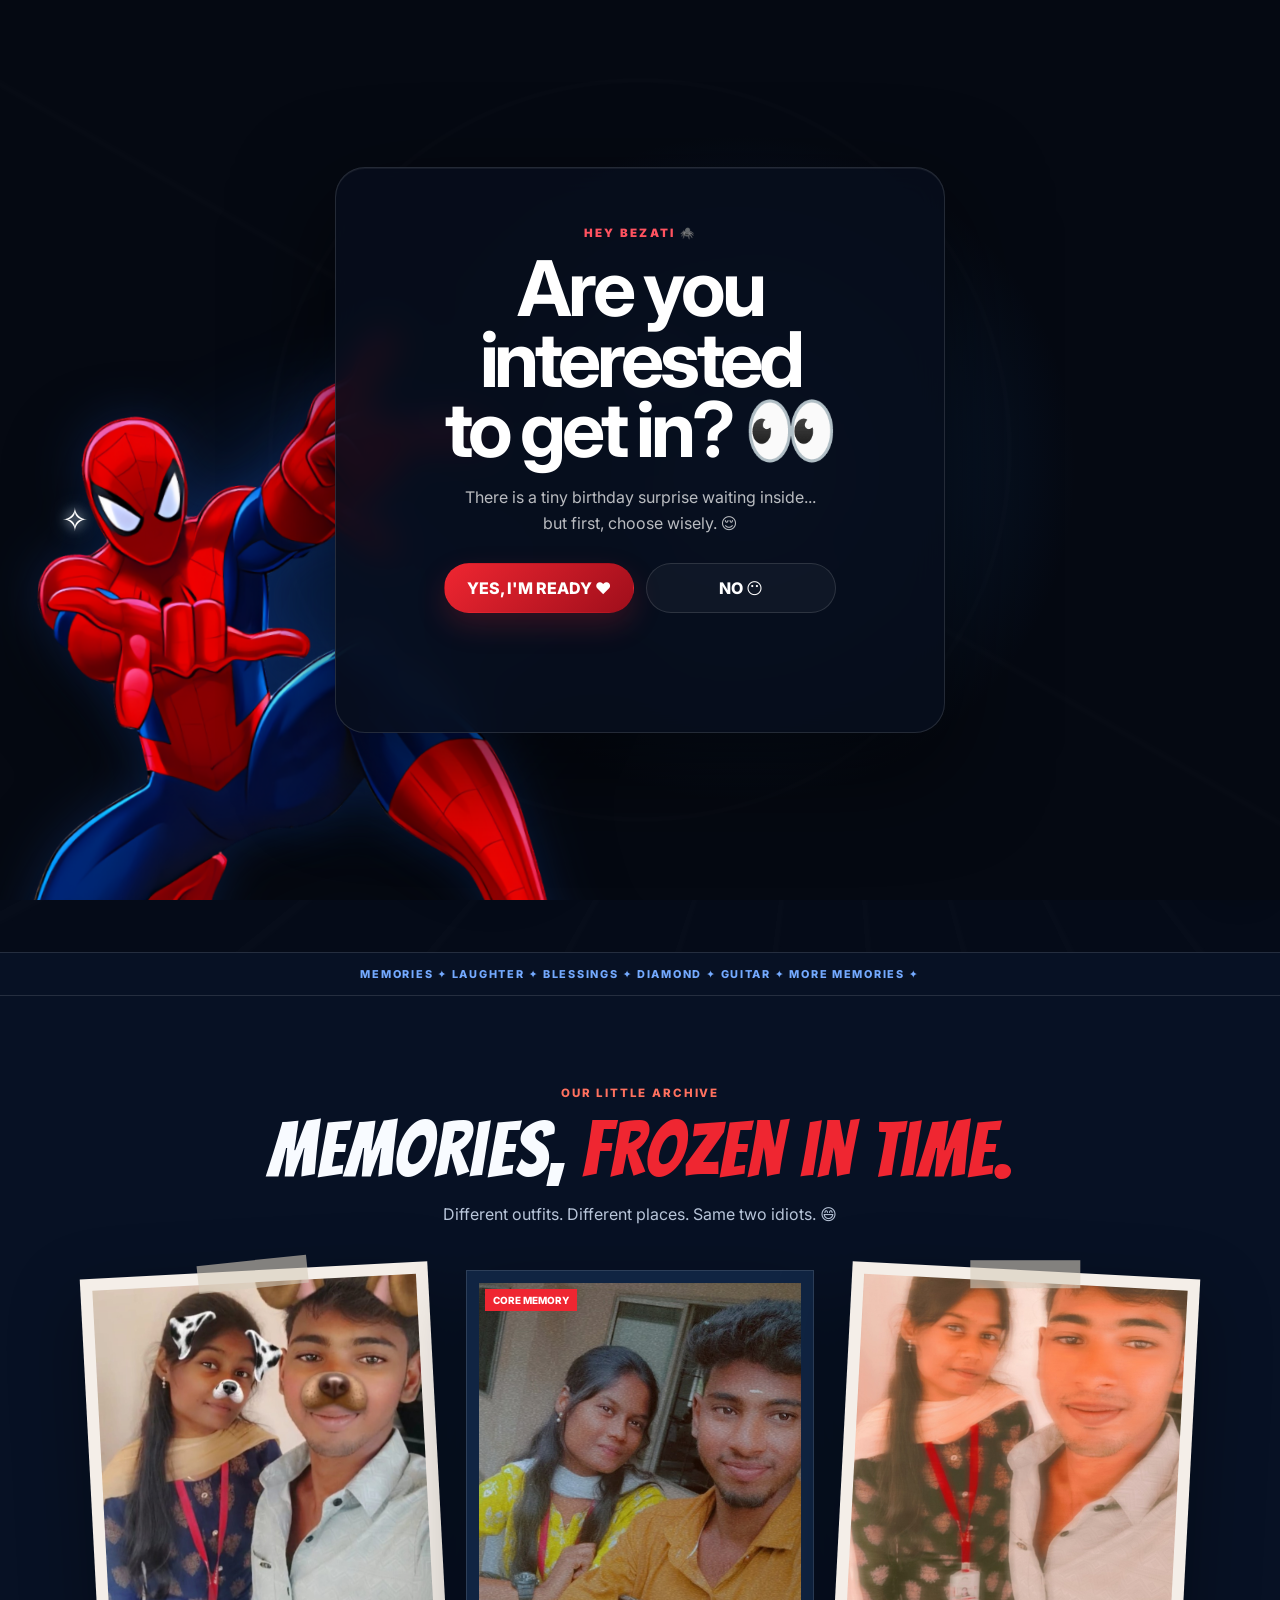
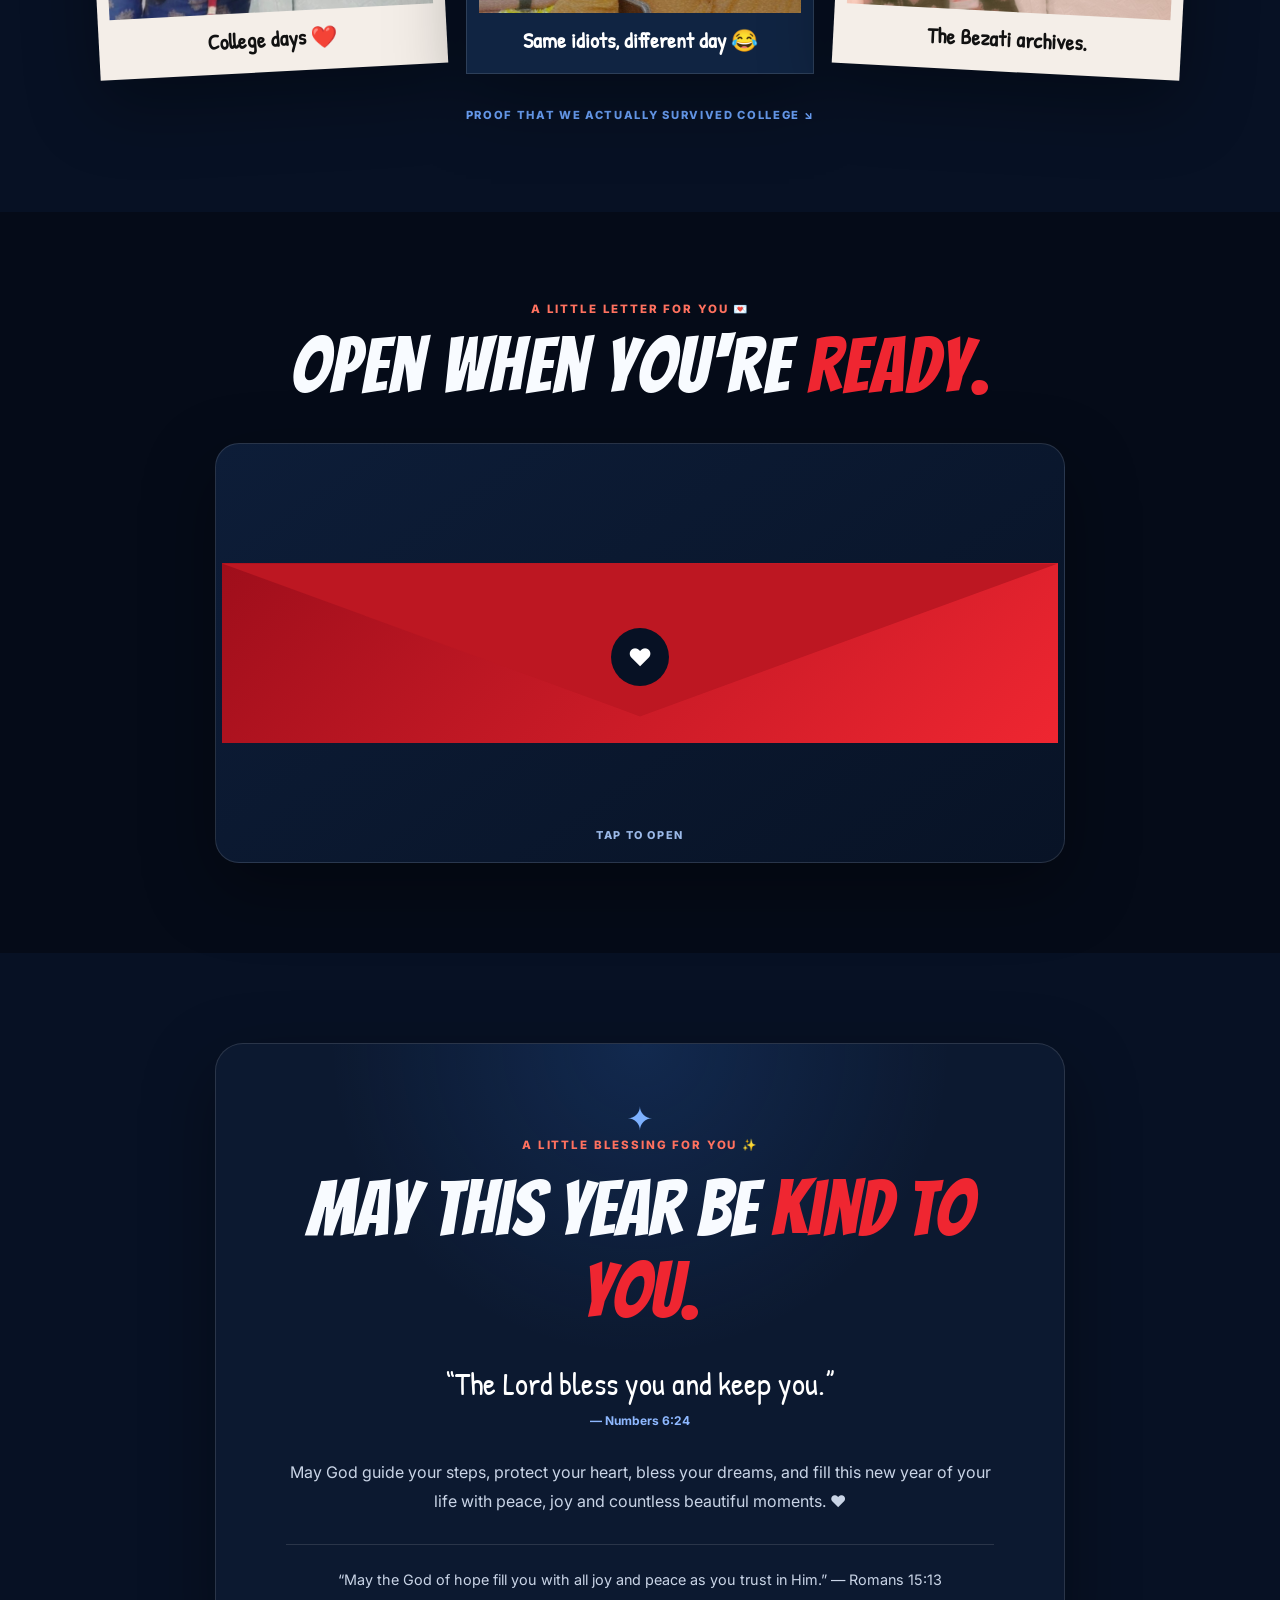
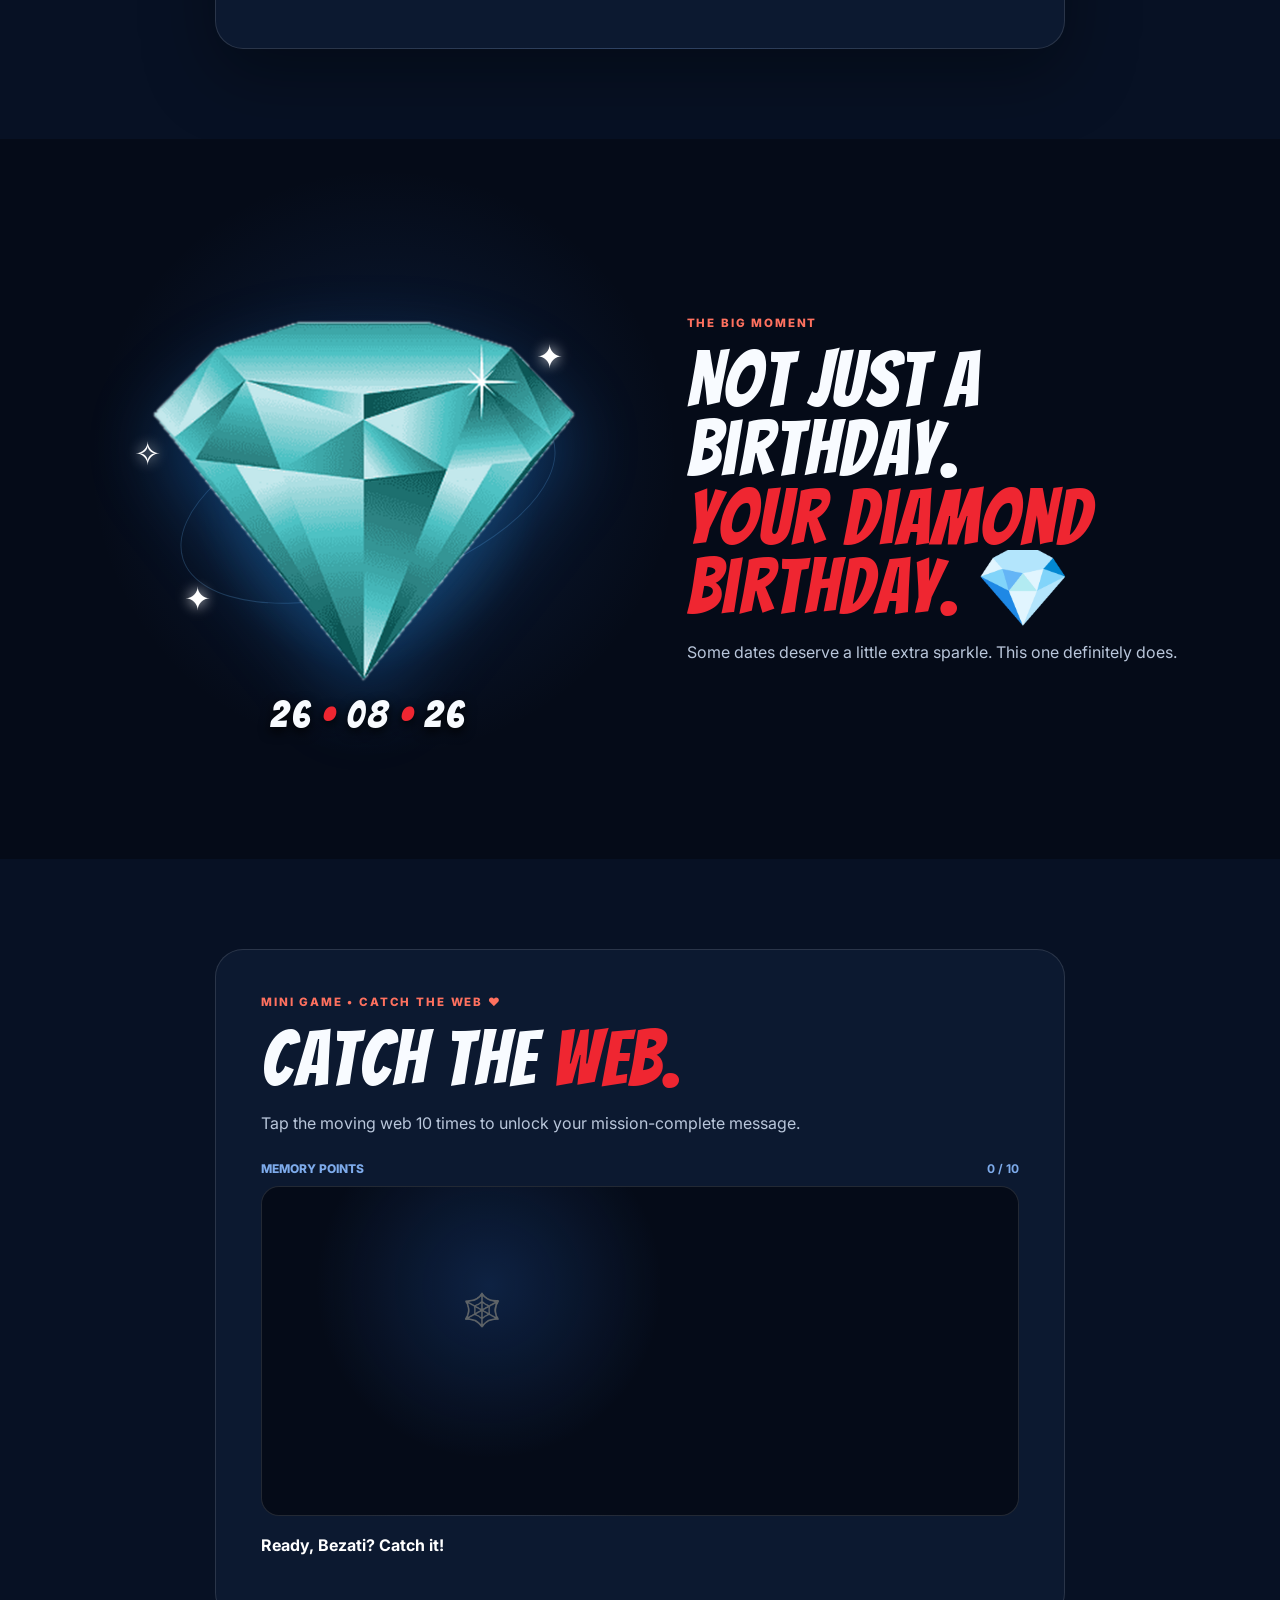
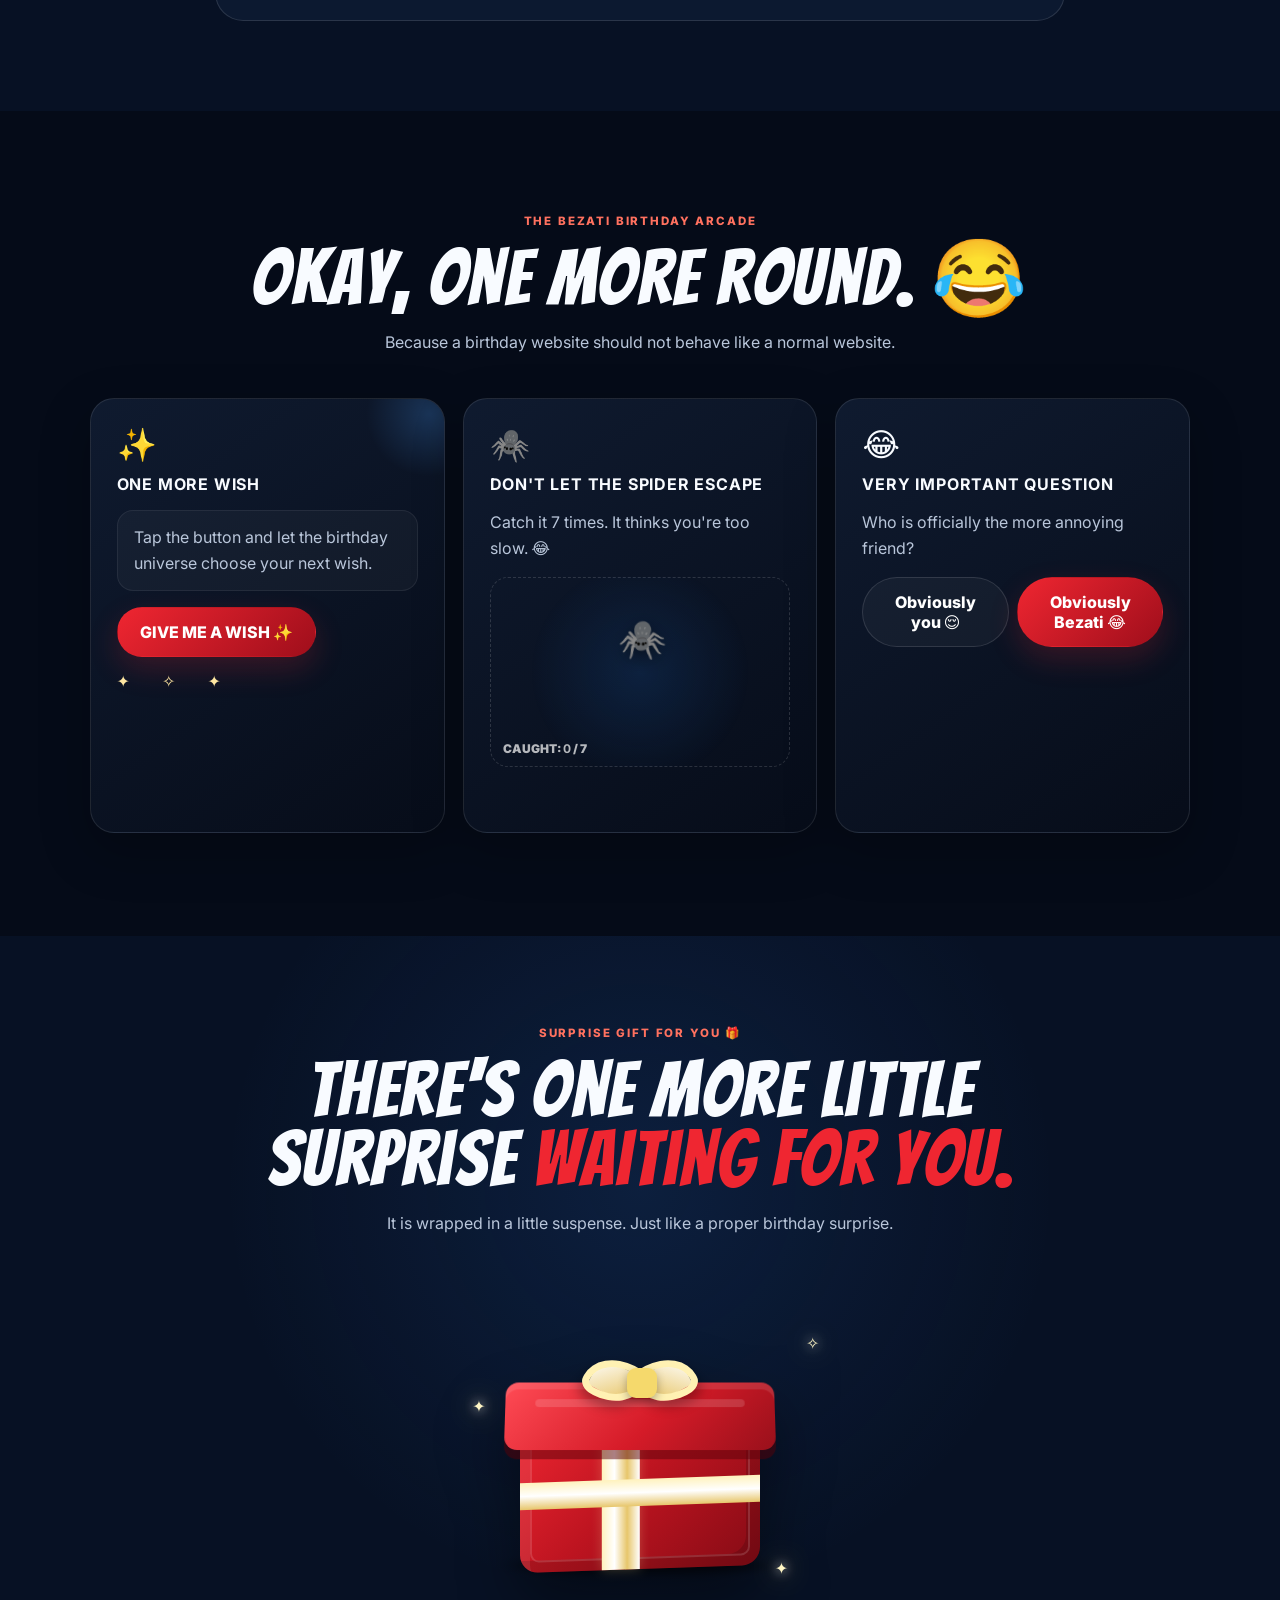
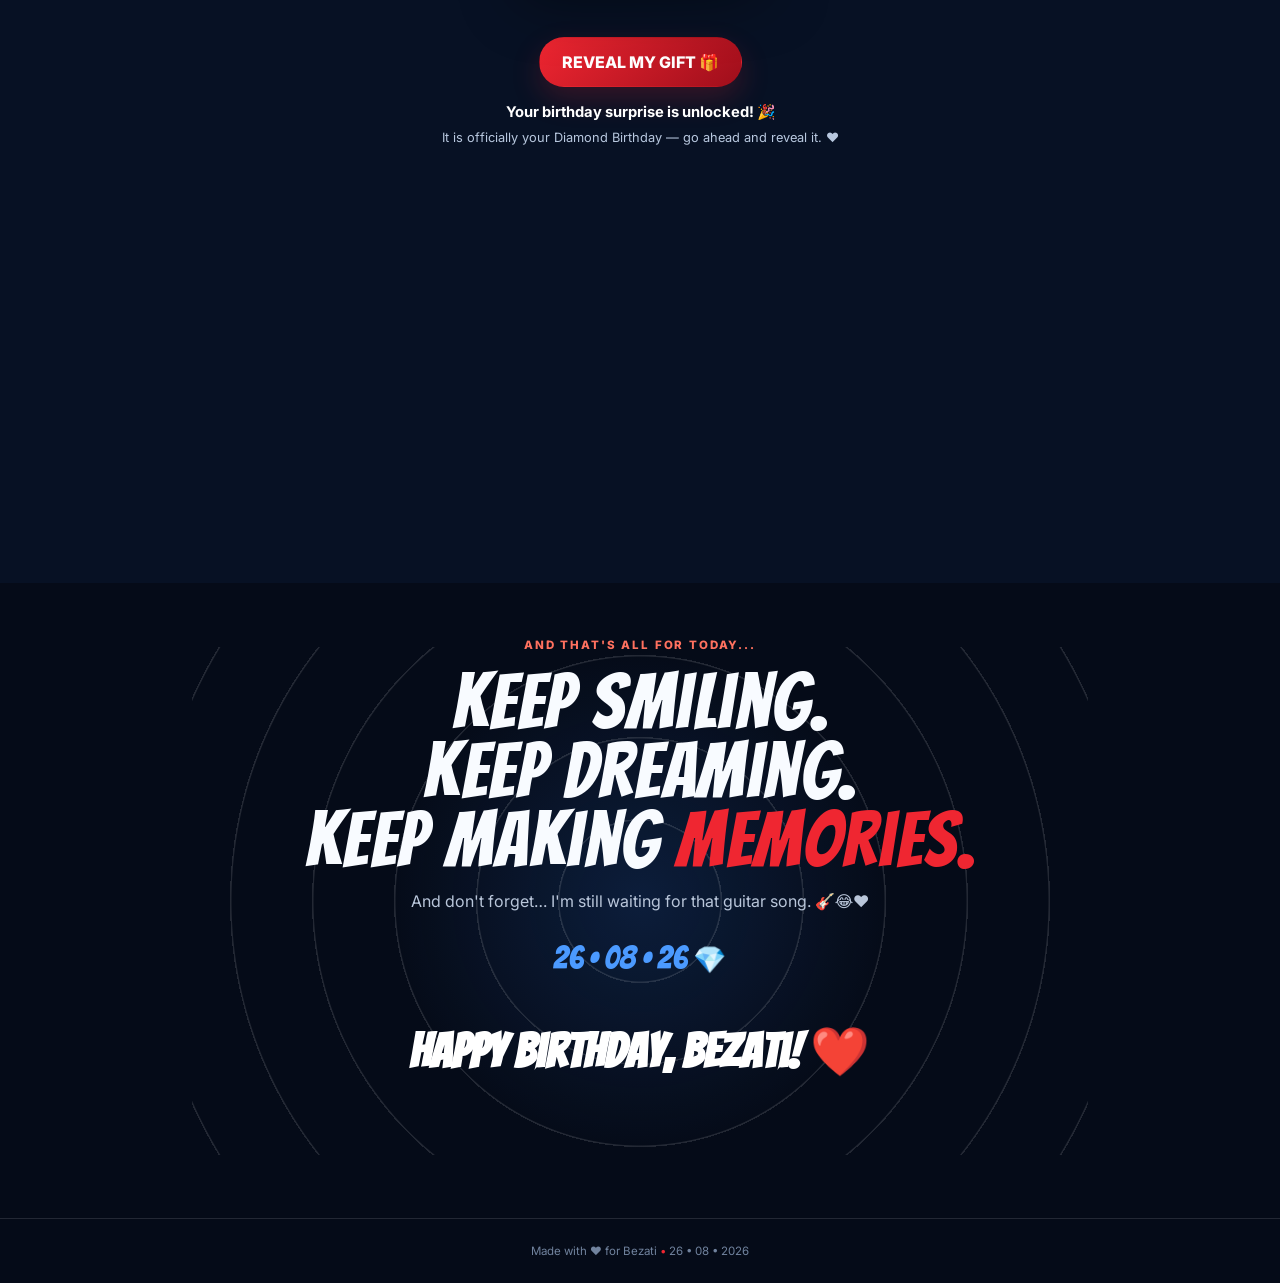
==== index.html @ 78f3775c "Add files via upload" ====
<!doctype html>
<html lang="en">
<head>
<meta charset="utf-8"><meta name="viewport" content="width=device-width,initial-scale=1,viewport-fit=cover">
<meta name="theme-color" content="#050b18"><meta name="description" content="A private Diamond Birthday surprise for Bezati — 26.08.26.">
<title>HBD Bezati❤️</title>
<link rel="preconnect" href="https://fonts.googleapis.com"><link rel="preconnect" href="https://fonts.gstatic.com" crossorigin>
<link href="https://fonts.googleapis.com/css2?family=Bangers&family=Inter:wght@400;500;600;700;800&family=Patrick+Hand&display=swap" rel="stylesheet">
<link rel="stylesheet" href="styles.css">
</head>
<body>
<!-- Global 3D Spider-Verse decoration -->
<div class="spider-verse-art" aria-hidden="true">
  <div class="spider-web-portal"></div>
  <div class="floating-spider-3d"><img src="assets/illustrations/spider-hd.png" alt=""></div>
  <div class="floating-spiderman-3d"><img src="assets/illustrations/spiderman-v6.png" alt=""></div>
</div>
<audio id="bgMusic" src="assets/audio/black_suit_theme.mp3" loop preload="auto"></audio>
<button class="music-toggle" id="musicToggle" type="button" aria-label="Mute birthday soundtrack" aria-pressed="false">♫</button>
<div class="site-web-decoration" aria-hidden="true"><span></span><i></i><b></b></div>

<section class="intro-gate" id="introGate" aria-label="Birthday surprise introduction">
  <div class="intro-webs" aria-hidden="true"></div>
  <div class="intro-spidey" aria-hidden="true">
    <div class="intro-spidey-glow"></div>
    <img src="assets/illustrations/spiderman-v6.png" alt="">
    <span class="intro-spark intro-spark-a">✦</span>
    <span class="intro-spark intro-spark-b">✧</span>
  </div>
  <div class="intro-card">
    <div class="intro-kicker">HEY BEZATI 🕷️</div>
    <h2>Are you interested<br>to get in? 👀</h2>
    <p>There is a tiny birthday surprise waiting inside...<br>but first, choose wisely. 😌</p>
    <div class="intro-actions">
      <button class="btn primary" id="introYes">YES, I'M READY ❤️</button>
      <button class="btn ghost" id="introNo">NO 😶</button>
    </div>
    <div class="intro-reaction" id="introReaction" aria-live="polite"></div>
    <div class="intro-progress" aria-hidden="true"><span></span></div>
  </div>
</section>

<header class="site-header">
  <a class="brand" href="#home"><span class="brand-spider">✦</span> BEZATI <span>•</span> 26.08.26</a>
  <nav class="desktop-nav"><a href="#home">HOME</a><a href="#memories">MEMORIES</a><a href="#letter">LETTER</a><a href="#blessing">BLESSING</a><a href="#diamond">DIAMOND</a><a href="#activities">ACTIVITIES</a><a href="#gift">GIFT</a></nav>
  <button class="menu-btn" id="menuBtn" aria-label="Open menu" aria-expanded="false">☰</button>
</header>
<div class="mobile-menu" id="mobileMenu"><a href="#home">HOME</a><a href="#memories">MEMORIES</a><a href="#letter">LETTER</a><a href="#blessing">BLESSING</a><a href="#diamond">DIAMOND</a><a href="#activities">ACTIVITIES</a><a href="#gift">GIFT</a></div>
<main>
<section class="hero" id="home">
  <div class="hero-web-bg" aria-hidden="true"></div>
  <div class="hero-composition">
    <div class="hero-spidey-3d" aria-hidden="true">
      <div class="spidey-glow"></div>
      <img class="spidey-main" src="assets/illustrations/spiderman-v6.png" alt="">
      <span class="spidey-spark spidey-spark-a">✦</span>
      <span class="spidey-spark spidey-spark-b">✧</span>
    </div>
    <div class="hero-copy hero-copy-right">
      <div class="eyebrow">A TINY INTERNET CORNER, MADE JUST FOR YOU</div>
      <h1>Happy Birthday,<br><span>Bezati.</span> <em>♥</em></h1>
      <div class="date-lockup"><b>26</b><i>•</i><b>08</b><i>•</i><b>26</b></div>
      <div class="diamond-label">YOUR DIAMOND BIRTHDAY <span>✦</span></div>
      <p>Today isn't just another birthday. It's <strong>26 • 08 • 26</strong> — your Diamond Birthday. So this little corner of the internet is dedicated to one very special college friend. ✨</p>
      <div class="hero-actions"><a class="btn primary" href="#memories">START THE SURPRISE <span>→</span></a><button class="btn ghost" id="heroWish">ONE MORE WISH ✨</button></div>
    </div>
  </div>
</section>
<section class="ticker"><span>MEMORIES ✦ LAUGHTER ✦ BLESSINGS ✦ DIAMOND ✦ GUITAR ✦ MORE MEMORIES ✦</span></section>
<section class="section memories" id="memories">
  <div class="section-head"><div class="eyebrow">OUR LITTLE ARCHIVE</div><h2>Memories, <span>frozen in time.</span></h2><p>Different outfits. Different places. Same two idiots. 😄</p></div>
  <div class="memory-grid">
    <button class="memory-card tilt-left" data-index="0"><span class="tape"></span><img src="assets/photos/memory-01.jpg" alt="College memory together"><b>College days ❤️</b></button>
    <button class="memory-card comic" data-index="1"><span class="panel-tag">CORE MEMORY</span><img src="assets/photos/memory-02.jpg" alt="College memory together outdoors"><b>Same idiots, different day 😂</b></button>
    <button class="memory-card tilt-right" data-index="2"><span class="tape"></span><img src="assets/photos/memory-03.jpg" alt="College memory together"><b>The Bezati archives.</b></button>
  </div>
  <div class="archive-note">PROOF THAT WE ACTUALLY SURVIVED COLLEGE ↘</div>
</section>
<section class="section letter-section" id="letter">
  <div class="section-head"><div class="eyebrow">A LITTLE LETTER FOR YOU 💌</div><h2>Open when you're <span>ready.</span></h2></div>
  <button class="letter-card sealed" id="letterCard" aria-expanded="false">
    <div class="envelope"><div class="flap"></div><div class="seal">♥</div></div>
    <div class="letter-paper"><div class="paper-title">Dear Bezati,</div><p>Happy Birthdayyyyyyyyy! ❤️</p><p>From random college moments to all the stupid conversations and memories we've collected, I'm really glad life gave me a friend like you.</p><p>You deserve a year filled with happiness, peace, good people, good memories and lots of reasons to smile.</p><p>Stay the same crazy Bezati we know. 😂❤️</p><p class="signature">Happy Diamond Birthday! ✨</p></div>
    <span class="open-label">TAP TO OPEN</span>
  </button>
</section>
<section class="section blessing" id="blessing">
  <div class="blessing-card"><div class="faith-mark">✦</div><div class="eyebrow">A LITTLE BLESSING FOR YOU ✨</div><h2>May this year be <span>kind to you.</span></h2><blockquote>“The Lord bless you and keep you.”<cite>— Numbers 6:24</cite></blockquote><p>May God guide your steps, protect your heart, bless your dreams, and fill this new year of your life with peace, joy and countless beautiful moments. ❤️</p><div class="verse-small">“May the God of hope fill you with all joy and peace as you trust in Him.” — Romans 15:13</div></div>
</section>
<section class="section diamond-section" id="diamond">
  <div class="diamond-visual">
    <div class="diamond-aura"></div><div class="diamond-orbit"></div>
    <div class="diamond-sparkle s1">✦</div><div class="diamond-sparkle s2">✦</div><div class="diamond-sparkle s3">✧</div>
    <img class="diamond-image" src="assets/illustrations/diamond-transparent.png" alt="Blue faceted diamond">
    <div class="diamond-glint"></div>
    <div class="diamond-date">26 <b>•</b> 08 <b>•</b> 26</div>
  </div>
  <div class="diamond-copy"><div class="eyebrow">THE BIG MOMENT</div><h2>Not just a birthday.<br><span>Your Diamond Birthday.</span> 💎</h2><p>Some dates deserve a little extra sparkle. This one definitely does.</p></div>
</section>
<section class="section game-section" id="game">
  <div class="game-card"><div class="eyebrow">MINI GAME • CATCH THE WEB ❤️</div><h2>Catch the <span>web.</span></h2><p>Tap the moving web 10 times to unlock your mission-complete message.</p><div class="score-row"><span>MEMORY POINTS</span><strong id="score">0 / 10</strong></div><div class="game-arena" id="gameArena"><button class="game-target" id="gameTarget">🕸️</button></div><p class="game-message" id="gameMessage">Ready, Bezati? Catch it!</p></div>
</section>

<section class="section activity-section" id="activities">
  <div class="section-head">
    <div class="eyebrow">THE BEZATI BIRTHDAY ARCADE</div>
    <h2>Okay, one more round. 😂</h2>
    <p>Because a birthday website should not behave like a normal website.</p>
  </div>
  <div class="activity-grid">
    <article class="activity-card wish-card">
      <div class="activity-icon">✨</div>
      <h3>ONE MORE WISH</h3>
      <p class="activity-copy" id="wishCardText">Tap the button and let the birthday universe choose your next wish.</p>
      <button class="btn primary" id="wishCardBtn">GIVE ME A WISH ✨</button>
      <div class="wish-stars" aria-hidden="true"></div>
    </article>
    <article class="activity-card tap-card">
      <div class="activity-icon">🕷️</div>
      <h3>DON'T LET THE SPIDER ESCAPE</h3>
      <p>Catch it 7 times. It thinks you're too slow. 😂</p>
      <div class="spider-game" id="spiderGame">
        <button class="game-spider" id="gameSpider" aria-label="Catch the spider">🕷️</button>
        <div class="game-score">CAUGHT: <strong id="gameScore">0</strong> / 7</div>
      </div>
      <div class="game-result" id="gameResult" aria-live="polite"></div>
    </article>
    <article class="activity-card choice-card">
      <div class="activity-icon">😂</div>
      <h3>VERY IMPORTANT QUESTION</h3>
      <p>Who is officially the more annoying friend?</p>
      <div class="choice-buttons">
        <button class="btn ghost" data-choice="me">Obviously you 😌</button>
        <button class="btn primary" data-choice="bezati">Obviously Bezati 😂</button>
      </div>
      <div class="choice-result" id="choiceResult" aria-live="polite"></div>
    </article>
  </div>
</section>

<section class="section gift-section" id="gift">
  <div class="gift-copy"><div class="eyebrow">SURPRISE GIFT FOR YOU 🎁</div><h2>There's one more little surprise <span>waiting for you.</span></h2><p>It is wrapped in a little suspense. Just like a proper birthday surprise.</p></div>
  <div class="gift-stage" id="giftStage">
    <div class="gift-box-art" id="giftBox" aria-hidden="true">
      <div class="gift-shadow"></div>
      <div class="gift-lid-art"><span></span></div>
      <div class="gift-body-art"><span class="ribbon-v"></span><span class="ribbon-h"></span></div>
      <div class="gift-bow"><i></i><i></i><b></b></div>
      <div class="gift-sparkles"><i>✦</i><i>✧</i><i>✦</i></div>
    </div>
    <div class="gift-gallery">
      <figure><img src="assets/gift/guitar-01.jpg" alt="Black acoustic guitar, first view"></figure>
      <figure><img src="assets/gift/guitar-02.jpg" alt="Black acoustic guitar, second view"></figure>
    </div>
    <div class="music-notes">♪　♫　♩</div>
  </div>
  <button class="btn primary gift-button" id="giftReveal" disabled aria-disabled="true">🔒 LOCKED • OPENS AT 12:00 AM</button>
  <div class="gift-lock-status" id="giftLockStatus" role="status" aria-live="polite">
    <strong>Your birthday surprise is locked.</strong>
    <span>It unlocks on <b>26 August 2026 at 12:00 AM (IST)</b>.</span>
    <small id="giftCountdown">Counting down to your birthday…</small>
  </div>
  <div class="gift-message" id="giftMessage"><h3>For my Bezatiiiiiiiii ❤️😚</h3><p>This is the small gift for u my Bezatiiiiiiiii ❤️😚<br>I believe you’ll practice this and make a song for me. 🎸<br>I’m waiting to hear this from youuuuu! ❤️<br>So practice well, okay? 😂<br>This little guitar comes with one request —<br>one day, you have to play a song for me. 🎶❤️</p><div class="sound-wave"><i></i><i></i><i></i><i></i><i></i><i></i></div></div>
</section>
<section class="final-section"><div class="final-web"></div><div class="final-copy"><div class="eyebrow">AND THAT'S ALL FOR TODAY...</div><h2>Keep smiling.<br>Keep dreaming.<br>Keep making <span>memories.</span></h2><p>And don't forget… I'm still waiting for that guitar song. 🎸😂❤️</p><div class="final-date">26 • 08 • 26 <small>💎</small></div><h3>Happy Birthday, Bezati! ❤️</h3></div></section>
</main>
<footer>Made with ❤️ for Bezati <span>•</span> 26 • 08 • 2026</footer>
<div class="toast" id="toast"></div>
<div class="lightbox" id="lightbox"><button id="lbClose" class="lb-close">×</button><button id="lbPrev" class="lb-prev">‹</button><figure><img id="lbImage" alt=""><figcaption id="lbCaption"></figcaption></figure><button id="lbNext" class="lb-next">›</button></div>
<script src="script.js"></script>
</body></html>
---- styles.css ----
:root{--red:#ef2631;--deep-red:#9f0e1b;--blue:#2d72d9;--navy:#050b18;--panel:#0c1930;--panel2:#102442;--white:#f8fbff;--muted:#b9c6da;--line:rgba(255,255,255,.12);--shadow:0 25px 70px rgba(0,0,0,.35)}
*{box-sizing:border-box}html{scroll-behavior:smooth}body{margin:0;background:var(--navy);color:var(--white);font-family:Inter,system-ui,sans-serif;overflow-x:hidden}body:before{content:"";position:fixed;inset:0;pointer-events:none;opacity:.06;background-image:radial-gradient(#fff 1px,transparent 1px);background-size:24px 24px;z-index:-1}a{text-decoration:none;color:inherit}button{font:inherit}.site-header{height:74px;position:sticky;top:0;z-index:50;display:flex;align-items:center;justify-content:space-between;padding:0 clamp(18px,4vw,70px);background:rgba(5,11,24,.86);backdrop-filter:blur(16px);border-bottom:1px solid var(--line)}.brand{font-weight:800;letter-spacing:.05em;font-size:.9rem}.brand-spider{color:var(--red);margin-right:7px}.desktop-nav{display:flex;gap:clamp(14px,2.3vw,34px);font-size:.72rem;font-weight:800;letter-spacing:.08em}.desktop-nav a:hover{color:#72aaff}.menu-btn{display:none;border:0;background:none;color:white;font-size:1.5rem}.mobile-menu{display:none}
.hero{min-height:calc(100vh - 74px);position:relative;display:grid;place-items:center;padding:80px clamp(22px,7vw,110px);background:radial-gradient(circle at 12% 45%,rgba(45,114,217,.2),transparent 25%),radial-gradient(circle at 80% 30%,rgba(239,38,49,.16),transparent 30%)}.hero-copy{width:min(720px,100%);margin-left:auto;position:relative;z-index:3}.eyebrow{font-size:.72rem;letter-spacing:.16em;font-weight:800;color:#ff715f;margin-bottom:16px}.hero h1{font-family:Bangers,cursive;font-size:clamp(4.5rem,9vw,9rem);line-height:.82;margin:0 0 22px;letter-spacing:.01em;text-shadow:0 5px 20px rgba(0,0,0,.45)}.hero h1 span{color:#ff4b3f}.hero h1 em{font-family:Inter;font-style:normal;font-size:.38em;color:#fff}.date-lockup{display:flex;gap:10px;align-items:center;font-family:Bangers;font-size:clamp(1.8rem,3.5vw,3rem);color:#49a0ff}.date-lockup i{font-style:normal;color:var(--red)}.diamond-label{font-size:.74rem;font-weight:800;letter-spacing:.18em;color:#ff6b61;margin:8px 0 18px}.hero-copy>p{max-width:650px;color:var(--muted);line-height:1.8}.hero-copy>p strong{color:#fff}.hero-actions{display:flex;gap:12px;flex-wrap:wrap;margin-top:28px}.btn{border-radius:999px;padding:14px 22px;font-weight:800;border:1px solid transparent;cursor:pointer;transition:.25s}.primary{background:linear-gradient(135deg,var(--red),var(--deep-red));color:#fff;box-shadow:0 12px 30px rgba(239,38,49,.2)}.ghost{background:rgba(255,255,255,.04);border-color:var(--line);color:#fff}.btn:hover{transform:translateY(-2px)}
.hero-web-bg{position:absolute;inset:0;opacity:.18;background:radial-gradient(circle at 65% 45%,transparent 0 120px,rgba(255,255,255,.18) 121px 122px,transparent 123px),repeating-conic-gradient(from 0deg at 65% 45%,transparent 0 10deg,rgba(255,255,255,.07) 10.5deg 11deg)}.hero-spider{position:absolute;left:clamp(30px,11vw,180px);top:clamp(90px,20vh,180px);width:190px;height:250px;z-index:4;animation:swing 4.8s ease-in-out infinite;transform-origin:50% 0}.web-rope{position:absolute;left:50%;top:-40px;height:135px;width:3px;background:repeating-linear-gradient(#dbeaff 0 7px,transparent 7px 12px);transform:translateX(-50%);opacity:.85}.spider-body{position:absolute;left:50%;top:90px;transform:translateX(-50%);width:82px;height:106px;border-radius:48% 48% 42% 42%;background:linear-gradient(145deg,#ff4a40 0 54%,#9f0e1b 55%);border:4px solid #02050c;box-shadow:0 18px 35px #0008}.spider-body:after{content:"✦";position:absolute;left:50%;top:42px;transform:translateX(-50%);color:#0b1e43;font-size:25px}.eye{position:absolute;top:16px;width:21px;height:32px;background:#fff;border:3px solid #111;transform:skew(-10deg);z-index:2}.eye-l{left:15px}.eye-r{right:15px}.leg{position:absolute;width:78px;height:13px;background:#e52a34;border:4px solid #080b12;border-radius:20px}.leg.a{left:3px;top:105px;transform:rotate(22deg)}.leg.b{left:0;top:135px;transform:rotate(5deg)}.leg.c{left:5px;top:164px;transform:rotate(-24deg)}.leg.d{left:20px;top:188px;transform:rotate(-43deg)}.leg.e{right:3px;top:105px;transform:rotate(-22deg);transform-origin:0 50%}.leg.f{right:0;top:135px;transform:rotate(-5deg);transform-origin:0 50%}.leg.g{right:5px;top:164px;transform:rotate(24deg);transform-origin:0 50%}.leg.h{right:20px;top:188px;transform:rotate(43deg);transform-origin:0 50%}@keyframes swing{0%,100%{transform:rotate(7deg)}50%{transform:rotate(-7deg) translateY(9px)}}
.ticker{height:44px;display:grid;place-items:center;overflow:hidden;border-block:1px solid var(--line);background:#071124;color:#74aaff;font-size:.68rem;font-weight:800;letter-spacing:.16em}.ticker span{white-space:nowrap;animation:marquee 22s linear infinite}@keyframes marquee{to{transform:translateX(-35%)}}
.section{padding:90px clamp(22px,7vw,110px)}.section-head{text-align:center;max-width:800px;margin:0 auto 42px}.section-head h2,.diamond-copy h2,.gift-copy h2,.game-card h2,.final-copy h2{font-family:Bangers;font-weight:400;letter-spacing:.02em;font-size:clamp(3rem,6vw,6rem);line-height:.9;margin:0}.section-head h2 span,.diamond-copy h2 span,.gift-copy h2 span,.game-card h2 span,.final-copy h2 span{color:var(--red)}.section-head p,.gift-copy p,.game-card>p,.diamond-copy p{color:var(--muted);line-height:1.7}.memories{background:#071124}.memory-grid{width:min(1100px,100%);margin:auto;display:grid;grid-template-columns:repeat(3,1fr);gap:28px;align-items:start}.memory-card{position:relative;border:0;background:#f4eee8;color:#111;padding:12px 12px 18px;cursor:pointer;box-shadow:var(--shadow);transition:.3s}.memory-card:hover{transform:translateY(-8px) rotate(0)}.memory-card img{display:block;width:100%;height:330px;object-fit:cover}.memory-card b{display:block;font-family:"Patrick Hand",cursive;font-size:1.35rem;margin-top:12px}.tilt-left{transform:rotate(-3deg)}.tilt-right{transform:rotate(3deg)}.comic{background:#102442;color:#fff;border:1px solid var(--line)}.panel-tag{position:absolute;top:18px;left:18px;background:var(--red);color:#fff;padding:5px 8px;font-size:.62rem;font-weight:800;z-index:2}.tape{position:absolute;top:-10px;left:34%;width:110px;height:28px;background:#d7cdbd99;transform:rotate(-3deg);z-index:3}.archive-note{text-align:center;margin-top:34px;color:#6ea6ff;font-size:.7rem;font-weight:800;letter-spacing:.15em}
.letter-section{background:#050b18}.letter-card{display:block;width:min(850px,100%);min-height:420px;margin:auto;position:relative;border:1px solid var(--line);border-radius:24px;background:linear-gradient(145deg,#0d1d38,#081326);cursor:pointer;overflow:hidden;box-shadow:var(--shadow)}.envelope{height:180px;background:linear-gradient(135deg,#9f0e1b,#ef2631);position:relative;transition:.8s}.flap{position:absolute;inset:0;background:#bd1722;clip-path:polygon(0 0,100% 0,50% 85%)}.seal{position:absolute;left:50%;top:52%;transform:translate(-50%,-50%);width:58px;height:58px;border-radius:50%;background:#071124;color:#fff;display:grid;place-items:center;font-size:1.5rem;z-index:3}.letter-paper{position:absolute;left:7%;right:7%;top:40px;bottom:20px;padding:38px 45px;background:#fffaf1;color:#172033;text-align:left;border-radius:8px;transform:translateY(300px);transition:.9s cubic-bezier(.2,.8,.2,1);box-shadow:0 20px 50px #0008;opacity:0}.letter-paper p{line-height:1.65;font-size:1rem;margin:9px 0;color:#172033}.paper-title{font-family:"Patrick Hand";font-size:2rem;color:#9f0e1b}.signature{font-family:"Patrick Hand";font-size:1.5rem!important;color:#9f0e1b!important}.open-label{position:absolute;bottom:20px;left:50%;transform:translateX(-50%);font-size:.68rem;font-weight:800;letter-spacing:.15em;color:#9bb9e8}.letter-card.open .envelope{transform:translateY(-110px);opacity:.15}.letter-card.open .letter-paper{transform:translateY(0);opacity:1}.letter-card.open .open-label{opacity:0}
.blessing{background:#071124}.blessing-card{width:min(850px,100%);margin:auto;padding:55px clamp(24px,6vw,70px);text-align:center;border:1px solid var(--line);border-radius:28px;background:radial-gradient(circle at 50% 0,rgba(45,114,217,.18),transparent 42%),#0c1930;box-shadow:var(--shadow)}.faith-mark{font-size:2rem;color:#7db1ff}.blessing-card h2{font-family:Bangers;font-size:clamp(3rem,6vw,5rem);font-weight:400;margin:8px 0}.blessing-card h2 span{color:var(--red)}blockquote{margin:30px auto;font-family:"Patrick Hand";font-size:2rem;color:#fff}cite{display:block;font:700 .75rem Inter;color:#8eb8ff;margin-top:8px}.blessing-card>p,.verse-small{color:#c9d4e6;line-height:1.8}.verse-small{border-top:1px solid var(--line);margin-top:28px;padding-top:22px;font-size:.9rem}
.diamond-section{display:grid;grid-template-columns:1.05fr .95fr;align-items:center;gap:40px;background:radial-gradient(circle at 30% 45%,rgba(45,114,217,.18),transparent 30%),#050b18}.diamond-visual{position:relative;min-height:540px;display:grid;place-items:center}.diamond-aura{position:absolute;width:390px;height:390px;border-radius:50%;background:radial-gradient(circle,rgba(67,186,255,.28),transparent 62%);filter:blur(12px);animation:pulse 3.5s ease-in-out infinite}.diamond-orbit{position:absolute;width:390px;height:180px;border:1px solid rgba(115,190,255,.22);border-radius:50%;transform:rotate(-18deg);animation:orbit 8s linear infinite}.diamond-image{position:relative;width:min(500px,92%);z-index:2;filter:drop-shadow(0 30px 35px rgba(25,120,210,.35));animation:diamondFloat 4s ease-in-out infinite}.diamond-glint{position:absolute;z-index:4;width:110%;height:45%;background:linear-gradient(110deg,transparent 35%,rgba(255,255,255,.85) 49%,transparent 57%);transform:rotate(-8deg) translateX(-120%);mix-blend-mode:screen;animation:glint 4s ease-in-out infinite;pointer-events:none}.diamond-sparkle{position:absolute;color:#fff;z-index:5;text-shadow:0 0 14px #fff;font-size:2rem;animation:sparkle 2.4s ease-in-out infinite}.s1{top:20%;right:15%}.s2{bottom:28%;left:17%;animation-delay:.7s}.s3{top:38%;left:8%;animation-delay:1.3s}.diamond-date{position:absolute;bottom:34px;z-index:6;font-family:Bangers;font-size:2.4rem;letter-spacing:.08em;text-shadow:0 4px 12px #000}.diamond-date b{color:var(--red)}@keyframes diamondFloat{50%{transform:translateY(-12px) rotateY(5deg) scale(1.02)}}@keyframes glint{0%,35%{transform:rotate(-8deg) translateX(-130%)}75%,100%{transform:rotate(-8deg) translateX(130%)}}@keyframes pulse{50%{transform:scale(1.08);opacity:.75}}@keyframes orbit{to{transform:rotate(342deg)}}@keyframes sparkle{50%{transform:scale(1.35) rotate(18deg);opacity:.65}}
.game-section{background:#071124}.game-card{width:min(850px,100%);margin:auto;padding:45px;border-radius:28px;border:1px solid var(--line);background:#0c1930}.score-row{display:flex;justify-content:space-between;color:#7eabeb;font-size:.75rem;font-weight:800;margin:24px 0 10px}.game-arena{height:330px;border-radius:18px;background:radial-gradient(circle at 30% 30%,rgba(45,114,217,.22),transparent 30%),#050b18;border:1px solid var(--line);position:relative;overflow:hidden}.game-target{position:absolute;border:0;background:none;font-size:2rem;cursor:pointer;transition:.15s}.game-message{color:#fff!important;font-weight:700}.gift-section{background:radial-gradient(circle at 50% 20%,rgba(45,114,217,.14),transparent 35%),#071124;text-align:center}.gift-copy{max-width:850px;margin:0 auto 35px}.gift-stage{width:min(1100px,100%);min-height:420px;margin:auto;position:relative;display:grid;place-items:center}.gift-box{width:190px;height:150px;position:relative;transition:.8s}.box-body{position:absolute;left:0;right:0;bottom:0;height:120px;background:linear-gradient(135deg,#9f0e1b,#ef2631);border-radius:0 0 14px 14px}.lid{position:absolute;left:-10px;right:-10px;top:8px;height:45px;background:#ef2631;border-radius:10px;z-index:2}.ribbon-v{position:absolute;z-index:3;top:0;bottom:0;left:50%;width:26px;transform:translateX(-50%);background:#f5d9b0}.ribbon-h{position:absolute;z-index:4;left:0;right:0;top:60px;height:22px;background:#f5d9b0}.gift-gallery{position:absolute;inset:0;display:grid;grid-template-columns:1fr 1fr;gap:28px;align-items:center;opacity:0;transform:scale(.78);transition:1s cubic-bezier(.2,.8,.2,1);pointer-events:none}.gift-gallery figure{margin:0;background:#fff;border-radius:18px;padding:16px;box-shadow:var(--shadow);overflow:hidden}.gift-gallery img{display:block;width:100%;height:auto;aspect-ratio:auto;object-fit:contain;max-height:430px}.gift-stage.revealed .gift-box{transform:scale(.5) translateY(40px);opacity:0}.gift-stage.revealed .gift-gallery{opacity:1;transform:scale(1);pointer-events:auto}.music-notes{position:absolute;top:50%;left:50%;transform:translate(-50%,-50%);opacity:0;font-size:2rem;color:#ff5c51}.gift-stage.revealed .music-notes{opacity:1;animation:notes 2s ease-out forwards}@keyframes notes{to{transform:translate(170px,-170px) rotate(12deg);opacity:0}}.gift-button{margin-top:5px}.gift-button:disabled{opacity:.65}.gift-message{width:min(900px,100%);margin:32px auto 0;padding:32px;border:1px solid var(--line);border-radius:24px;background:#0c1930;opacity:0;transform:translateY(20px);transition:.7s}.gift-message.show{opacity:1;transform:none}.gift-message h3{font-family:"Patrick Hand";font-size:2rem;color:#ff5c51;margin:0 0 10px}.gift-message p{line-height:1.8;color:#d8e0ee}.sound-wave{height:28px;display:flex;gap:5px;justify-content:center;align-items:center}.sound-wave i{display:block;width:4px;height:8px;background:#4b99ff;border-radius:4px;animation:wave .8s ease-in-out infinite}.sound-wave i:nth-child(2){animation-delay:.1s}.sound-wave i:nth-child(3){animation-delay:.2s}.sound-wave i:nth-child(4){animation-delay:.3s}.sound-wave i:nth-child(5){animation-delay:.2s}.sound-wave i:nth-child(6){animation-delay:.1s}@keyframes wave{50%{height:25px}}
.final-section{min-height:650px;display:grid;place-items:center;text-align:center;position:relative;padding:90px 22px;background:radial-gradient(circle,rgba(45,114,217,.18),transparent 35%),#050b18}.final-copy{position:relative;z-index:2}.final-copy h3{font-family:Bangers;font-size:3rem;color:#fff}.final-copy p{color:var(--muted)}.final-date{font-family:Bangers;font-size:2rem;color:#4b9aff;margin-top:30px}.final-date small{color:#fff}.final-web{position:absolute;inset:10% 15%;opacity:.12;background:repeating-radial-gradient(circle at 50% 50%,transparent 0 80px,#fff 81px 82px)}footer{text-align:center;padding:25px;color:#71839e;font-size:.72rem;border-top:1px solid var(--line)}footer span{color:var(--red)}.toast{position:fixed;left:50%;bottom:28px;transform:translate(-50%,20px);background:#fff;color:#071124;padding:12px 18px;border-radius:999px;font-weight:800;font-size:.8rem;opacity:0;pointer-events:none;transition:.3s;z-index:100}.toast.show{opacity:1;transform:translate(-50%,0)}.lightbox{position:fixed;inset:0;background:rgba(0,0,0,.92);z-index:100;display:none;align-items:center;justify-content:center;padding:30px}.lightbox.open{display:flex}.lightbox figure{max-width:min(1000px,90vw);max-height:90vh;margin:0;text-align:center}.lightbox img{max-width:100%;max-height:78vh;object-fit:contain}.lightbox figcaption{color:#fff;margin-top:12px}.lb-close,.lb-prev,.lb-next{position:absolute;border:0;background:none;color:#fff;font-size:3rem;cursor:pointer}.lb-close{right:25px;top:15px}.lb-prev{left:20px}.lb-next{right:20px}
@media(max-width:900px){.desktop-nav{display:none}.menu-btn{display:block}.mobile-menu{position:fixed;top:74px;left:0;right:0;z-index:49;background:#071124;border-bottom:1px solid var(--line);padding:18px;display:none;grid-template-columns:repeat(2,1fr);gap:10px}.mobile-menu.open{display:grid}.mobile-menu a{padding:12px;border:1px solid var(--line);border-radius:12px;font-size:.72rem;font-weight:800}.hero{padding-top:150px;min-height:auto}.hero-spider{left:18px;top:82px;transform:scale(.9);transform-origin:top left}.hero-copy{margin:0}.diamond-section{grid-template-columns:1fr}.memory-grid{grid-template-columns:1fr;max-width:520px}.memory-card img{height:auto;max-height:560px}.diamond-visual{min-height:480px}.gift-gallery{position:relative;inset:auto;width:100%;grid-template-columns:1fr 1fr}.gift-stage{min-height:420px}.gift-stage:not(.revealed) .gift-gallery{display:none}.gift-stage.revealed .gift-gallery{transform:scale(1)}.gift-box{position:absolute}.game-card{padding:30px 20px}}
@media(max-width:560px){.hero{padding:145px 20px 65px}.hero-spider{left:5px;top:70px;transform:scale(.7)}.hero h1{font-size:4.25rem}.section{padding:70px 18px}.section-head{margin-bottom:30px}.section-head h2,.diamond-copy h2,.gift-copy h2,.game-card h2,.final-copy h2{font-size:3.4rem}.letter-paper{left:4%;right:4%;padding:28px 22px;overflow:auto}.letter-paper p{font-size:.9rem}.gift-gallery{gap:10px}.gift-gallery figure{padding:8px;border-radius:12px}.gift-gallery img{max-height:300px}.gift-stage{min-height:330px}.diamond-visual{min-height:390px}.diamond-aura,.diamond-orbit{width:280px;height:280px}.diamond-date{font-size:1.8rem;bottom:15px}}
@media(prefers-reduced-motion:reduce){*,*:before,*:after{animation-duration:.01ms!important;animation-iteration-count:1!important;scroll-behavior:auto!important;transition:none!important}}

/* ===== NEW AESTHETIC 3D HERO ANIMATION ===== */

.hero-orb-glow{position:absolute;inset:10%;border-radius:50%;background:radial-gradient(circle,rgba(47,129,255,.5),rgba(239,38,49,.12) 46%,transparent 70%);filter:blur(15px);animation:orbGlow 3.6s ease-in-out infinite}
.hero-orb-ring{position:absolute;inset:8%;border:1px solid rgba(157,207,255,.48);border-radius:50%;box-shadow:0 0 22px rgba(71,151,255,.22),inset 0 0 18px rgba(255,255,255,.08);transform-style:preserve-3d}
.ring-one{transform:rotateX(68deg) rotateZ(12deg);animation:ringSpin 7s linear infinite}.ring-two{inset:17%;transform:rotateY(68deg) rotateZ(-18deg);animation:ringSpinReverse 8s linear infinite}.ring-three{inset:26%;border-color:rgba(239,67,72,.5);transform:rotateX(58deg) rotateY(28deg);animation:ringSpin 6s linear infinite reverse}
.hero-spider-mark{position:absolute;left:50%;top:50%;width:30%;height:38%;transform:translate(-50%,-50%) translateZ(35px);border-radius:48% 48% 42% 42%;background:linear-gradient(145deg,#ff5148 0 45%,#a70e1c 55% 100%);border:2px solid rgba(255,255,255,.3);box-shadow:0 12px 28px rgba(0,0,0,.45),0 0 24px rgba(239,38,49,.35);animation:markTilt 4s ease-in-out infinite}
.hero-spider-mark:before,.hero-spider-mark:after{content:"";position:absolute;left:50%;top:50%;height:2px;width:125%;background:#08152f;transform-origin:center;box-shadow:0 -9px 0 #08152f,0 9px 0 #08152f}
.hero-spider-mark:before{transform:translate(-50%,-50%) rotate(28deg)}.hero-spider-mark:after{transform:translate(-50%,-50%) rotate(-28deg)}
.hero-spider-mark i,.hero-spider-mark b{position:absolute;top:16%;width:23%;height:29%;background:#fff;border:1px solid #101827;transform:skew(-10deg);z-index:2}.hero-spider-mark i{left:20%}.hero-spider-mark b{right:20%;transform:skew(10deg)}
.hero-orb-spark{position:absolute;color:#fff;text-shadow:0 0 12px #fff,0 0 25px #6db4ff;font-size:clamp(1.2rem,2vw,2rem);z-index:6;animation:sparkFloat 2.8s ease-in-out infinite}.spark-a{right:8%;top:20%}.spark-b{left:8%;bottom:19%;animation-delay:1s}
@keyframes orbFloat{0%,100%{transform:translate3d(0,0,0) rotateY(-8deg) rotateX(4deg)}50%{transform:translate3d(0,-12px,0) rotateY(10deg) rotateX(-4deg)}}@keyframes orbGlow{50%{transform:scale(1.14);opacity:.72}}@keyframes ringSpin{to{transform:rotateX(68deg) rotateZ(372deg)}}@keyframes ringSpinReverse{to{transform:rotateY(68deg) rotateZ(-378deg)}}@keyframes markTilt{50%{transform:translate(-50%,-50%) translateZ(45px) rotateY(14deg) rotateX(-8deg) scale(1.05)}}@keyframes sparkFloat{50%{transform:translateY(-8px) scale(1.18);opacity:.65}}
/* ===== GIFT TIME LOCK ===== */
.gift-button:disabled{cursor:not-allowed;filter:saturate(.7);opacity:.72}.gift-lock-status{width:min(720px,100%);margin:14px auto 0;display:flex;flex-direction:column;gap:5px;align-items:center;color:#b8c8df;font-size:.8rem;line-height:1.5}.gift-lock-status strong{color:#fff;font-size:.92rem}.gift-lock-status b{color:#74aaff}.gift-lock-status small{font-variant-numeric:tabular-nums;letter-spacing:.08em;color:#ff6969;font-weight:800}
@media(max-width:900px){.hero-3d-spider{left:clamp(20px,7vw,70px);top:82px;width:170px}.hero{padding-top:170px}}
@media(max-width:560px){.hero-3d-spider{left:50%;top:46px;width:112px;transform:translateX(-50%);animation:orbFloatMobile 5.5s ease-in-out infinite}.hero{padding:150px 18px 58px;min-height:auto}.hero-copy{text-align:center}.hero h1{font-size:clamp(3.25rem,16vw,4.25rem);line-height:.86}.hero-actions{justify-content:center;flex-wrap:wrap}.gift-lock-status{font-size:.72rem;padding-inline:8px}.gift-lock-status small{font-size:.65rem}}
@keyframes orbFloatMobile{0%,100%{transform:translateX(-50%) translateY(0) rotateY(-7deg)}50%{transform:translateX(-50%) translateY(-7px) rotateY(7deg)}}
@media(min-width:901px){.hero-copy{max-width:720px;margin-left:auto;margin-right:7vw}}







/* ===== FINAL RESPONSIVE HERO ===== */
.hero{min-height:calc(100vh - 74px);position:relative;overflow:hidden;display:grid;place-items:center;padding:clamp(40px,6vh,80px) clamp(20px,5vw,70px)}
.hero-composition{width:min(1500px,100%);min-height:min(780px,calc(100vh - 130px));display:grid;grid-template-columns:minmax(0,1.02fr) minmax(430px,.88fr);align-items:center;gap:clamp(10px,2vw,50px);position:relative}
.hero-spidey-3d{position:relative;width:100%;height:clamp(470px,48vw,720px);min-height:470px;z-index:3;pointer-events:none;perspective:1500px;transform-style:preserve-3d;display:flex;align-items:center;justify-content:center;animation:spideyHeroFloat 6.5s ease-in-out infinite}
.spidey-main{width:112%;height:112%;object-fit:contain;object-position:center;transform:scaleX(-1) rotateY(-2deg) rotateX(1deg) translateZ(20px);filter:drop-shadow(0 30px 28px rgba(0,0,0,.62)) drop-shadow(0 0 28px rgba(25,105,235,.22));animation:spideyHeroTilt 7s ease-in-out infinite;image-rendering:auto}
.spidey-glow{position:absolute;left:18%;top:20%;width:68%;height:62%;border-radius:50%;background:radial-gradient(circle,rgba(35,112,255,.26),rgba(239,38,49,.08) 48%,transparent 72%);filter:blur(30px);z-index:-1;animation:spideyGlow 4.5s ease-in-out infinite}
.spidey-spark{position:absolute;color:#fff;font-size:clamp(1.1rem,2vw,2.2rem);text-shadow:0 0 12px #fff,0 0 30px #4a9fff;animation:spideySpark 2.8s ease-in-out infinite}
.spidey-spark-a{right:7%;top:18%}.spidey-spark-b{left:10%;bottom:18%;animation-delay:1.2s}
.hero-copy{width:100%;max-width:690px;position:relative;z-index:6;justify-self:end}
.hero-copy h1{font-size:clamp(4rem,6.2vw,7.4rem);line-height:.82;letter-spacing:-.045em;margin:0 0 24px}
.hero-copy h1 em{font-size:.3em;font-style:normal;vertical-align:top;color:#fff}.hero-copy h1 span{color:var(--red)}
.hero-copy>p{max-width:650px;color:var(--muted);font-size:clamp(.9rem,1.05vw,1.05rem);line-height:1.7}
@keyframes spideyHeroFloat{0%,100%{transform:translateY(0) rotateZ(-.6deg)}50%{transform:translateY(-14px) rotateZ(.6deg)}}
@keyframes spideyHeroTilt{0%,100%{transform:scaleX(-1) rotateY(-2deg) rotateX(1deg) translateZ(20px) scale(1)}50%{transform:scaleX(-1) rotateY(5deg) rotateX(-2deg) translateZ(38px) scale(1.025)}}
@keyframes spideyGlow{50%{opacity:.72;transform:scale(1.12)}}@keyframes spideySpark{50%{opacity:.35;transform:translateY(-8px) scale(1.18)}}

@media(max-width:1200px){
  .hero-composition{grid-template-columns:minmax(0,1fr) minmax(400px,.9fr)}
  .hero-spidey-3d{height:clamp(430px,48vw,620px);min-height:430px}.spidey-main{width:108%;height:108%}
  .hero-copy h1{font-size:clamp(3.7rem,6.3vw,6rem)}
}
@media(max-width:900px){
  .hero{min-height:auto;padding:28px 18px 62px;display:block}
  .hero-composition{width:min(720px,100%);min-height:0;display:flex;flex-direction:column;align-items:center;gap:0}
  .hero-spidey-3d{width:min(680px,100%);height:min(500px,68vw);min-height:330px;margin:-4px auto -18px;order:1}
  .spidey-main{width:105%;height:105%;transform:scaleX(-1) translateZ(20px)}
  .hero-copy{order:2;width:min(680px,100%);margin:0 auto;text-align:center}
  .hero-copy h1{font-size:clamp(3.8rem,10.5vw,5.8rem);line-height:.84;margin-bottom:18px}
  .hero-copy>p{margin-left:auto;margin-right:auto;max-width:620px}.date-lockup,.hero-actions{justify-content:center}.diamond-label{text-align:center}
}
@media(max-width:600px){
  .hero{padding:18px 14px 52px}.hero-composition{width:100%}
  .hero-spidey-3d{width:100%;height:clamp(265px,78vw,350px);min-height:265px;margin:-2px auto -4px}
  .spidey-main{width:111%;height:111%;filter:drop-shadow(0 22px 22px rgba(0,0,0,.58)) drop-shadow(0 0 20px rgba(25,105,235,.18))}
  .hero-copy h1{font-size:clamp(3.15rem,15.5vw,4.5rem);line-height:.86;letter-spacing:-.04em;margin-bottom:15px}
  .hero-copy .eyebrow{font-size:.58rem;letter-spacing:.13em;margin-bottom:10px}.hero-copy>p{font-size:.82rem;line-height:1.55}
  .diamond-label{font-size:.61rem;margin-bottom:12px}.hero-actions{gap:9px}.hero-actions .btn{width:100%;max-width:300px}
}
@media(prefers-reduced-motion:reduce){.hero-spidey-3d,.spidey-main,.spidey-glow,.spidey-spark{animation:none!important}}

/* ===== PREMIUM GIFT BOX ===== */
.gift-stage{position:relative;width:min(900px,100%);min-height:390px;display:grid;place-items:center;margin:30px auto 0}
.gift-box-art{position:relative;width:clamp(190px,25vw,300px);height:clamp(180px,23vw,270px);transform-style:preserve-3d;filter:drop-shadow(0 28px 30px rgba(0,0,0,.42));animation:giftFloat 3.8s ease-in-out infinite}
.gift-shadow{position:absolute;left:8%;right:8%;bottom:0;height:16%;border-radius:50%;background:rgba(0,0,0,.55);filter:blur(12px);transform:translateZ(-30px) rotateX(68deg)}
.gift-body-art{position:absolute;left:10%;right:10%;bottom:7%;height:58%;border-radius:12px 12px 18px 18px;background:linear-gradient(135deg,#ef2631,#bd1420 48%,#850b15);box-shadow:inset 10px 10px 0 rgba(255,255,255,.08),inset -14px -12px 0 rgba(0,0,0,.15);transform:skewY(-2deg)}
.gift-body-art:after{content:"";position:absolute;inset:10px;border:2px solid rgba(255,255,255,.14);border-radius:9px}
.gift-lid-art{position:absolute;left:5%;right:5%;top:24%;height:25%;border-radius:13px;background:linear-gradient(135deg,#ff4b55,#d51b28 55%,#99101b);box-shadow:0 9px 0 rgba(89,0,9,.5),inset 0 7px 0 rgba(255,255,255,.1);transform:perspective(500px) rotateX(7deg);z-index:3}
.gift-lid-art span{position:absolute;left:11%;right:11%;top:25%;height:8px;border-radius:9px;background:rgba(255,255,255,.14)}
.ribbon-v{position:absolute;top:0;bottom:0;left:42%;width:16%;background:linear-gradient(90deg,#fff2bd,#fff,#e7c66b,#fff);box-shadow:0 0 12px rgba(255,240,170,.24)}
.ribbon-h{position:absolute;left:0;right:0;top:43%;height:17%;background:linear-gradient(#fff2bd,#fff,#e7c66b)}
.gift-bow{position:absolute;top:10%;left:50%;width:110px;height:70px;transform:translateX(-50%);z-index:8}
.gift-bow i{position:absolute;top:14px;width:58px;height:45px;border:7px solid #fff1b3;background:linear-gradient(135deg,#fff,#e6c25e);border-radius:70% 25% 70% 25%;box-shadow:0 7px 12px rgba(0,0,0,.3)}
.gift-bow i:first-child{left:0;transform:rotate(28deg)}.gift-bow i:nth-child(2){right:0;transform:scaleX(-1) rotate(28deg)}
.gift-bow b{position:absolute;left:42px;top:24px;width:30px;height:30px;border-radius:9px;background:#f5d96c;box-shadow:0 4px 10px rgba(0,0,0,.3)}
.gift-sparkles{position:absolute;inset:-15%;pointer-events:none}.gift-sparkles i{position:absolute;color:#fff6c5;font-style:normal;text-shadow:0 0 12px #fff,0 0 25px #ffd76a;animation:giftSpark 2.2s ease-in-out infinite}
.gift-sparkles i:nth-child(1){left:7%;top:34%}.gift-sparkles i:nth-child(2){right:4%;top:16%;animation-delay:.7s}.gift-sparkles i:nth-child(3){right:12%;bottom:14%;animation-delay:1.2s}
.gift-box-art.shaking{animation:giftShake .55s ease-in-out}.gift-box-art.opened .gift-lid-art{animation:giftLidOpen .7s cubic-bezier(.2,.8,.2,1) forwards}.gift-box-art.opened .gift-bow{animation:giftBowAway .7s ease forwards}
@keyframes giftFloat{50%{transform:translateY(-10px) rotateZ(.6deg)}}@keyframes giftShake{0%,100%{transform:translateX(0)}25%{transform:translateX(-8px) rotateZ(-2deg)}50%{transform:translateX(8px) rotateZ(2deg)}75%{transform:translateX(-5px) rotateZ(-1deg)}}@keyframes giftLidOpen{to{transform:translateY(-70px) rotateZ(-8deg) rotateX(18deg);opacity:.1}}@keyframes giftBowAway{to{transform:translateX(-50%) translateY(-58px) rotate(18deg);opacity:0}}@keyframes giftSpark{50%{transform:translateY(-8px) scale(1.25);opacity:.5}}
.gift-gallery{position:absolute;inset:0;display:grid;grid-template-columns:1fr 1fr;gap:28px;align-items:center;opacity:0;visibility:hidden;transform:translateY(20px) scale(.96);transition:opacity .65s ease,transform .65s ease,visibility 0s linear .65s}
.gift-gallery figure{margin:0;background:#f5f0ea;border-radius:20px;padding:18px;box-shadow:0 24px 55px rgba(0,0,0,.4);min-height:300px;display:grid;place-items:center}
.gift-gallery img{width:100%;height:100%;max-height:420px;object-fit:contain;border-radius:10px;display:block}
.gift-stage.revealed .gift-box-art{opacity:0;visibility:hidden;transform:scale(.82) translateY(-25px);transition:opacity .45s ease,transform .55s ease,visibility 0s linear .55s}
.gift-stage.revealed .gift-gallery{opacity:1;visibility:visible;transform:none;transition-delay:.45s}.gift-stage.revealed .music-notes{opacity:1}
.music-notes{position:absolute;right:2%;top:9%;font-size:2rem;color:#ff6970;opacity:0;transition:opacity .5s .7s;animation:notesFloat 2s ease-in-out infinite}
@keyframes notesFloat{50%{transform:translateY(-10px) rotate(5deg)}}
@media(max-width:700px){
  .gift-stage{min-height:620px}.gift-gallery{position:relative;inset:auto;grid-template-columns:1fr;gap:16px;width:100%;opacity:0;visibility:hidden}
  .gift-gallery figure{min-height:240px;padding:14px}.gift-gallery img{max-height:300px}
  .gift-stage.revealed .gift-gallery{opacity:1;visibility:visible}.gift-stage.revealed .gift-box-art{display:none}
}


/* ===== FINAL POLISH: LIGHTER TEXT STROKES ===== */
.hero-copy h1,
.section-heading h2,
.big-title,
.display-title {
  -webkit-text-stroke: 0 !important;
  text-shadow: none !important;
}
.hero-copy h1 {
  font-weight: 900;
  letter-spacing: -0.055em;
}
.hero-copy h1 span {
  text-shadow: 0 3px 18px rgba(239,38,49,.16) !important;
}

/* ===== INTRODUCTION GATE ===== */
.intro-gate{
  position:fixed;
  inset:0;
  z-index:99999;
  display:grid;
  place-items:center;
  overflow:hidden;
  background:
    radial-gradient(circle at 50% 55%,rgba(19,64,133,.46),transparent 42%),
    radial-gradient(circle at 12% 80%,rgba(222,28,42,.18),transparent 30%),
    #050912;
  transition:opacity .7s ease,visibility .7s ease,transform .7s ease;
}
.intro-gate.hidden{opacity:0;visibility:hidden;pointer-events:none;transform:scale(1.03)}
.intro-webs{position:absolute;inset:0;opacity:.24;background-image:radial-gradient(circle at 50% 50%,transparent 0 16%,rgba(255,255,255,.07) 16.2% 16.5%,transparent 16.7% 27%,rgba(255,255,255,.05) 27.2% 27.5%,transparent 27.7% 40%),linear-gradient(115deg,transparent 48%,rgba(255,255,255,.07) 49%,transparent 50%);background-size:100% 100%;animation:introWebPulse 8s linear infinite}
.intro-card{
  position:relative;z-index:4;width:min(620px,calc(100% - 34px));padding:clamp(32px,5vw,62px) clamp(22px,5vw,58px);
  border:1px solid rgba(255,255,255,.12);border-radius:30px;
  background:linear-gradient(145deg,rgba(15,24,43,.92),rgba(5,10,20,.96));
  box-shadow:0 35px 100px rgba(0,0,0,.6),inset 0 1px 0 rgba(255,255,255,.06);
  text-align:center;backdrop-filter:blur(14px)
}
.intro-kicker{font-size:.72rem;font-weight:900;letter-spacing:.2em;color:#ff4e58;margin-bottom:14px}
.intro-card h2{font-size:clamp(2.6rem,6vw,5.2rem);line-height:.9;letter-spacing:-.055em;margin:0 0 20px;color:#fff}
.intro-card p{color:rgba(255,255,255,.72);line-height:1.7;margin:0 auto 28px;max-width:490px}
.intro-actions{display:flex;gap:12px;justify-content:center;flex-wrap:wrap}
.intro-actions .btn{min-width:190px}
.intro-reaction{min-height:34px;margin-top:20px;font-size:1rem;font-weight:800;color:#ff6a71}
.intro-progress{height:3px;background:rgba(255,255,255,.08);border-radius:99px;overflow:hidden;margin-top:14px;opacity:0;transition:opacity .25s}
.intro-progress.show{opacity:1}.intro-progress span{display:block;width:0;height:100%;background:linear-gradient(90deg,#ef2631,#27a9ff);transition:width 1.4s ease}
.intro-spidey{
  position:absolute;z-index:3;left:-3vw;bottom:-3vh;width:min(62vw,820px);height:min(72vh,780px);
  display:grid;place-items:center;pointer-events:none;filter:drop-shadow(0 30px 35px rgba(0,0,0,.55));
  animation:introSpideyFloat 6s ease-in-out infinite
}
.intro-spidey img{width:100%;height:100%;object-fit:contain;transform:scaleX(-1) rotate(-3deg);filter:drop-shadow(0 0 22px rgba(32,115,255,.2))}
.intro-spidey-glow{position:absolute;width:70%;height:65%;border-radius:50%;background:radial-gradient(circle,rgba(28,112,255,.32),transparent 70%);filter:blur(35px);z-index:-1}
.intro-spark{position:absolute;color:#fff;text-shadow:0 0 14px #fff,0 0 28px #4aa5ff;font-size:2rem;animation:introSpark 2.5s ease-in-out infinite}
.intro-spark-a{right:9%;top:13%}.intro-spark-b{left:15%;top:36%;animation-delay:.9s}
@keyframes introSpideyFloat{50%{transform:translateY(-18px) rotate(1deg)}}@keyframes introSpark{50%{opacity:.35;transform:scale(1.25) translateY(-8px)}}@keyframes introWebPulse{50%{transform:scale(1.05);opacity:.34}}
@media(max-width:900px){
  .intro-spidey{left:50%;bottom:12%;transform:translateX(-50%);width:min(86vw,600px);height:min(52vh,470px);opacity:.38;filter:drop-shadow(0 20px 28px rgba(0,0,0,.6))}
  .intro-card{margin-top:-8vh}
}
@media(max-width:600px){
  .intro-card{width:calc(100% - 24px);padding:30px 18px;border-radius:24px}
  .intro-card h2{font-size:clamp(2.35rem,12vw,3.7rem)}
  .intro-card p{font-size:.85rem;line-height:1.55}
  .intro-actions{flex-direction:column}.intro-actions .btn{width:100%;min-width:0}
  .intro-spidey{bottom:3%;width:100vw;height:38vh;opacity:.25}
}

/* ===== EXTRA ACTIVITIES ===== */
.activity-section{padding-top:clamp(60px,8vw,110px);padding-bottom:clamp(60px,8vw,110px)}
.activity-grid{width:min(1180px,100%);margin:30px auto 0;display:grid;grid-template-columns:repeat(3,1fr);gap:20px}
.activity-card{
  position:relative;overflow:hidden;padding:28px;border-radius:24px;
  border:1px solid rgba(255,255,255,.1);
  background:linear-gradient(145deg,rgba(16,28,49,.9),rgba(7,13,25,.94));
  box-shadow:0 18px 50px rgba(0,0,0,.25)
}
.activity-icon{font-size:2rem;margin-bottom:12px}.activity-card h3{margin:0 0 10px;font-size:1rem;letter-spacing:.05em}.activity-card p{color:var(--muted);line-height:1.6}
.activity-copy{min-height:78px}
.wish-card{background:radial-gradient(circle at 80% 20%,rgba(239,38,49,.16),transparent 38%),linear-gradient(145deg,rgba(16,28,49,.9),rgba(7,13,25,.94))}
.wish-stars{height:28px;margin-top:15px;position:relative}.wish-stars:after{content:"✦  ✧  ✦";color:#ffe7a2;letter-spacing:15px;animation:wishSparkle 1.8s ease-in-out infinite}
@keyframes wishSparkle{50%{opacity:.35;transform:translateY(-5px)}}
.spider-game{height:190px;margin-top:15px;border-radius:18px;border:1px dashed rgba(255,255,255,.14);position:relative;overflow:hidden;background:radial-gradient(circle at 50% 50%,rgba(26,94,176,.18),transparent 60%)}
.game-spider{position:absolute;border:0;background:transparent;font-size:2.4rem;cursor:pointer;left:50%;top:50%;transform:translate(-50%,-50%);transition:left .2s ease,top .2s ease,transform .2s ease;filter:drop-shadow(0 5px 8px rgba(0,0,0,.45))}
.game-score{position:absolute;left:12px;bottom:10px;font-size:.75rem;font-weight:900;color:rgba(255,255,255,.7)}
.game-result,.choice-result{min-height:30px;margin-top:10px;font-weight:800;color:#ff6970}
.choice-buttons{display:flex;gap:8px;flex-wrap:wrap;margin-top:18px}.choice-buttons .btn{flex:1;min-width:140px}
@media(max-width:950px){.activity-grid{grid-template-columns:1fr 1fr}.activity-card:last-child{grid-column:1/-1}}
@media(max-width:650px){
  .activity-grid{grid-template-columns:1fr;gap:14px}.activity-card:last-child{grid-column:auto}.activity-card{padding:22px}
  .activity-copy{min-height:auto}.choice-buttons{flex-direction:column}.choice-buttons .btn{width:100%}
}

/* ===== MOBILE GLOBAL SPACING ===== */
@media(max-width:600px){
  .section{padding-left:14px!important;padding-right:14px!important}
  .section-heading{max-width:100%}
  .section-heading h2{font-size:clamp(2.2rem,10vw,3.4rem);line-height:.95}
  .card,.panel,.memory-card{max-width:100%}
  img{max-width:100%}
}

/* ===== BEZATI V4 POLISH ===== */
.hero-spidey-3d{display:none!important}
.hero-composition{grid-template-columns:1fr!important}
.hero-copy-centered{max-width:850px!important;margin-inline:auto!important;text-align:center!important}
.hero-copy-centered .hero-actions{justify-content:center!important}
.hero-copy h1{-webkit-text-stroke:0!important;text-shadow:none!important;paint-order:normal!important}
.hero-copy h1 span{-webkit-text-stroke:0!important;text-shadow:0 4px 20px rgba(239,38,49,.18)!important}

/* INTRO PAGE */
.intro-gate{position:fixed;inset:0;z-index:999999;display:grid;place-items:center;overflow:hidden;
background:radial-gradient(circle at 58% 52%,rgba(24,91,170,.35),transparent 38%),#050912;
transition:opacity .65s ease,visibility .65s ease,transform .65s ease}
.intro-gate.hidden{opacity:0;visibility:hidden;pointer-events:none;transform:scale(1.025)}
.intro-webs{position:absolute;inset:-10%;opacity:.2;
background-image:radial-gradient(circle at 50% 50%,transparent 0 14%,rgba(255,255,255,.09) 14.2% 14.5%,transparent 14.7% 25%,rgba(255,255,255,.07) 25.2% 25.5%,transparent 25.7% 39%,rgba(255,255,255,.05) 39.2% 39.5%,transparent 39.7%),
linear-gradient(30deg,transparent 49.5%,rgba(255,255,255,.06) 49.8%,transparent 50.2%);
animation:introWebMove 10s linear infinite}
.intro-card{position:relative;z-index:5;width:min(610px,calc(100% - 28px));padding:clamp(30px,5vw,58px);
border-radius:30px;border:1px solid rgba(255,255,255,.12);background:rgba(7,14,28,.9);
box-shadow:0 35px 100px rgba(0,0,0,.62),inset 0 1px 0 rgba(255,255,255,.06);text-align:center;backdrop-filter:blur(16px)}
.intro-kicker{font-size:.72rem;font-weight:900;letter-spacing:.2em;color:#ff5360;margin-bottom:14px}
.intro-card h2{margin:0 0 18px;font-size:clamp(2.5rem,6vw,5rem);line-height:.92;letter-spacing:-.055em;color:#fff}
.intro-card p{color:rgba(255,255,255,.72);line-height:1.65;margin:0 auto 26px}
.intro-actions{display:flex;gap:12px;justify-content:center;flex-wrap:wrap}
.intro-actions .btn{min-width:190px}
.intro-reaction{min-height:30px;margin-top:18px;font-weight:900;color:#ff6870}
.intro-progress{height:3px;margin-top:10px;border-radius:99px;background:rgba(255,255,255,.08);overflow:hidden;opacity:0}
.intro-progress.show{opacity:1}.intro-progress span{display:block;height:100%;width:0;background:linear-gradient(90deg,#ef2631,#2196ff);transition:width 1s ease}
.intro-spidey{position:absolute;z-index:3;left:-3vw;bottom:-5vh;width:min(60vw,820px);height:min(76vh,800px);
display:grid;place-items:center;pointer-events:none;animation:introFloat 5.5s ease-in-out infinite;filter:drop-shadow(0 30px 35px rgba(0,0,0,.55))}
.intro-spidey img{width:100%;height:100%;object-fit:contain;transform:scaleX(-1) rotate(-3deg);filter:drop-shadow(0 0 24px rgba(32,110,255,.2))}
.intro-spidey-glow{position:absolute;width:72%;height:65%;border-radius:50%;background:radial-gradient(circle,rgba(20,107,255,.34),transparent 70%);filter:blur(35px);z-index:-1}
.intro-spark{position:absolute;color:#fff;font-size:2rem;text-shadow:0 0 12px #fff,0 0 24px #46a6ff;animation:introSpark 2.4s ease-in-out infinite}
.intro-spark-a{right:8%;top:12%}.intro-spark-b{left:13%;top:35%;animation-delay:.8s}
@keyframes introFloat{50%{transform:translateY(-16px) rotate(1deg)}}@keyframes introSpark{50%{opacity:.3;transform:scale(1.2) translateY(-7px)}}@keyframes introWebMove{50%{transform:scale(1.04) rotate(1deg)}}
@media(max-width:900px){
 .intro-spidey{left:50%;bottom:2%;transform:translateX(-50%);width:min(90vw,620px);height:min(50vh,480px);opacity:.36}
 .intro-card{margin-top:-7vh}
}
@media(max-width:600px){
 .intro-card{width:calc(100% - 22px);padding:28px 16px;border-radius:24px}
 .intro-card h2{font-size:clamp(2.3rem,11vw,3.6rem)}
 .intro-card p{font-size:.86rem}
 .intro-actions{flex-direction:column}.intro-actions .btn{width:100%;min-width:0}
 .intro-spidey{bottom:0;width:100vw;height:36vh;opacity:.25}
 .hero-copy-centered{padding-inline:8px!important}
 .hero-copy-centered h1{font-size:clamp(3rem,14vw,5rem)!important;line-height:.9!important}
 .hero-copy-centered p{font-size:.9rem;line-height:1.55}
}

/* ACTIVITIES */
.activity-section{padding-top:clamp(55px,8vw,105px);padding-bottom:clamp(55px,8vw,105px)}
.activity-grid{width:min(1180px,100%);margin:30px auto 0;display:grid;grid-template-columns:repeat(3,1fr);gap:18px}
.activity-card{padding:26px;border-radius:24px;border:1px solid rgba(255,255,255,.1);
background:linear-gradient(145deg,rgba(16,28,49,.94),rgba(7,13,25,.96));box-shadow:0 18px 50px rgba(0,0,0,.25);overflow:hidden}
.activity-icon{font-size:2rem;margin-bottom:10px}.activity-card h3{margin:0 0 8px;font-size:1rem;letter-spacing:.05em}.activity-card p{color:var(--muted);line-height:1.6}
.activity-copy{min-height:76px}.wish-stars{height:24px;margin-top:14px}.wish-stars:after{content:"✦  ✧  ✦";color:#ffe7a2;letter-spacing:14px;animation:wishPulse 1.7s ease-in-out infinite}
.wish-pop{animation:wishPop .45s ease}.spider-game{height:190px;margin-top:14px;border-radius:18px;border:1px dashed rgba(255,255,255,.14);position:relative;overflow:hidden;background:radial-gradient(circle,rgba(24,94,176,.2),transparent 62%)}
.game-spider{position:absolute;left:50%;top:50%;transform:translate(-50%,-50%);border:0;background:transparent;font-size:2.4rem;cursor:pointer;transition:left .18s ease,top .18s ease,transform .18s ease}
.game-score{position:absolute;left:12px;bottom:10px;font-size:.75rem;font-weight:900;color:rgba(255,255,255,.7)}
.game-result,.choice-result{min-height:30px;margin-top:9px;font-weight:800;color:#ff6970}.choice-buttons{display:flex;gap:8px;flex-wrap:wrap;margin-top:16px}.choice-buttons .btn{flex:1;min-width:140px}
@keyframes wishPop{0%{opacity:.25;transform:translateY(10px) scale(.98)}100%{opacity:1;transform:none}}@keyframes wishPulse{50%{opacity:.35;transform:translateY(-4px)}}
@media(max-width:950px){.activity-grid{grid-template-columns:1fr 1fr}.activity-card:last-child{grid-column:1/-1}}
@media(max-width:650px){.activity-grid{grid-template-columns:1fr;gap:14px}.activity-card:last-child{grid-column:auto}.activity-card{padding:21px}.choice-buttons{flex-direction:column}.choice-buttons .btn{width:100%}}


/* =========================================================
   V5 FINAL VISUAL CORRECTIONS
   ========================================================= */

/* Whole-site Spider-Web decoration */
.site-web-decoration{
  position:fixed;
  inset:0;
  z-index:1;
  pointer-events:none;
  overflow:hidden;
  opacity:.14;
}
.site-web-decoration span,
.site-web-decoration i,
.site-web-decoration b{
  position:absolute;
  display:block;
  border:1px solid rgba(115,185,255,.45);
  border-radius:50%;
  width:clamp(240px,34vw,620px);
  height:clamp(240px,34vw,620px);
  left:-12vw;
  top:10vh;
  transform:rotate(12deg);
}
.site-web-decoration span:before,
.site-web-decoration span:after,
.site-web-decoration i:before,
.site-web-decoration i:after{
  content:"";
  position:absolute;
  inset:10%;
  border:1px solid rgba(255,255,255,.22);
  border-radius:50%;
}
.site-web-decoration span:after{
  inset:-10%;
  border-color:rgba(239,38,49,.18);
}
.site-web-decoration i{
  left:auto;
  top:auto;
  right:-14vw;
  bottom:2vh;
  width:clamp(300px,42vw,760px);
  height:clamp(300px,42vw,760px);
  transform:rotate(-16deg);
}
.site-web-decoration b{
  left:auto;
  top:12vh;
  right:-8vw;
  width:clamp(180px,25vw,420px);
  height:clamp(180px,25vw,420px);
  opacity:.65;
}
.site-web-decoration i:before,
.site-web-decoration i:after{
  inset:12%;
}
.site-web-decoration i:after{
  inset:24%;
}
.site-web-decoration span,
.site-web-decoration i,
.site-web-decoration b{
  animation:webDrift 12s ease-in-out infinite alternate;
}
.site-web-decoration i{animation-delay:-4s}
.site-web-decoration b{animation-delay:-8s}
@keyframes webDrift{
  from{transform:rotate(12deg) scale(.98)}
  to{transform:rotate(18deg) scale(1.04)}
}
main,.site-header,footer{position:relative;z-index:2}

/* Home: Spider-Man left, birthday text right */
.hero{
  overflow:hidden;
}
.hero-composition{
  grid-template-columns:minmax(390px,.92fr) minmax(480px,1.08fr)!important;
  align-items:center!important;
  gap:clamp(18px,4vw,70px)!important;
}
.hero-spidey-3d{
  display:grid!important;
  position:relative!important;
  width:min(100%,720px)!important;
  height:min(70vh,690px)!important;
  min-height:430px;
  justify-self:start;
  align-self:center;
  z-index:4;
  place-items:center;
  animation:homeSpiderFloat 5.8s ease-in-out infinite;
  filter:drop-shadow(0 30px 35px rgba(0,0,0,.48));
}
.hero-spidey-3d .spidey-main{
  width:100%;
  height:100%;
  object-fit:contain;
  transform:scaleX(-1) rotate(-3deg);
  transform-origin:center;
  filter:drop-shadow(0 0 24px rgba(35,125,255,.18));
  animation:homeSpider3D 7s ease-in-out infinite;
}
.hero-spidey-3d .spidey-glow{
  position:absolute;
  width:75%;
  height:70%;
  border-radius:50%;
  background:radial-gradient(circle,rgba(25,106,245,.32),transparent 68%);
  filter:blur(30px);
  z-index:-1;
}
.hero-spidey-3d .spidey-spark{
  position:absolute;
  color:#fff;
  text-shadow:0 0 12px #fff,0 0 25px #37a3ff;
  animation:heroSpark 2.6s ease-in-out infinite;
}
.hero-spidey-3d .spidey-spark-a{right:13%;top:17%}
.hero-spidey-3d .spidey-spark-b{left:14%;bottom:25%;animation-delay:.9s}
.hero-copy-right{
  justify-self:end!important;
  margin-left:0!important;
  margin-right:0!important;
  text-align:left!important;
  width:min(720px,100%)!important;
}
.hero-copy-right h1{
  -webkit-text-stroke:0!important;
  text-shadow:0 4px 16px rgba(0,0,0,.32)!important;
  font-weight:800!important;
  letter-spacing:-.045em!important;
}
.hero-copy-right h1 span{
  -webkit-text-stroke:0!important;
  text-shadow:0 3px 16px rgba(239,38,49,.15)!important;
}
@keyframes homeSpiderFloat{
  0%,100%{transform:translate3d(0,0,0) rotate(-1deg)}
  50%{transform:translate3d(0,-16px,0) rotate(1deg)}
}
@keyframes homeSpider3D{
  0%,100%{transform:scaleX(-1) rotateY(0deg) rotateZ(-2deg)}
  50%{transform:scaleX(-1) rotateY(8deg) rotateZ(1deg) scale(1.025)}
}
@keyframes heroSpark{
  50%{opacity:.35;transform:scale(1.25) translateY(-7px)}
}

/* One More Wish: make the message feel like a real popup */
.wish-card{
  position:relative;
  isolation:isolate;
}
.wish-card:after{
  content:"";
  position:absolute;
  width:130px;
  height:130px;
  right:-50px;
  top:-50px;
  border-radius:50%;
  background:radial-gradient(circle,rgba(74,160,255,.22),transparent 68%);
  pointer-events:none;
}
.wish-card.wish-popping{
  animation:wishCardPop .62s cubic-bezier(.16,1,.3,1);
}
.wish-card.wish-popping:before{
  content:"✦  ✧  ✦";
  position:absolute;
  left:50%;
  top:48%;
  transform:translate(-50%,-50%) scale(.5);
  color:#fff4bd;
  font-size:1.3rem;
  letter-spacing:18px;
  white-space:nowrap;
  pointer-events:none;
  z-index:3;
  animation:wishBurst .75s ease-out forwards;
}
.wish-card .activity-copy{
  position:relative;
  z-index:4;
  padding:14px 16px;
  border-radius:16px;
  background:rgba(255,255,255,.035);
  border:1px solid rgba(255,255,255,.07);
}
.wish-card .activity-copy.wish-pop{
  animation:wishMessagePopup .65s cubic-bezier(.16,1,.3,1);
}
@keyframes wishCardPop{
  0%{transform:scale(1)}
  35%{transform:scale(1.035) rotate(-.5deg)}
  65%{transform:scale(.992) rotate(.25deg)}
  100%{transform:scale(1)}
}
@keyframes wishMessagePopup{
  0%{opacity:0;transform:translateY(18px) scale(.88);filter:blur(4px)}
  55%{opacity:1;transform:translateY(-4px) scale(1.035);filter:blur(0)}
  100%{opacity:1;transform:none}
}
@keyframes wishBurst{
  0%{opacity:0;transform:translate(-50%,-50%) scale(.4)}
  25%{opacity:1}
  100%{opacity:0;transform:translate(-50%,-50%) scale(1.9)}
}

/* Remove the large dead space around/below the gift */
.gift-section{
  padding-bottom:clamp(38px,5vw,62px)!important;
}
.gift-stage{
  min-height:360px!important;
  margin-top:20px!important;
  margin-bottom:0!important;
}
.gift-message{
  margin-bottom:0!important;
}
.final-section{
  min-height:560px!important;
  padding-top:55px!important;
  margin-top:0!important;
}

/* Mobile: keep Spider-Man and birthday text together and aligned */
@media(max-width:900px){
  .hero{
    padding-top:105px!important;
    padding-bottom:48px!important;
  }
  .hero-composition{
    grid-template-columns:1fr!important;
    gap:0!important;
    min-height:0!important;
  }
  .hero-spidey-3d{
    order:1;
    width:min(88vw,560px)!important;
    height:min(48vh,430px)!important;
    min-height:270px;
    margin:0 auto -5px!important;
    justify-self:center!important;
  }
  .hero-copy-right{
    order:2;
    width:min(720px,100%)!important;
    margin:0 auto!important;
    text-align:center!important;
    justify-self:center!important;
  }
  .hero-copy-right .hero-actions{
    justify-content:center!important;
  }
  .hero-copy-right>p{
    margin-left:auto;
    margin-right:auto;
  }
  .gift-stage{
    min-height:315px!important;
  }
  .site-web-decoration{opacity:.10}
}
@media(max-width:560px){
  .hero{
    padding:90px 14px 42px!important;
  }
  .hero-spidey-3d{
    width:100vw!important;
    height:39vh!important;
    min-height:245px;
    max-height:350px;
    margin-bottom:-8px!important;
  }
  .hero-spidey-3d .spidey-main{
    transform:scaleX(-1) rotate(-2deg) scale(1.03);
  }
  .hero-copy-right h1{
    font-size:clamp(3.15rem,15vw,4.45rem)!important;
    line-height:.86!important;
    margin-bottom:16px!important;
  }
  .hero-copy-right .eyebrow{
    font-size:.56rem!important;
    letter-spacing:.11em!important;
  }
  .hero-copy-right>p{
    font-size:.82rem!important;
    line-height:1.55!important;
  }
  .hero-actions{
    margin-top:20px!important;
  }
  .gift-section{
    padding-top:55px!important;
    padding-bottom:28px!important;
  }
  .gift-stage{
    min-height:285px!important;
    margin-top:8px!important;
  }
  .final-section{
    min-height:470px!important;
    padding:42px 16px!important;
  }
  .site-web-decoration{opacity:.075}
}
@media(prefers-reduced-motion:reduce){
  .hero-spidey-3d,
  .hero-spidey-3d .spidey-main,
  .site-web-decoration span,
  .site-web-decoration i,
  .site-web-decoration b,
  .wish-card.wish-popping,
  .wish-card.wish-popping:before,
  .wish-card .activity-copy.wish-pop{
    animation:none!important;
  }
}

/* =========================================================
   V6 — NEW HD SPIDER + SPIDER-MAN / MUSIC / 3D MOTION
   ========================================================= */
:root{--spider-red:#ef2631;--spider-blue:#1269c9;--spider-navy:#050b18}
body{overflow-x:hidden}
/* Make the new high-resolution Spider-Man the main hero artwork. */
.hero-spidey-3d{perspective:1800px;transform-style:preserve-3d;isolation:isolate}
.hero-spidey-3d .spidey-main{content:url('assets/illustrations/spiderman-v6.png');width:112%;height:112%;object-fit:contain;object-position:center;filter:drop-shadow(0 32px 35px rgba(0,0,0,.48)) drop-shadow(0 0 20px rgba(18,105,201,.18));transform-style:preserve-3d;animation:spidermanV6Float 6.5s ease-in-out infinite,spidermanV6Tilt 8s ease-in-out infinite alternate}
.hero-spidey-3d .spidey-glow{background:radial-gradient(circle,rgba(18,105,201,.35),transparent 65%);filter:blur(10px);transform:translateZ(-80px) scale(1.1)}
@keyframes spidermanV6Float{0%,100%{transform:translate3d(0,8px,0) rotateY(-3deg) rotateX(1deg) scale(1.01)}50%{transform:translate3d(0,-14px,20px) rotateY(3deg) rotateX(-1deg) scale(1.035)}}
@keyframes spidermanV6Tilt{0%{filter:drop-shadow(0 32px 35px rgba(0,0,0,.48)) drop-shadow(0 0 14px rgba(18,105,201,.14))}100%{filter:drop-shadow(0 42px 42px rgba(0,0,0,.52)) drop-shadow(0 0 26px rgba(239,38,49,.18))}}

/* Permanent, subtle Spider-Verse layer across the website. */
.spider-verse-art{position:fixed;inset:0;z-index:2;pointer-events:none;overflow:hidden;perspective:1600px}
.spider-web-portal{position:absolute;width:72vw;height:72vw;max-width:980px;max-height:980px;left:-38vw;top:18vh;border-radius:50%;opacity:.075;background:repeating-radial-gradient(circle at center,transparent 0 36px,rgba(112,171,255,.8) 37px 39px,transparent 40px 74px),repeating-conic-gradient(from 8deg,transparent 0 10deg,rgba(112,171,255,.55) 11deg 12deg,transparent 13deg 20deg);filter:drop-shadow(0 0 22px rgba(18,105,201,.3));transform:rotate(-9deg);animation:webPortalSpin 34s linear infinite}
@keyframes webPortalSpin{to{transform:rotate(351deg)}}
.floating-spider-3d{position:absolute;right:-5vw;top:19vh;width:clamp(90px,12vw,190px);transform-style:preserve-3d;opacity:.24;filter:drop-shadow(0 18px 25px rgba(0,0,0,.55));animation:floatingSpiderV6 7s ease-in-out infinite}
.floating-spider-3d img{width:100%;height:auto;display:block;transform:rotateZ(-4deg) rotateY(-12deg);filter:drop-shadow(0 0 12px rgba(18,105,201,.22))}
@keyframes floatingSpiderV6{0%,100%{transform:translate3d(0,-10px,0) rotateX(2deg) rotateY(-5deg)}50%{transform:translate3d(-12px,16px,70px) rotateX(-4deg) rotateY(10deg)}}
.floating-spiderman-3d{position:absolute;left:-11vw;bottom:-8vh;width:clamp(190px,26vw,430px);transform-style:preserve-3d;opacity:.11;filter:drop-shadow(0 28px 32px rgba(0,0,0,.5));animation:floatingSpideyV6 9s ease-in-out infinite}
.floating-spiderman-3d img{width:100%;height:auto;display:block;transform:rotateY(10deg) rotateZ(-5deg);filter:drop-shadow(0 0 22px rgba(239,38,49,.2))}
@keyframes floatingSpideyV6{0%,100%{transform:translate3d(0,12px,0) rotateX(2deg)}50%{transform:translate3d(18px,-18px,80px) rotateX(-3deg) rotateY(-7deg)}}
.music-toggle{position:fixed;right:18px;bottom:18px;z-index:110;width:46px;height:46px;border-radius:50%;border:1px solid rgba(255,255,255,.18);background:rgba(5,11,24,.82);backdrop-filter:blur(10px);color:#fff;box-shadow:0 12px 30px rgba(0,0,0,.35);font-size:1.2rem;cursor:pointer;transition:.25s}
.music-toggle:hover{transform:translateY(-3px) scale(1.04);border-color:rgba(73,160,255,.6)}
.music-toggle.is-playing{box-shadow:0 0 0 5px rgba(18,105,201,.1),0 12px 30px rgba(0,0,0,.35)}

/* Cleaner mobile composition: character and text remain one visual unit. */
@media(max-width:900px){
  .hero-composition{display:flex;flex-direction:column;gap:0;align-items:center;min-height:auto}
  .hero-spidey-3d{width:min(760px,100%);height:clamp(320px,76vw,560px);min-height:320px;margin:0 auto -12px;order:1}
  .hero-spidey-3d .spidey-main{width:106%;height:106%}
  .hero-copy-right{order:2;width:min(720px,100%);margin:0 auto;text-align:center;justify-self:auto}
  .hero-copy-right .hero-actions{justify-content:center}
}
@media(max-width:560px){
  .hero{padding:118px 14px 48px}
  .hero-spidey-3d{height:clamp(245px,74vw,330px);min-height:245px;margin-top:0;margin-bottom:-4px}
  .hero-spidey-3d .spidey-main{width:112%;height:112%}
  .hero-copy-right h1{font-size:clamp(3rem,15vw,4.15rem);line-height:.86;letter-spacing:-.025em}
  .hero-copy-right .eyebrow{font-size:.56rem}
  .hero-copy-right>p{font-size:.82rem}
  .floating-spider-3d{width:82px;right:-22px;top:27vh;opacity:.14}
  .floating-spiderman-3d{width:180px;left:-92px;bottom:2vh;opacity:.07}
  .spider-web-portal{width:115vw;height:115vw;left:-55vw;top:34vh;opacity:.045}
  .music-toggle{right:12px;bottom:12px;width:42px;height:42px}
}
@media(prefers-reduced-motion:reduce){.hero-spidey-3d .spidey-main,.floating-spider-3d,.floating-spiderman-3d,.spider-web-portal{animation:none!important}}
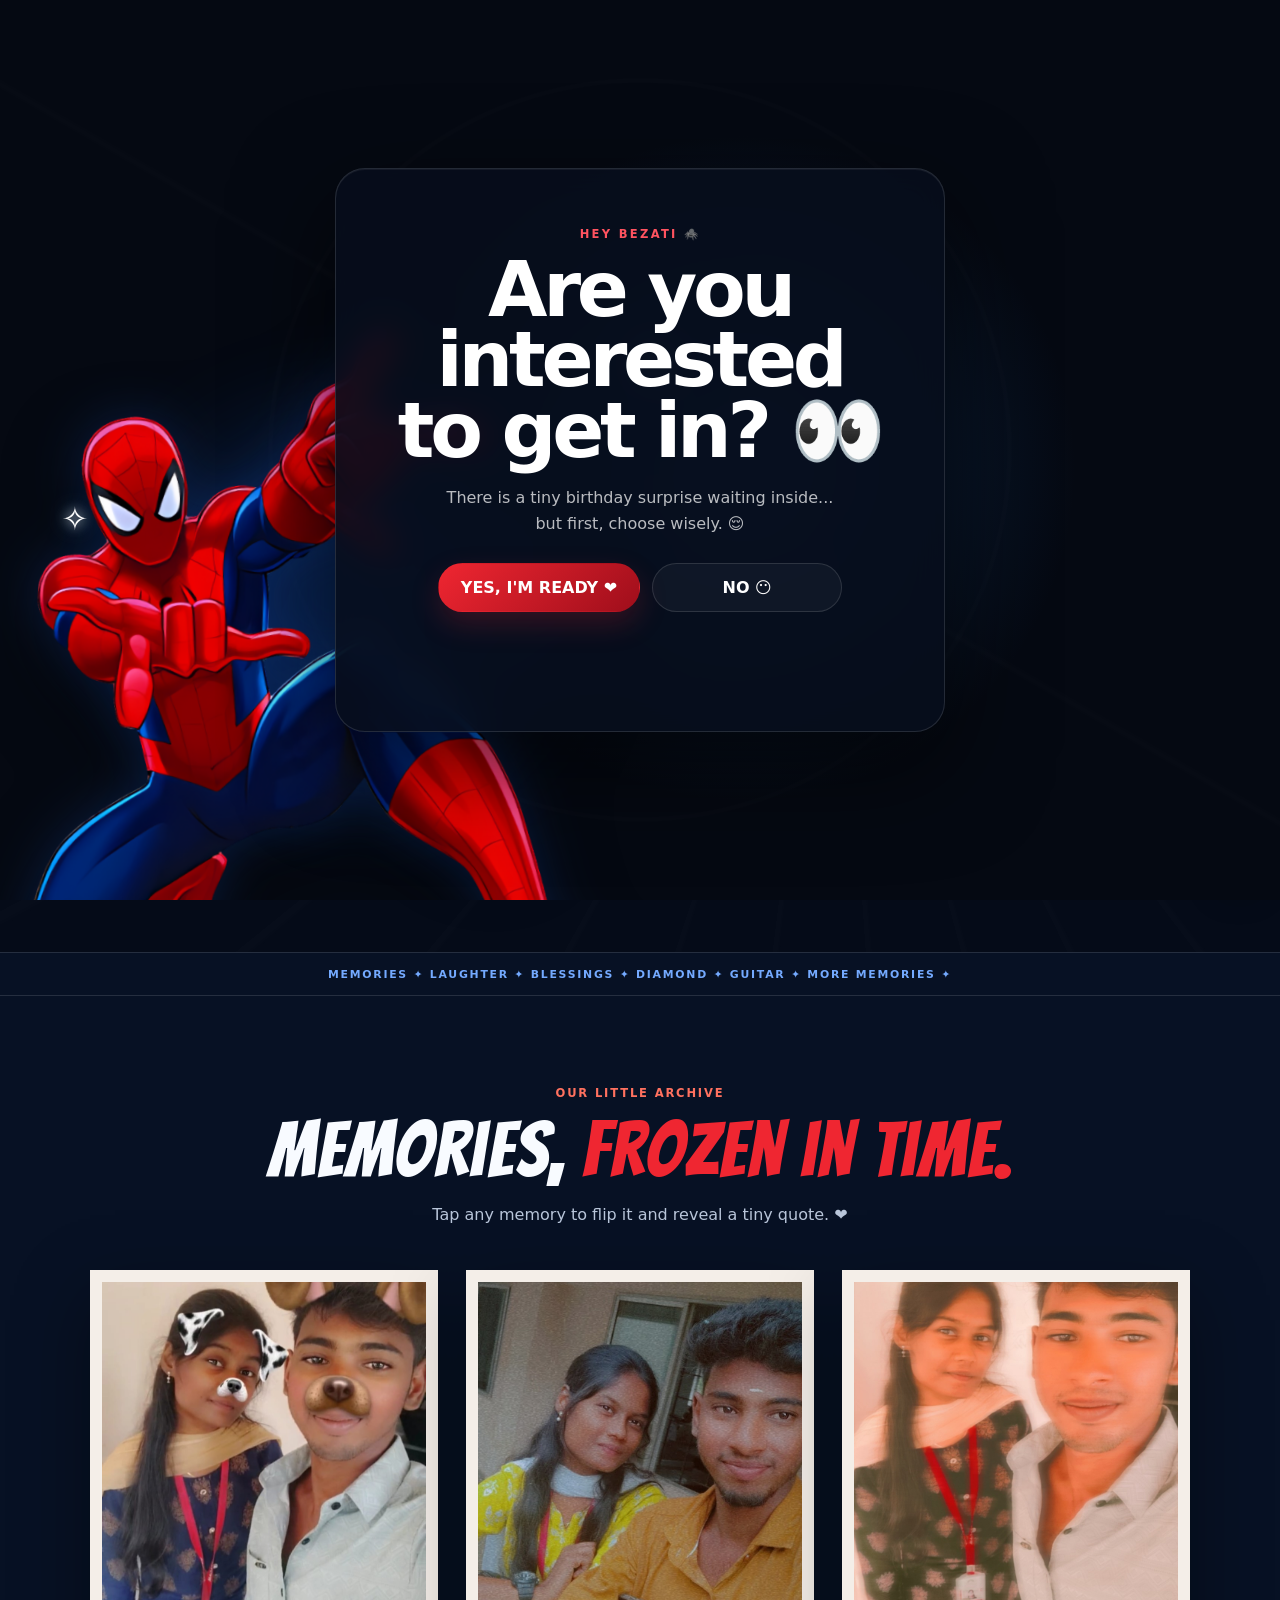
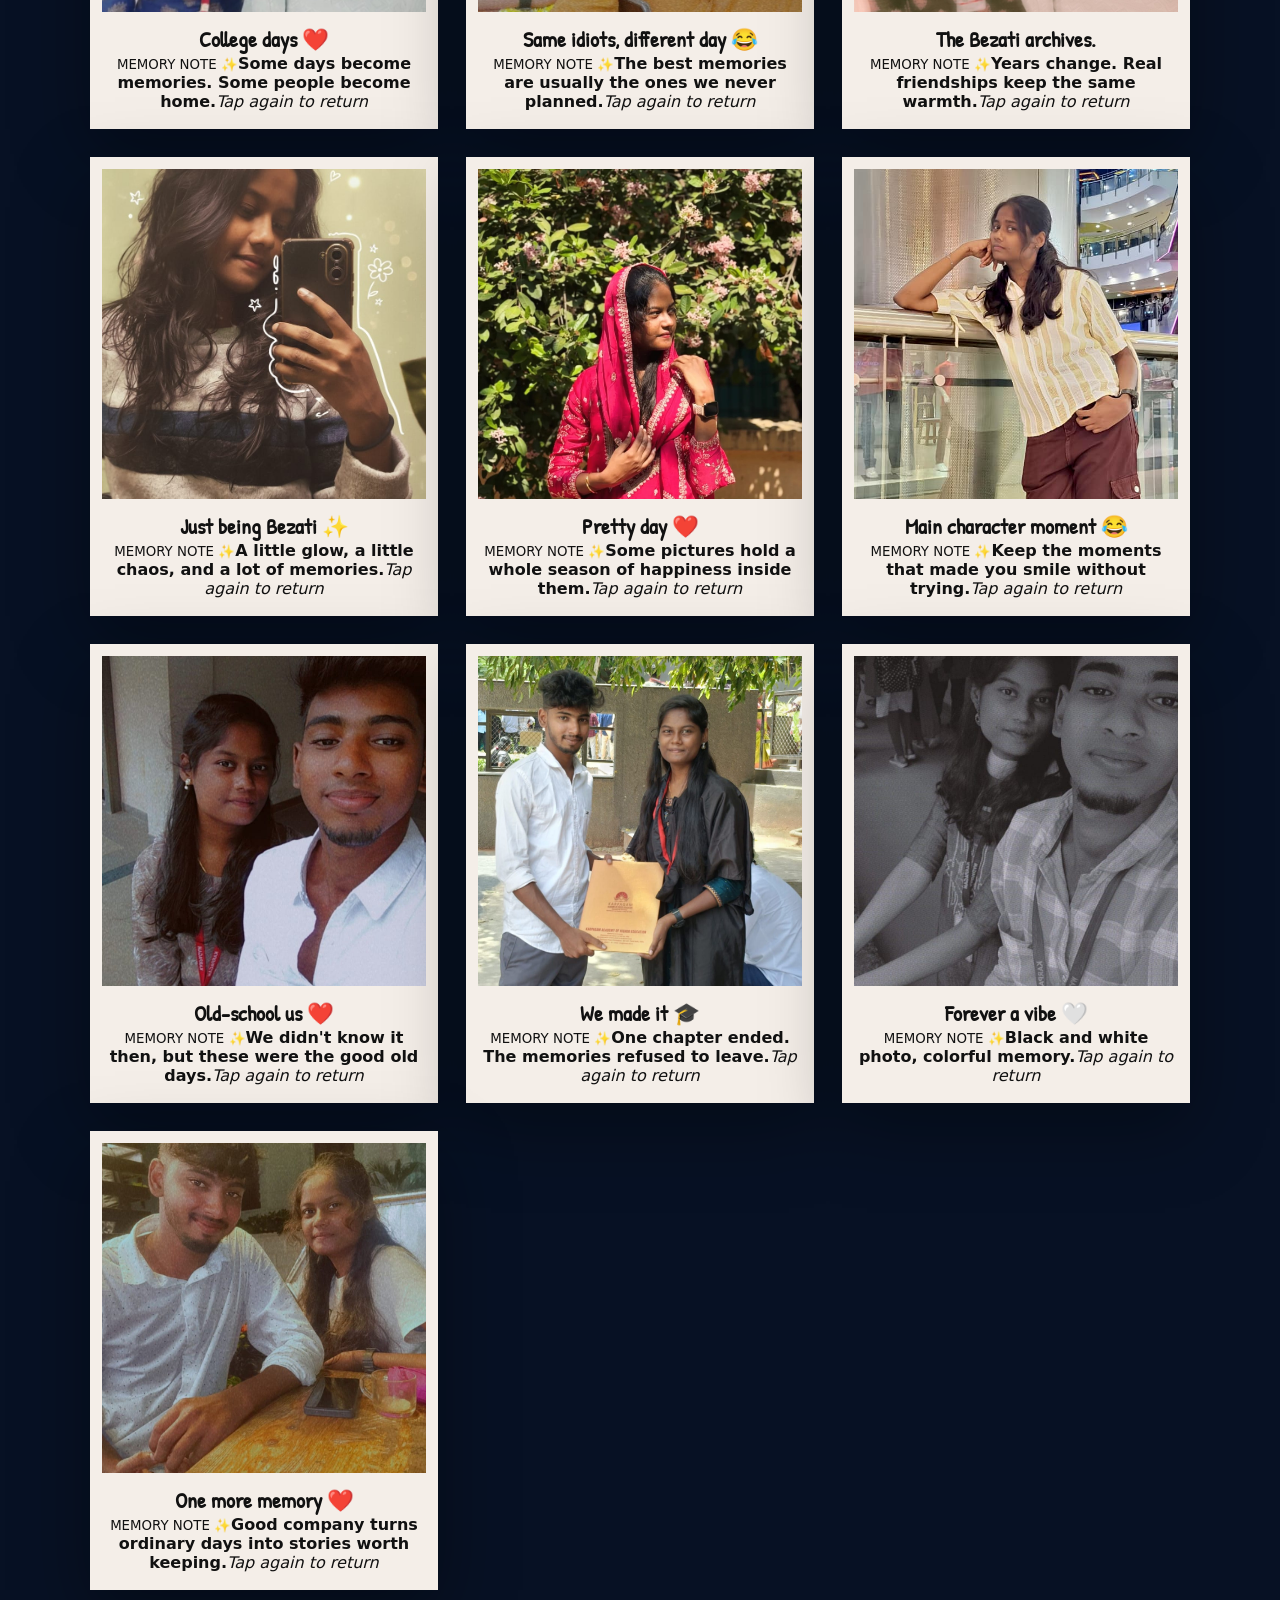
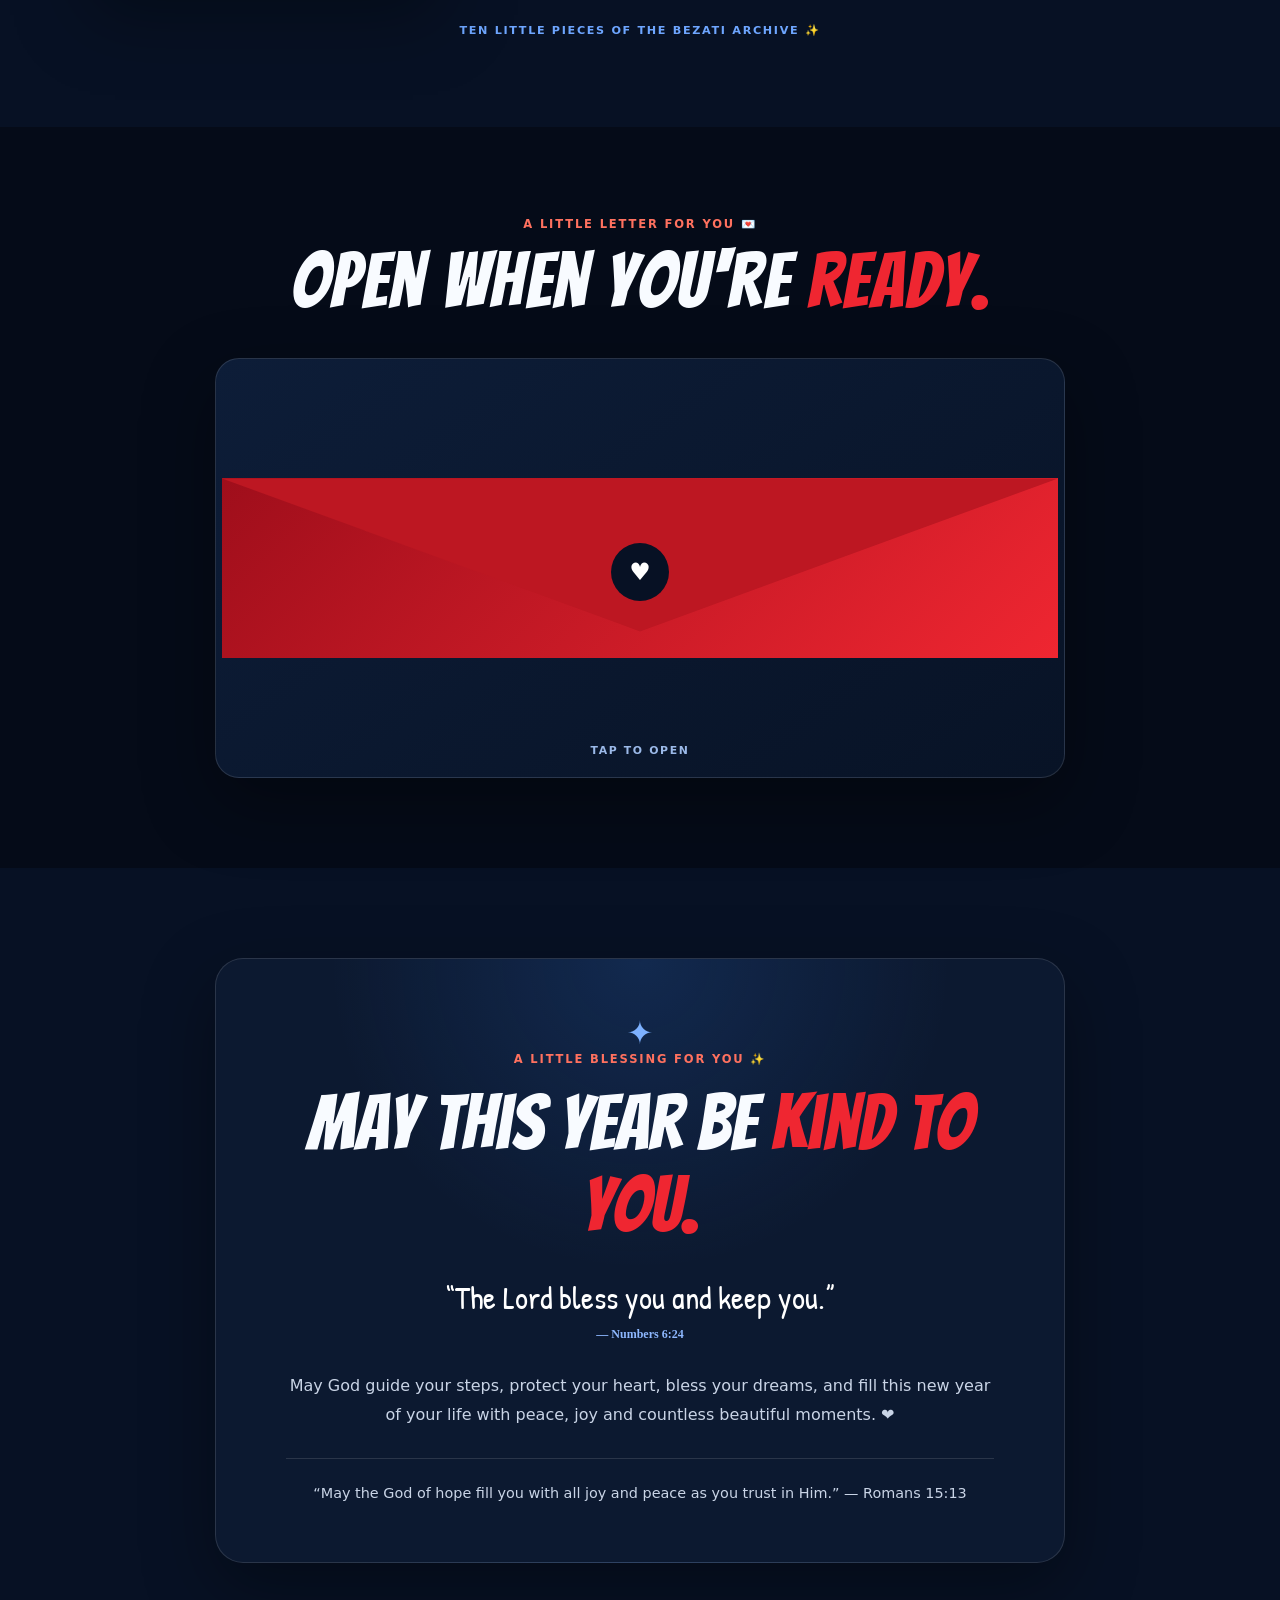
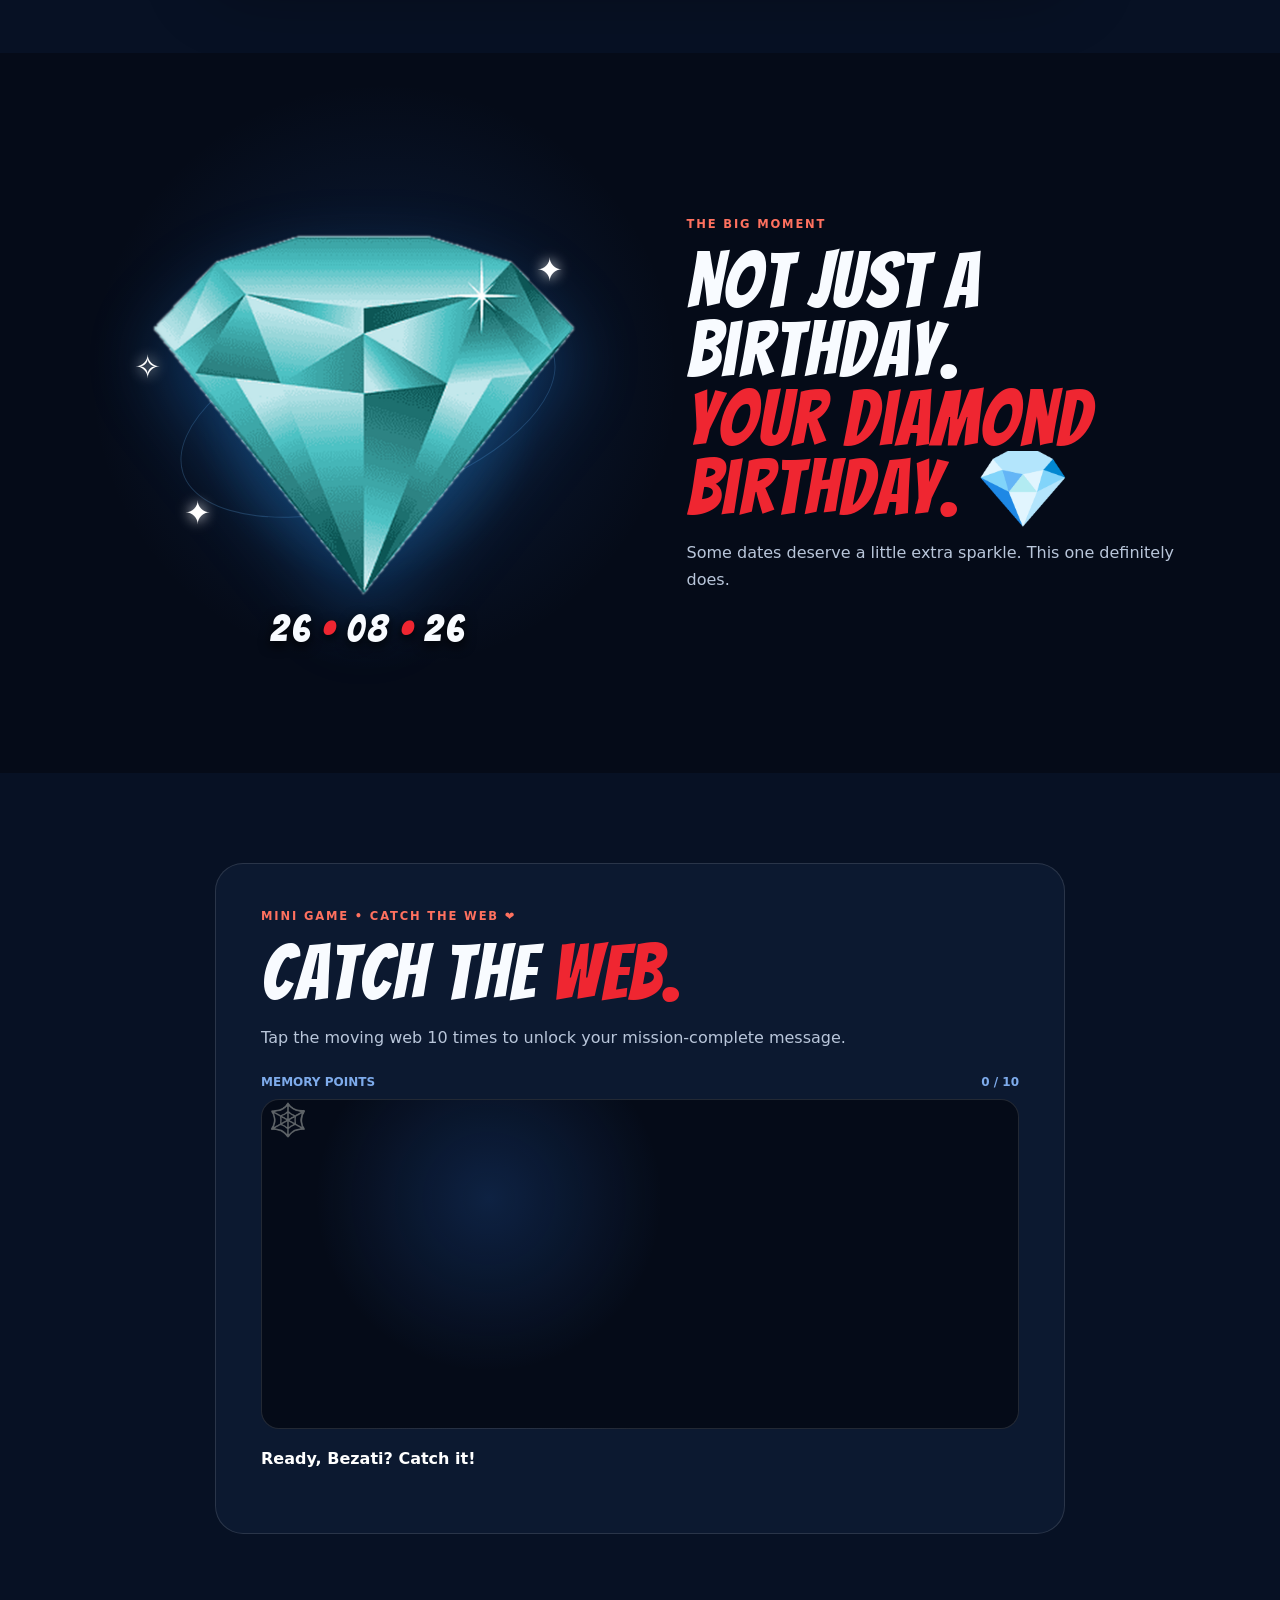
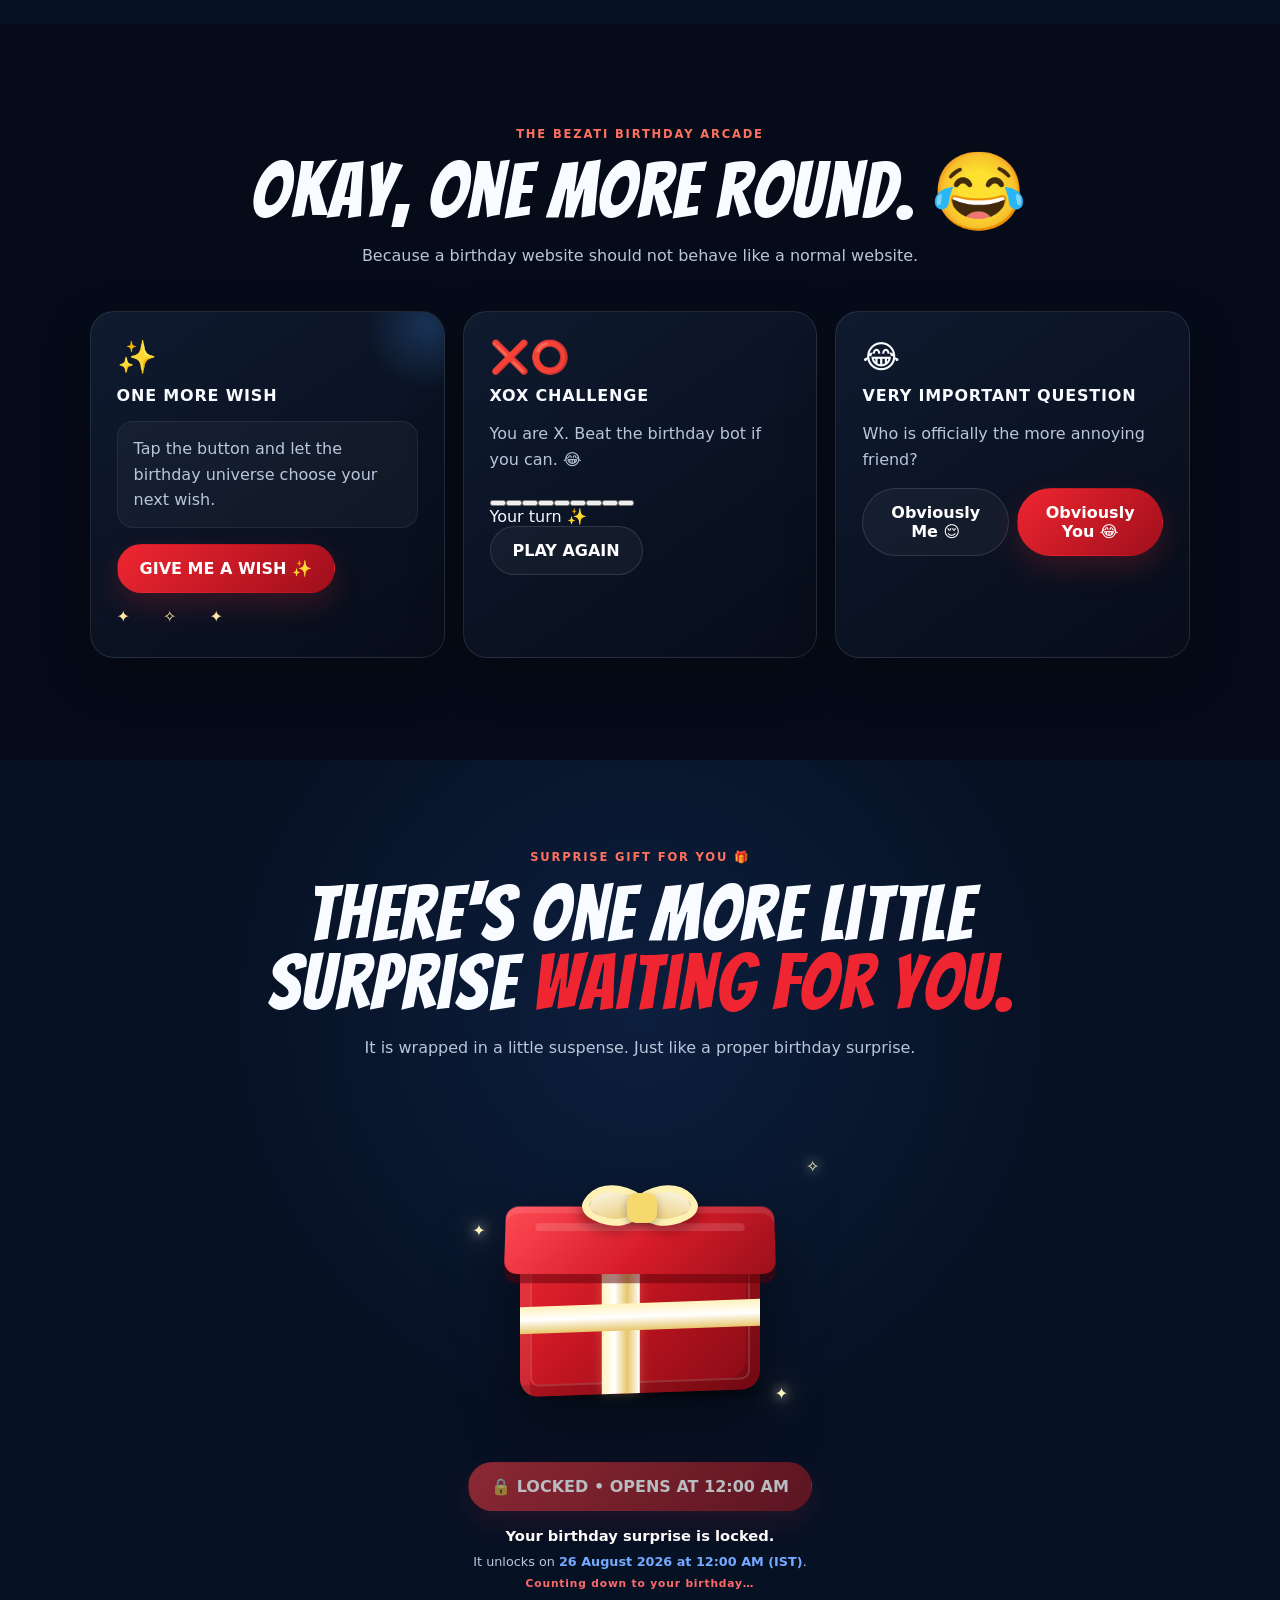
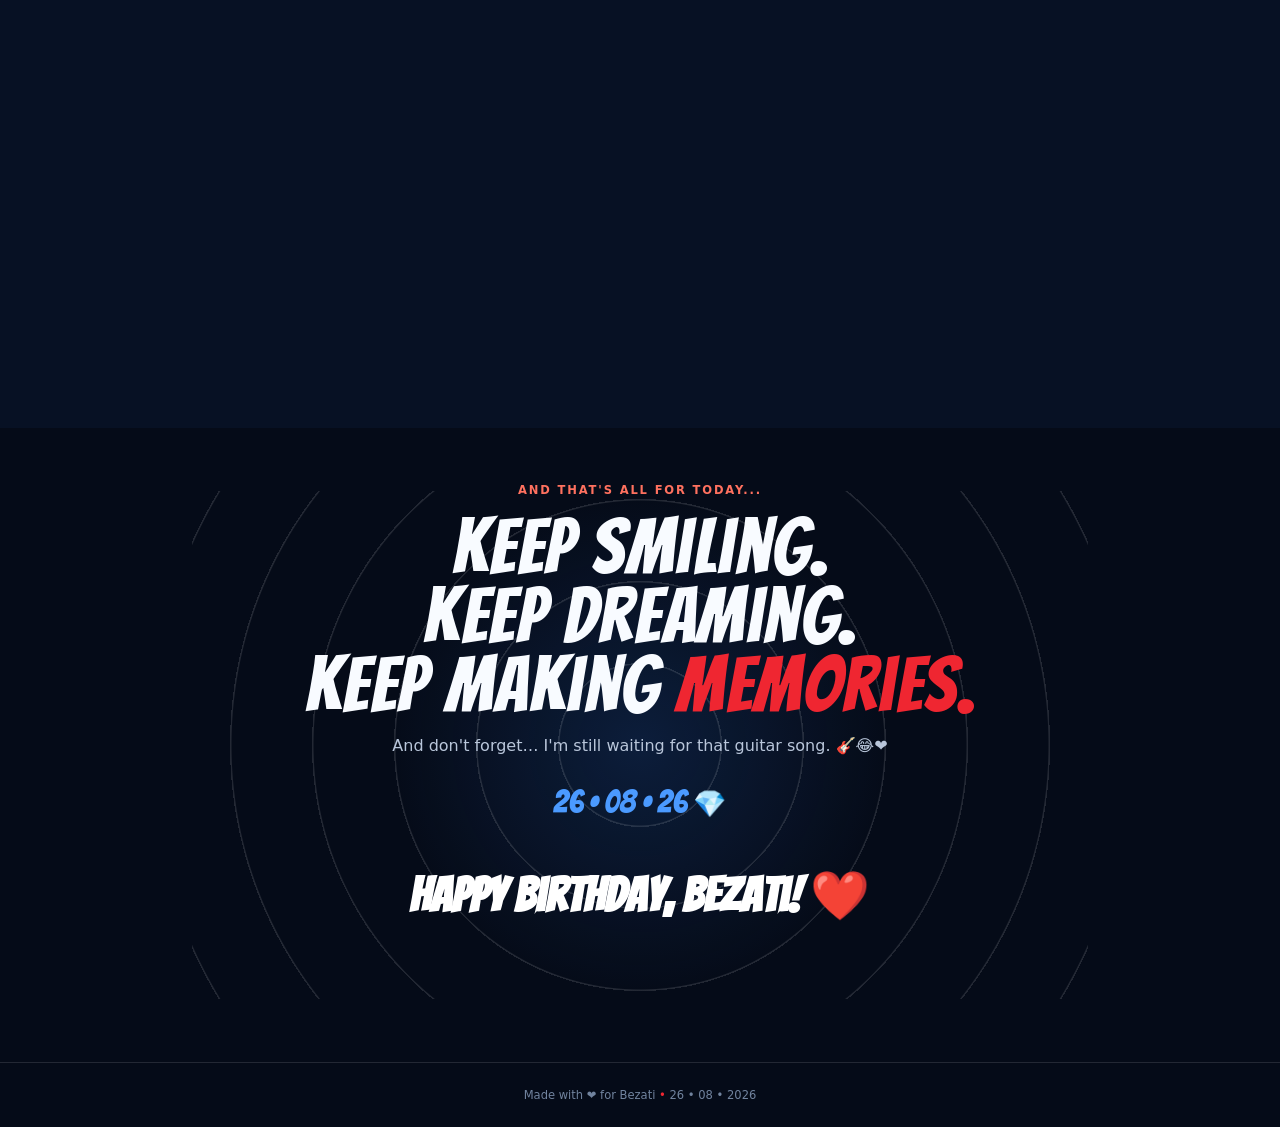
==== commit ff51f992: "Add flip memories, XOX game and content updates" ====
--- a/index.html
+++ b/index.html
@@ -5,167 +5,38 @@
 <meta name="theme-color" content="#050b18"><meta name="description" content="A private Diamond Birthday surprise for Bezati — 26.08.26.">
 <title>HBD Bezati❤️</title>
 <link rel="preconnect" href="https://fonts.googleapis.com"><link rel="preconnect" href="https://fonts.gstatic.com" crossorigin>
-<link href="https://fonts.googleapis.com/css2?family=Bangers&family=Inter:wght@400;500;600;700;800&family=Patrick+Hand&display=swap" rel="stylesheet">
-<link rel="stylesheet" href="styles.css">
+<link href="https://fonts.googleapis.com/css2?family=Bangers&family=Patrick+Hand&family=Quicksand:wght@400;500;600;700&display=swap" rel="stylesheet">
+<link rel="stylesheet" href="styles.css"><link rel="stylesheet" href="polish.css">
 </head>
 <body>
-<!-- Global 3D Spider-Verse decoration -->
-<div class="spider-verse-art" aria-hidden="true">
-  <div class="spider-web-portal"></div>
-  <div class="floating-spider-3d"><img src="assets/illustrations/spider-hd.png" alt=""></div>
-  <div class="floating-spiderman-3d"><img src="assets/illustrations/spiderman-v6.png" alt=""></div>
-</div>
+<div class="spider-verse-art" aria-hidden="true"><div class="spider-web-portal"></div><div class="floating-spider-3d"><img src="assets/illustrations/spider-hd.png" alt=""></div><div class="floating-spiderman-3d"><img src="assets/illustrations/spiderman-v6.png" alt=""></div></div>
 <audio id="bgMusic" src="assets/audio/black_suit_theme.mp3" loop preload="auto"></audio>
 <button class="music-toggle" id="musicToggle" type="button" aria-label="Mute birthday soundtrack" aria-pressed="false">♫</button>
 <div class="site-web-decoration" aria-hidden="true"><span></span><i></i><b></b></div>
-
-<section class="intro-gate" id="introGate" aria-label="Birthday surprise introduction">
-  <div class="intro-webs" aria-hidden="true"></div>
-  <div class="intro-spidey" aria-hidden="true">
-    <div class="intro-spidey-glow"></div>
-    <img src="assets/illustrations/spiderman-v6.png" alt="">
-    <span class="intro-spark intro-spark-a">✦</span>
-    <span class="intro-spark intro-spark-b">✧</span>
-  </div>
-  <div class="intro-card">
-    <div class="intro-kicker">HEY BEZATI 🕷️</div>
-    <h2>Are you interested<br>to get in? 👀</h2>
-    <p>There is a tiny birthday surprise waiting inside...<br>but first, choose wisely. 😌</p>
-    <div class="intro-actions">
-      <button class="btn primary" id="introYes">YES, I'M READY ❤️</button>
-      <button class="btn ghost" id="introNo">NO 😶</button>
-    </div>
-    <div class="intro-reaction" id="introReaction" aria-live="polite"></div>
-    <div class="intro-progress" aria-hidden="true"><span></span></div>
-  </div>
-</section>
-
-<header class="site-header">
-  <a class="brand" href="#home"><span class="brand-spider">✦</span> BEZATI <span>•</span> 26.08.26</a>
-  <nav class="desktop-nav"><a href="#home">HOME</a><a href="#memories">MEMORIES</a><a href="#letter">LETTER</a><a href="#blessing">BLESSING</a><a href="#diamond">DIAMOND</a><a href="#activities">ACTIVITIES</a><a href="#gift">GIFT</a></nav>
-  <button class="menu-btn" id="menuBtn" aria-label="Open menu" aria-expanded="false">☰</button>
-</header>
+<section class="intro-gate" id="introGate" aria-label="Birthday surprise introduction"><div class="intro-webs" aria-hidden="true"></div><div class="intro-spidey" aria-hidden="true"><div class="intro-spidey-glow"></div><img src="assets/illustrations/spiderman-v6.png" alt=""><span class="intro-spark intro-spark-a">✦</span><span class="intro-spark intro-spark-b">✧</span></div><div class="intro-card"><div class="intro-kicker">HEY BEZATI 🕷️</div><h2>Are you interested<br>to get in? 👀</h2><p>There is a tiny birthday surprise waiting inside...<br>but first, choose wisely. 😌</p><div class="intro-actions"><button class="btn primary" id="introYes">YES, I'M READY ❤️</button><button class="btn ghost" id="introNo">NO 😶</button></div><div class="intro-reaction" id="introReaction" aria-live="polite"></div><div class="intro-progress" aria-hidden="true"><span></span></div></div></section>
+<header class="site-header"><a class="brand" href="#home"><span class="brand-spider">✦</span> BEZATI <span>•</span> 26.08.26</a><nav class="desktop-nav"><a href="#home">HOME</a><a href="#memories">MEMORIES</a><a href="#letter">LETTER</a><a href="#blessing">BLESSING</a><a href="#diamond">DIAMOND</a><a href="#activities">ACTIVITIES</a><a href="#gift">GIFT</a></nav><button class="menu-btn" id="menuBtn" aria-label="Open menu" aria-expanded="false">☰</button></header>
 <div class="mobile-menu" id="mobileMenu"><a href="#home">HOME</a><a href="#memories">MEMORIES</a><a href="#letter">LETTER</a><a href="#blessing">BLESSING</a><a href="#diamond">DIAMOND</a><a href="#activities">ACTIVITIES</a><a href="#gift">GIFT</a></div>
 <main>
-<section class="hero" id="home">
-  <div class="hero-web-bg" aria-hidden="true"></div>
-  <div class="hero-composition">
-    <div class="hero-spidey-3d" aria-hidden="true">
-      <div class="spidey-glow"></div>
-      <img class="spidey-main" src="assets/illustrations/spiderman-v6.png" alt="">
-      <span class="spidey-spark spidey-spark-a">✦</span>
-      <span class="spidey-spark spidey-spark-b">✧</span>
-    </div>
-    <div class="hero-copy hero-copy-right">
-      <div class="eyebrow">A TINY INTERNET CORNER, MADE JUST FOR YOU</div>
-      <h1>Happy Birthday,<br><span>Bezati.</span> <em>♥</em></h1>
-      <div class="date-lockup"><b>26</b><i>•</i><b>08</b><i>•</i><b>26</b></div>
-      <div class="diamond-label">YOUR DIAMOND BIRTHDAY <span>✦</span></div>
-      <p>Today isn't just another birthday. It's <strong>26 • 08 • 26</strong> — your Diamond Birthday. So this little corner of the internet is dedicated to one very special college friend. ✨</p>
-      <div class="hero-actions"><a class="btn primary" href="#memories">START THE SURPRISE <span>→</span></a><button class="btn ghost" id="heroWish">ONE MORE WISH ✨</button></div>
-    </div>
-  </div>
-</section>
+<section class="hero" id="home"><div class="hero-web-bg" aria-hidden="true"></div><div class="hero-composition"><div class="hero-spidey-3d" aria-hidden="true"><div class="spidey-glow"></div><img class="spidey-main" src="assets/illustrations/spiderman-v6.png" alt=""><span class="spidey-spark spidey-spark-a">✦</span><span class="spidey-spark spidey-spark-b">✧</span></div><div class="hero-copy hero-copy-right"><div class="eyebrow">A TINY INTERNET CORNER, MADE JUST FOR YOU</div><h1>Happy Birthday,<br><span>Bezati.</span> <em>♥</em></h1><div class="date-lockup"><b>26</b><i>•</i><b>08</b><i>•</i><b>26</b></div><div class="diamond-label">YOUR DIAMOND BIRTHDAY <span>✦</span></div><p>Today isn't just another birthday. It's <strong>26 • 08 • 26</strong> — your Diamond Birthday. So this little corner of the internet is dedicated to one very special college friend. ✨</p><div class="hero-actions"><a class="btn primary" href="#memories">START THE SURPRISE <span>→</span></a><button class="btn ghost" id="heroWish">ONE MORE WISH ✨</button></div></div></div></section>
 <section class="ticker"><span>MEMORIES ✦ LAUGHTER ✦ BLESSINGS ✦ DIAMOND ✦ GUITAR ✦ MORE MEMORIES ✦</span></section>
-<section class="section memories" id="memories">
-  <div class="section-head"><div class="eyebrow">OUR LITTLE ARCHIVE</div><h2>Memories, <span>frozen in time.</span></h2><p>Different outfits. Different places. Same two idiots. 😄</p></div>
-  <div class="memory-grid">
-    <button class="memory-card tilt-left" data-index="0"><span class="tape"></span><img src="assets/photos/memory-01.jpg" alt="College memory together"><b>College days ❤️</b></button>
-    <button class="memory-card comic" data-index="1"><span class="panel-tag">CORE MEMORY</span><img src="assets/photos/memory-02.jpg" alt="College memory together outdoors"><b>Same idiots, different day 😂</b></button>
-    <button class="memory-card tilt-right" data-index="2"><span class="tape"></span><img src="assets/photos/memory-03.jpg" alt="College memory together"><b>The Bezati archives.</b></button>
-  </div>
-  <div class="archive-note">PROOF THAT WE ACTUALLY SURVIVED COLLEGE ↘</div>
-</section>
-<section class="section letter-section" id="letter">
-  <div class="section-head"><div class="eyebrow">A LITTLE LETTER FOR YOU 💌</div><h2>Open when you're <span>ready.</span></h2></div>
-  <button class="letter-card sealed" id="letterCard" aria-expanded="false">
-    <div class="envelope"><div class="flap"></div><div class="seal">♥</div></div>
-    <div class="letter-paper"><div class="paper-title">Dear Bezati,</div><p>Happy Birthdayyyyyyyyy! ❤️</p><p>From random college moments to all the stupid conversations and memories we've collected, I'm really glad life gave me a friend like you.</p><p>You deserve a year filled with happiness, peace, good people, good memories and lots of reasons to smile.</p><p>Stay the same crazy Bezati we know. 😂❤️</p><p class="signature">Happy Diamond Birthday! ✨</p></div>
-    <span class="open-label">TAP TO OPEN</span>
-  </button>
-</section>
-<section class="section blessing" id="blessing">
-  <div class="blessing-card"><div class="faith-mark">✦</div><div class="eyebrow">A LITTLE BLESSING FOR YOU ✨</div><h2>May this year be <span>kind to you.</span></h2><blockquote>“The Lord bless you and keep you.”<cite>— Numbers 6:24</cite></blockquote><p>May God guide your steps, protect your heart, bless your dreams, and fill this new year of your life with peace, joy and countless beautiful moments. ❤️</p><div class="verse-small">“May the God of hope fill you with all joy and peace as you trust in Him.” — Romans 15:13</div></div>
-</section>
-<section class="section diamond-section" id="diamond">
-  <div class="diamond-visual">
-    <div class="diamond-aura"></div><div class="diamond-orbit"></div>
-    <div class="diamond-sparkle s1">✦</div><div class="diamond-sparkle s2">✦</div><div class="diamond-sparkle s3">✧</div>
-    <img class="diamond-image" src="assets/illustrations/diamond-transparent.png" alt="Blue faceted diamond">
-    <div class="diamond-glint"></div>
-    <div class="diamond-date">26 <b>•</b> 08 <b>•</b> 26</div>
-  </div>
-  <div class="diamond-copy"><div class="eyebrow">THE BIG MOMENT</div><h2>Not just a birthday.<br><span>Your Diamond Birthday.</span> 💎</h2><p>Some dates deserve a little extra sparkle. This one definitely does.</p></div>
-</section>
-<section class="section game-section" id="game">
-  <div class="game-card"><div class="eyebrow">MINI GAME • CATCH THE WEB ❤️</div><h2>Catch the <span>web.</span></h2><p>Tap the moving web 10 times to unlock your mission-complete message.</p><div class="score-row"><span>MEMORY POINTS</span><strong id="score">0 / 10</strong></div><div class="game-arena" id="gameArena"><button class="game-target" id="gameTarget">🕸️</button></div><p class="game-message" id="gameMessage">Ready, Bezati? Catch it!</p></div>
-</section>
-
-<section class="section activity-section" id="activities">
-  <div class="section-head">
-    <div class="eyebrow">THE BEZATI BIRTHDAY ARCADE</div>
-    <h2>Okay, one more round. 😂</h2>
-    <p>Because a birthday website should not behave like a normal website.</p>
-  </div>
-  <div class="activity-grid">
-    <article class="activity-card wish-card">
-      <div class="activity-icon">✨</div>
-      <h3>ONE MORE WISH</h3>
-      <p class="activity-copy" id="wishCardText">Tap the button and let the birthday universe choose your next wish.</p>
-      <button class="btn primary" id="wishCardBtn">GIVE ME A WISH ✨</button>
-      <div class="wish-stars" aria-hidden="true"></div>
-    </article>
-    <article class="activity-card tap-card">
-      <div class="activity-icon">🕷️</div>
-      <h3>DON'T LET THE SPIDER ESCAPE</h3>
-      <p>Catch it 7 times. It thinks you're too slow. 😂</p>
-      <div class="spider-game" id="spiderGame">
-        <button class="game-spider" id="gameSpider" aria-label="Catch the spider">🕷️</button>
-        <div class="game-score">CAUGHT: <strong id="gameScore">0</strong> / 7</div>
-      </div>
-      <div class="game-result" id="gameResult" aria-live="polite"></div>
-    </article>
-    <article class="activity-card choice-card">
-      <div class="activity-icon">😂</div>
-      <h3>VERY IMPORTANT QUESTION</h3>
-      <p>Who is officially the more annoying friend?</p>
-      <div class="choice-buttons">
-        <button class="btn ghost" data-choice="me">Obviously you 😌</button>
-        <button class="btn primary" data-choice="bezati">Obviously Bezati 😂</button>
-      </div>
-      <div class="choice-result" id="choiceResult" aria-live="polite"></div>
-    </article>
-  </div>
-</section>
-
-<section class="section gift-section" id="gift">
-  <div class="gift-copy"><div class="eyebrow">SURPRISE GIFT FOR YOU 🎁</div><h2>There's one more little surprise <span>waiting for you.</span></h2><p>It is wrapped in a little suspense. Just like a proper birthday surprise.</p></div>
-  <div class="gift-stage" id="giftStage">
-    <div class="gift-box-art" id="giftBox" aria-hidden="true">
-      <div class="gift-shadow"></div>
-      <div class="gift-lid-art"><span></span></div>
-      <div class="gift-body-art"><span class="ribbon-v"></span><span class="ribbon-h"></span></div>
-      <div class="gift-bow"><i></i><i></i><b></b></div>
-      <div class="gift-sparkles"><i>✦</i><i>✧</i><i>✦</i></div>
-    </div>
-    <div class="gift-gallery">
-      <figure><img src="assets/gift/guitar-01.jpg" alt="Black acoustic guitar, first view"></figure>
-      <figure><img src="assets/gift/guitar-02.jpg" alt="Black acoustic guitar, second view"></figure>
-    </div>
-    <div class="music-notes">♪　♫　♩</div>
-  </div>
-  <button class="btn primary gift-button" id="giftReveal" disabled aria-disabled="true">🔒 LOCKED • OPENS AT 12:00 AM</button>
-  <div class="gift-lock-status" id="giftLockStatus" role="status" aria-live="polite">
-    <strong>Your birthday surprise is locked.</strong>
-    <span>It unlocks on <b>26 August 2026 at 12:00 AM (IST)</b>.</span>
-    <small id="giftCountdown">Counting down to your birthday…</small>
-  </div>
-  <div class="gift-message" id="giftMessage"><h3>For my Bezatiiiiiiiii ❤️😚</h3><p>This is the small gift for u my Bezatiiiiiiiii ❤️😚<br>I believe you’ll practice this and make a song for me. 🎸<br>I’m waiting to hear this from youuuuu! ❤️<br>So practice well, okay? 😂<br>This little guitar comes with one request —<br>one day, you have to play a song for me. 🎶❤️</p><div class="sound-wave"><i></i><i></i><i></i><i></i><i></i><i></i></div></div>
-</section>
+<section class="section memories" id="memories"><div class="section-head"><div class="eyebrow">OUR LITTLE ARCHIVE</div><h2>Memories, <span>frozen in time.</span></h2><p>Tap any memory to flip it and reveal a tiny quote. ❤️</p></div><div class="memory-grid">
+<button class="memory-card" type="button"><span class="memory-inner"><span class="memory-face memory-front"><img src="assets/photos/memory-01.jpg" alt="College memory together"><b>College days ❤️</b></span><span class="memory-face memory-back"><small>MEMORY NOTE ✨</small><strong>Some days become memories. Some people become home.</strong><em>Tap again to return</em></span></span></button>
+<button class="memory-card" type="button"><span class="memory-inner"><span class="memory-face memory-front"><img src="assets/photos/memory-02.jpg" alt="College memory together outdoors"><b>Same idiots, different day 😂</b></span><span class="memory-face memory-back"><small>MEMORY NOTE ✨</small><strong>The best memories are usually the ones we never planned.</strong><em>Tap again to return</em></span></span></button>
+<button class="memory-card" type="button"><span class="memory-inner"><span class="memory-face memory-front"><img src="assets/photos/memory-03.jpg" alt="College memory together"><b>The Bezati archives.</b></span><span class="memory-face memory-back"><small>MEMORY NOTE ✨</small><strong>Years change. Real friendships keep the same warmth.</strong><em>Tap again to return</em></span></span></button>
+<button class="memory-card" type="button"><span class="memory-inner"><span class="memory-face memory-front"><img src="assets/photos/memory-04.jpg.jpeg" alt="Mirror selfie memory"><b>Just being Bezati ✨</b></span><span class="memory-face memory-back"><small>MEMORY NOTE ✨</small><strong>A little glow, a little chaos, and a lot of memories.</strong><em>Tap again to return</em></span></span></button>
+<button class="memory-card" type="button"><span class="memory-inner"><span class="memory-face memory-front"><img src="assets/photos/memory-05.jpg.jpeg" alt="Traditional outfit memory"><b>Pretty day ❤️</b></span><span class="memory-face memory-back"><small>MEMORY NOTE ✨</small><strong>Some pictures hold a whole season of happiness inside them.</strong><em>Tap again to return</em></span></span></button>
+<button class="memory-card" type="button"><span class="memory-inner"><span class="memory-face memory-front"><img src="assets/photos/memory-06.jpg.jpeg" alt="Mall memory"><b>Main character moment 😂</b></span><span class="memory-face memory-back"><small>MEMORY NOTE ✨</small><strong>Keep the moments that made you smile without trying.</strong><em>Tap again to return</em></span></span></button>
+<button class="memory-card" type="button"><span class="memory-inner"><span class="memory-face memory-front"><img src="assets/photos/memory-07.jpg.jpeg" alt="College selfie together"><b>Old-school us ❤️</b></span><span class="memory-face memory-back"><small>MEMORY NOTE ✨</small><strong>We didn't know it then, but these were the good old days.</strong><em>Tap again to return</em></span></span></button>
+<button class="memory-card" type="button"><span class="memory-inner"><span class="memory-face memory-front"><img src="assets/photos/memory-08.jpg.jpeg" alt="Graduation memory together"><b>We made it 🎓</b></span><span class="memory-face memory-back"><small>MEMORY NOTE ✨</small><strong>One chapter ended. The memories refused to leave.</strong><em>Tap again to return</em></span></span></button>
+<button class="memory-card" type="button"><span class="memory-inner"><span class="memory-face memory-front"><img src="assets/photos/memory-09.jpg.jpeg" alt="Black and white selfie together"><b>Forever a vibe 🤍</b></span><span class="memory-face memory-back"><small>MEMORY NOTE ✨</small><strong>Black and white photo, colorful memory.</strong><em>Tap again to return</em></span></span></button>
+<button class="memory-card" type="button"><span class="memory-inner"><span class="memory-face memory-front"><img src="assets/photos/memory-10.jpg.jpeg" alt="Cafe memory together"><b>One more memory ❤️</b></span><span class="memory-face memory-back"><small>MEMORY NOTE ✨</small><strong>Good company turns ordinary days into stories worth keeping.</strong><em>Tap again to return</em></span></span></button>
+</div><div class="archive-note">TEN LITTLE PIECES OF THE BEZATI ARCHIVE ✨</div></section>
+<section class="section letter-section" id="letter"><div class="section-head"><div class="eyebrow">A LITTLE LETTER FOR YOU 💌</div><h2>Open when you're <span>ready.</span></h2></div><button class="letter-card sealed" id="letterCard" aria-expanded="false"><div class="envelope"><div class="flap"></div><div class="seal">♥</div></div><div class="letter-paper"><div class="paper-title">Dear Bezati,</div><p>Happy Birthdayyyyyyyyy! ❤️</p><p>From random college moments to all the stupid conversations and memories we've collected, I'm really glad life gave me a friend like you.</p><p>You deserve a year filled with happiness, peace, good people, good memories and lots of reasons to smile.</p><p>Stay the same crazy Bezati we know. 😂❤️</p><p class="signature">Happy Diamond Birthday! ✨</p></div><span class="open-label">TAP TO OPEN</span></button></section>
+<section class="section blessing" id="blessing"><div class="blessing-card"><div class="faith-mark">✦</div><div class="eyebrow">A LITTLE BLESSING FOR YOU ✨</div><h2>May this year be <span>kind to you.</span></h2><blockquote>“The Lord bless you and keep you.”<cite>— Numbers 6:24</cite></blockquote><p>May God guide your steps, protect your heart, bless your dreams, and fill this new year of your life with peace, joy and countless beautiful moments. ❤️</p><div class="verse-small">“May the God of hope fill you with all joy and peace as you trust in Him.” — Romans 15:13</div></div></section>
+<section class="section diamond-section" id="diamond"><div class="diamond-visual"><div class="diamond-aura"></div><div class="diamond-orbit"></div><div class="diamond-sparkle s1">✦</div><div class="diamond-sparkle s2">✦</div><div class="diamond-sparkle s3">✧</div><img class="diamond-image" src="assets/illustrations/diamond-transparent.png" alt="Blue faceted diamond"><div class="diamond-glint"></div><div class="diamond-date">26 <b>•</b> 08 <b>•</b> 26</div></div><div class="diamond-copy"><div class="eyebrow">THE BIG MOMENT</div><h2>Not just a birthday.<br><span>Your Diamond Birthday.</span> 💎</h2><p>Some dates deserve a little extra sparkle. This one definitely does.</p></div></section>
+<section class="section game-section" id="game"><div class="game-card"><div class="eyebrow">MINI GAME • CATCH THE WEB ❤️</div><h2>Catch the <span>web.</span></h2><p>Tap the moving web 10 times to unlock your mission-complete message.</p><div class="score-row"><span>MEMORY POINTS</span><strong id="score">0 / 10</strong></div><div class="game-arena" id="gameArena"><button class="game-target" id="gameTarget">🕸️</button></div><p class="game-message" id="gameMessage">Ready, Bezati? Catch it!</p></div></section>
+<section class="section activity-section" id="activities"><div class="section-head"><div class="eyebrow">THE BEZATI BIRTHDAY ARCADE</div><h2>Okay, one more round. 😂</h2><p>Because a birthday website should not behave like a normal website.</p></div><div class="activity-grid"><article class="activity-card wish-card"><div class="activity-icon">✨</div><h3>ONE MORE WISH</h3><p class="activity-copy" id="wishCardText">Tap the button and let the birthday universe choose your next wish.</p><button class="btn primary" id="wishCardBtn">GIVE ME A WISH ✨</button><div class="wish-stars" aria-hidden="true"></div></article><article class="activity-card xox-card"><div class="activity-icon">❌⭕</div><h3>XOX CHALLENGE</h3><p>You are X. Beat the birthday bot if you can. 😂</p><div class="xox-board" id="xoxBoard" aria-label="Tic tac toe board"><button data-cell="0"></button><button data-cell="1"></button><button data-cell="2"></button><button data-cell="3"></button><button data-cell="4"></button><button data-cell="5"></button><button data-cell="6"></button><button data-cell="7"></button><button data-cell="8"></button></div><div class="xox-result" id="xoxResult" aria-live="polite">Your turn ✨</div><button class="btn ghost xox-reset" id="xoxReset">PLAY AGAIN</button></article><article class="activity-card choice-card"><div class="activity-icon">😂</div><h3>VERY IMPORTANT QUESTION</h3><p>Who is officially the more annoying friend?</p><div class="choice-buttons"><button class="btn ghost" data-choice="me">Obviously Me 😌</button><button class="btn primary" data-choice="you">Obviously You 😂</button></div><div class="choice-result" id="choiceResult" aria-live="polite"></div></article></div></section>
+<section class="section gift-section" id="gift"><div class="gift-copy"><div class="eyebrow">SURPRISE GIFT FOR YOU 🎁</div><h2>There's one more little surprise <span>waiting for you.</span></h2><p>It is wrapped in a little suspense. Just like a proper birthday surprise.</p></div><div class="gift-stage" id="giftStage"><div class="gift-box-art" id="giftBox" aria-hidden="true"><div class="gift-shadow"></div><div class="gift-lid-art"><span></span></div><div class="gift-body-art"><span class="ribbon-v"></span><span class="ribbon-h"></span></div><div class="gift-bow"><i></i><i></i><b></b></div><div class="gift-sparkles"><i>✦</i><i>✧</i><i>✦</i></div></div><div class="gift-gallery"><figure><img src="assets/gift/guitar-01.jpg" alt="Black acoustic guitar, first view"></figure><figure><img src="assets/gift/guitar-02.jpg" alt="Black acoustic guitar, second view"></figure></div><div class="music-notes">♪　♫　♩</div></div><button class="btn primary gift-button" id="giftReveal" disabled aria-disabled="true">🔒 LOCKED • OPENS AT 12:00 AM</button><div class="gift-lock-status" id="giftLockStatus" role="status" aria-live="polite"><strong>Your birthday surprise is locked.</strong><span>It unlocks on <b>26 August 2026 at 12:00 AM (IST)</b>.</span><small id="giftCountdown">Counting down to your birthday…</small></div><div class="gift-message" id="giftMessage"><h3>For my Bezatiiiiiiiii ❤️😚</h3><p>This is the small gift for u my Bezatiiiiiiiii ❤️😚<br>I believe you’ll practice this and make a song for me. 🎸<br>I’m waiting to hear this from youuuuu! ❤️<br>So practice well, okay? 😂<br>This little guitar comes with one request —<br>one day, you have to play a song for me. 🎶❤️</p><div class="sound-wave"><i></i><i></i><i></i><i></i><i></i><i></i></div></div></section>
 <section class="final-section"><div class="final-web"></div><div class="final-copy"><div class="eyebrow">AND THAT'S ALL FOR TODAY...</div><h2>Keep smiling.<br>Keep dreaming.<br>Keep making <span>memories.</span></h2><p>And don't forget… I'm still waiting for that guitar song. 🎸😂❤️</p><div class="final-date">26 • 08 • 26 <small>💎</small></div><h3>Happy Birthday, Bezati! ❤️</h3></div></section>
-</main>
-<footer>Made with ❤️ for Bezati <span>•</span> 26 • 08 • 2026</footer>
-<div class="toast" id="toast"></div>
-<div class="lightbox" id="lightbox"><button id="lbClose" class="lb-close">×</button><button id="lbPrev" class="lb-prev">‹</button><figure><img id="lbImage" alt=""><figcaption id="lbCaption"></figcaption></figure><button id="lbNext" class="lb-next">›</button></div>
-<script src="script.js"></script>
-</body></html>
+</main><footer>Made with ❤️ for Bezati <span>•</span> 26 • 08 • 2026</footer><div class="toast" id="toast"></div><script src="script.js"></script>
+</body></html>
--- a/styles.css
+++ b/styles.css
@@ -1,5 +1,5 @@
 :root{--red:#ef2631;--deep-red:#9f0e1b;--blue:#2d72d9;--navy:#050b18;--panel:#0c1930;--panel2:#102442;--white:#f8fbff;--muted:#b9c6da;--line:rgba(255,255,255,.12);--shadow:0 25px 70px rgba(0,0,0,.35)}
-*{box-sizing:border-box}html{scroll-behavior:smooth}body{margin:0;background:var(--navy);color:var(--white);font-family:Inter,system-ui,sans-serif;overflow-x:hidden}body:before{content:"";position:fixed;inset:0;pointer-events:none;opacity:.06;background-image:radial-gradient(#fff 1px,transparent 1px);background-size:24px 24px;z-index:-1}a{text-decoration:none;color:inherit}button{font:inherit}.site-header{height:74px;position:sticky;top:0;z-index:50;display:flex;align-items:center;justify-content:space-between;padding:0 clamp(18px,4vw,70px);background:rgba(5,11,24,.86);backdrop-filter:blur(16px);border-bottom:1px solid var(--line)}.brand{font-weight:800;letter-spacing:.05em;font-size:.9rem}.brand-spider{color:var(--red);margin-right:7px}.desktop-nav{display:flex;gap:clamp(14px,2.3vw,34px);font-size:.72rem;font-weight:800;letter-spacing:.08em}.desktop-nav a:hover{color:#72aaff}.menu-btn{display:none;border:0;background:none;color:white;font-size:1.5rem}.mobile-menu{display:none}
+*{box-sizing:border-box}html{scroll-behavior:smooth;overflow-x:clip}body{margin:0;background:var(--navy);color:var(--white);font-family:Inter,system-ui,sans-serif;overflow-x:clip;max-width:100vw}body:before{content:"";position:fixed;inset:0;pointer-events:none;opacity:.06;background-image:radial-gradient(#fff 1px,transparent 1px);background-size:24px 24px;z-index:-1}a{text-decoration:none;color:inherit}button{font:inherit}.site-header{height:74px;position:sticky;top:0;z-index:50;display:flex;align-items:center;justify-content:space-between;padding:0 clamp(18px,4vw,70px);background:rgba(5,11,24,.86);backdrop-filter:blur(16px);border-bottom:1px solid var(--line)}.brand{font-weight:800;letter-spacing:.05em;font-size:.9rem}.brand-spider{color:var(--red);margin-right:7px}.desktop-nav{display:flex;gap:clamp(14px,2.3vw,34px);font-size:.72rem;font-weight:800;letter-spacing:.08em}.desktop-nav a:hover{color:#72aaff}.menu-btn{display:none;border:0;background:none;color:white;font-size:1.5rem}.mobile-menu{display:none}
 .hero{min-height:calc(100vh - 74px);position:relative;display:grid;place-items:center;padding:80px clamp(22px,7vw,110px);background:radial-gradient(circle at 12% 45%,rgba(45,114,217,.2),transparent 25%),radial-gradient(circle at 80% 30%,rgba(239,38,49,.16),transparent 30%)}.hero-copy{width:min(720px,100%);margin-left:auto;position:relative;z-index:3}.eyebrow{font-size:.72rem;letter-spacing:.16em;font-weight:800;color:#ff715f;margin-bottom:16px}.hero h1{font-family:Bangers,cursive;font-size:clamp(4.5rem,9vw,9rem);line-height:.82;margin:0 0 22px;letter-spacing:.01em;text-shadow:0 5px 20px rgba(0,0,0,.45)}.hero h1 span{color:#ff4b3f}.hero h1 em{font-family:Inter;font-style:normal;font-size:.38em;color:#fff}.date-lockup{display:flex;gap:10px;align-items:center;font-family:Bangers;font-size:clamp(1.8rem,3.5vw,3rem);color:#49a0ff}.date-lockup i{font-style:normal;color:var(--red)}.diamond-label{font-size:.74rem;font-weight:800;letter-spacing:.18em;color:#ff6b61;margin:8px 0 18px}.hero-copy>p{max-width:650px;color:var(--muted);line-height:1.8}.hero-copy>p strong{color:#fff}.hero-actions{display:flex;gap:12px;flex-wrap:wrap;margin-top:28px}.btn{border-radius:999px;padding:14px 22px;font-weight:800;border:1px solid transparent;cursor:pointer;transition:.25s}.primary{background:linear-gradient(135deg,var(--red),var(--deep-red));color:#fff;box-shadow:0 12px 30px rgba(239,38,49,.2)}.ghost{background:rgba(255,255,255,.04);border-color:var(--line);color:#fff}.btn:hover{transform:translateY(-2px)}
 .hero-web-bg{position:absolute;inset:0;opacity:.18;background:radial-gradient(circle at 65% 45%,transparent 0 120px,rgba(255,255,255,.18) 121px 122px,transparent 123px),repeating-conic-gradient(from 0deg at 65% 45%,transparent 0 10deg,rgba(255,255,255,.07) 10.5deg 11deg)}.hero-spider{position:absolute;left:clamp(30px,11vw,180px);top:clamp(90px,20vh,180px);width:190px;height:250px;z-index:4;animation:swing 4.8s ease-in-out infinite;transform-origin:50% 0}.web-rope{position:absolute;left:50%;top:-40px;height:135px;width:3px;background:repeating-linear-gradient(#dbeaff 0 7px,transparent 7px 12px);transform:translateX(-50%);opacity:.85}.spider-body{position:absolute;left:50%;top:90px;transform:translateX(-50%);width:82px;height:106px;border-radius:48% 48% 42% 42%;background:linear-gradient(145deg,#ff4a40 0 54%,#9f0e1b 55%);border:4px solid #02050c;box-shadow:0 18px 35px #0008}.spider-body:after{content:"✦";position:absolute;left:50%;top:42px;transform:translateX(-50%);color:#0b1e43;font-size:25px}.eye{position:absolute;top:16px;width:21px;height:32px;background:#fff;border:3px solid #111;transform:skew(-10deg);z-index:2}.eye-l{left:15px}.eye-r{right:15px}.leg{position:absolute;width:78px;height:13px;background:#e52a34;border:4px solid #080b12;border-radius:20px}.leg.a{left:3px;top:105px;transform:rotate(22deg)}.leg.b{left:0;top:135px;transform:rotate(5deg)}.leg.c{left:5px;top:164px;transform:rotate(-24deg)}.leg.d{left:20px;top:188px;transform:rotate(-43deg)}.leg.e{right:3px;top:105px;transform:rotate(-22deg);transform-origin:0 50%}.leg.f{right:0;top:135px;transform:rotate(-5deg);transform-origin:0 50%}.leg.g{right:5px;top:164px;transform:rotate(24deg);transform-origin:0 50%}.leg.h{right:20px;top:188px;transform:rotate(43deg);transform-origin:0 50%}@keyframes swing{0%,100%{transform:rotate(7deg)}50%{transform:rotate(-7deg) translateY(9px)}}
 .ticker{height:44px;display:grid;place-items:center;overflow:hidden;border-block:1px solid var(--line);background:#071124;color:#74aaff;font-size:.68rem;font-weight:800;letter-spacing:.16em}.ticker span{white-space:nowrap;animation:marquee 22s linear infinite}@keyframes marquee{to{transform:translateX(-35%)}}
@@ -14,642 +14,30 @@
 @media(prefers-reduced-motion:reduce){*,*:before,*:after{animation-duration:.01ms!important;animation-iteration-count:1!important;scroll-behavior:auto!important;transition:none!important}}
 
 /* ===== NEW AESTHETIC 3D HERO ANIMATION ===== */
-
-.hero-orb-glow{position:absolute;inset:10%;border-radius:50%;background:radial-gradient(circle,rgba(47,129,255,.5),rgba(239,38,49,.12) 46%,transparent 70%);filter:blur(15px);animation:orbGlow 3.6s ease-in-out infinite}
-.hero-orb-ring{position:absolute;inset:8%;border:1px solid rgba(157,207,255,.48);border-radius:50%;box-shadow:0 0 22px rgba(71,151,255,.22),inset 0 0 18px rgba(255,255,255,.08);transform-style:preserve-3d}
-.ring-one{transform:rotateX(68deg) rotateZ(12deg);animation:ringSpin 7s linear infinite}.ring-two{inset:17%;transform:rotateY(68deg) rotateZ(-18deg);animation:ringSpinReverse 8s linear infinite}.ring-three{inset:26%;border-color:rgba(239,67,72,.5);transform:rotateX(58deg) rotateY(28deg);animation:ringSpin 6s linear infinite reverse}
-.hero-spider-mark{position:absolute;left:50%;top:50%;width:30%;height:38%;transform:translate(-50%,-50%) translateZ(35px);border-radius:48% 48% 42% 42%;background:linear-gradient(145deg,#ff5148 0 45%,#a70e1c 55% 100%);border:2px solid rgba(255,255,255,.3);box-shadow:0 12px 28px rgba(0,0,0,.45),0 0 24px rgba(239,38,49,.35);animation:markTilt 4s ease-in-out infinite}
-.hero-spider-mark:before,.hero-spider-mark:after{content:"";position:absolute;left:50%;top:50%;height:2px;width:125%;background:#08152f;transform-origin:center;box-shadow:0 -9px 0 #08152f,0 9px 0 #08152f}
-.hero-spider-mark:before{transform:translate(-50%,-50%) rotate(28deg)}.hero-spider-mark:after{transform:translate(-50%,-50%) rotate(-28deg)}
-.hero-spider-mark i,.hero-spider-mark b{position:absolute;top:16%;width:23%;height:29%;background:#fff;border:1px solid #101827;transform:skew(-10deg);z-index:2}.hero-spider-mark i{left:20%}.hero-spider-mark b{right:20%;transform:skew(10deg)}
-.hero-orb-spark{position:absolute;color:#fff;text-shadow:0 0 12px #fff,0 0 25px #6db4ff;font-size:clamp(1.2rem,2vw,2rem);z-index:6;animation:sparkFloat 2.8s ease-in-out infinite}.spark-a{right:8%;top:20%}.spark-b{left:8%;bottom:19%;animation-delay:1s}
-@keyframes orbFloat{0%,100%{transform:translate3d(0,0,0) rotateY(-8deg) rotateX(4deg)}50%{transform:translate3d(0,-12px,0) rotateY(10deg) rotateX(-4deg)}}@keyframes orbGlow{50%{transform:scale(1.14);opacity:.72}}@keyframes ringSpin{to{transform:rotateX(68deg) rotateZ(372deg)}}@keyframes ringSpinReverse{to{transform:rotateY(68deg) rotateZ(-378deg)}}@keyframes markTilt{50%{transform:translate(-50%,-50%) translateZ(45px) rotateY(14deg) rotateX(-8deg) scale(1.05)}}@keyframes sparkFloat{50%{transform:translateY(-8px) scale(1.18);opacity:.65}}
+.hero-orb-glow{position:absolute;inset:10%;border-radius:50%;background:radial-gradient(circle,rgba(47,129,255,.5),rgba(239,38,49,.12) 46%,transparent 70%);filter:blur(15px);animation:orbGlow 3.6s ease-in-out infinite}.hero-orb-ring{position:absolute;inset:8%;border:1px solid rgba(157,207,255,.48);border-radius:50%;box-shadow:0 0 22px rgba(71,151,255,.22),inset 0 0 18px rgba(255,255,255,.08);transform-style:preserve-3d}.ring-one{transform:rotateX(68deg) rotateZ(12deg);animation:ringSpin 7s linear infinite}.ring-two{inset:17%;transform:rotateY(68deg) rotateZ(-18deg);animation:ringSpinReverse 8s linear infinite}.ring-three{inset:26%;border-color:rgba(239,67,72,.5);transform:rotateX(58deg) rotateY(28deg);animation:ringSpin 6s linear infinite reverse}.hero-spider-mark{position:absolute;left:50%;top:50%;width:30%;height:38%;transform:translate(-50%,-50%) translateZ(35px);border-radius:48% 48% 42% 42%;background:linear-gradient(145deg,#ff5148 0 45%,#a70e1c 55% 100%);border:2px solid rgba(255,255,255,.3);box-shadow:0 12px 28px rgba(0,0,0,.45),0 0 24px rgba(239,38,49,.35);animation:markTilt 4s ease-in-out infinite}.hero-spider-mark:before,.hero-spider-mark:after{content:"";position:absolute;left:50%;top:50%;height:2px;width:125%;background:#08152f;transform-origin:center;box-shadow:0 -9px 0 #08152f,0 9px 0 #08152f}.hero-spider-mark:before{transform:translate(-50%,-50%) rotate(28deg)}.hero-spider-mark:after{transform:translate(-50%,-50%) rotate(-28deg)}.hero-spider-mark i,.hero-spider-mark b{position:absolute;top:16%;width:23%;height:29%;background:#fff;border:1px solid #101827;transform:skew(-10deg);z-index:2}.hero-spider-mark i{left:20%}.hero-spider-mark b{right:20%;transform:skew(10deg)}.hero-orb-spark{position:absolute;color:#fff;text-shadow:0 0 12px #fff,0 0 25px #6db4ff;font-size:clamp(1.2rem,2vw,2rem);z-index:6;animation:sparkFloat 2.8s ease-in-out infinite}.spark-a{right:8%;top:20%}.spark-b{left:8%;bottom:19%;animation-delay:1s}@keyframes orbFloat{0%,100%{transform:translate3d(0,0,0) rotateY(-8deg) rotateX(4deg)}50%{transform:translate3d(0,-12px,0) rotateY(10deg) rotateX(-4deg)}}@keyframes orbGlow{50%{transform:scale(1.14);opacity:.72}}@keyframes ringSpin{to{transform:rotateX(68deg) rotateZ(372deg)}}@keyframes ringSpinReverse{to{transform:rotateY(68deg) rotateZ(-378deg)}}@keyframes markTilt{50%{transform:translate(-50%,-50%) translateZ(45px) rotateY(14deg) rotateX(-8deg) scale(1.05)}}@keyframes sparkFloat{50%{transform:translateY(-8px) scale(1.18);opacity:.65}}
 /* ===== GIFT TIME LOCK ===== */
-.gift-button:disabled{cursor:not-allowed;filter:saturate(.7);opacity:.72}.gift-lock-status{width:min(720px,100%);margin:14px auto 0;display:flex;flex-direction:column;gap:5px;align-items:center;color:#b8c8df;font-size:.8rem;line-height:1.5}.gift-lock-status strong{color:#fff;font-size:.92rem}.gift-lock-status b{color:#74aaff}.gift-lock-status small{font-variant-numeric:tabular-nums;letter-spacing:.08em;color:#ff6969;font-weight:800}
-@media(max-width:900px){.hero-3d-spider{left:clamp(20px,7vw,70px);top:82px;width:170px}.hero{padding-top:170px}}
-@media(max-width:560px){.hero-3d-spider{left:50%;top:46px;width:112px;transform:translateX(-50%);animation:orbFloatMobile 5.5s ease-in-out infinite}.hero{padding:150px 18px 58px;min-height:auto}.hero-copy{text-align:center}.hero h1{font-size:clamp(3.25rem,16vw,4.25rem);line-height:.86}.hero-actions{justify-content:center;flex-wrap:wrap}.gift-lock-status{font-size:.72rem;padding-inline:8px}.gift-lock-status small{font-size:.65rem}}
-@keyframes orbFloatMobile{0%,100%{transform:translateX(-50%) translateY(0) rotateY(-7deg)}50%{transform:translateX(-50%) translateY(-7px) rotateY(7deg)}}
-@media(min-width:901px){.hero-copy{max-width:720px;margin-left:auto;margin-right:7vw}}
-
-
-
-
-
-
-
+.gift-button:disabled{cursor:not-allowed;filter:saturate(.7);opacity:.72}.gift-lock-status{width:min(720px,100%);margin:14px auto 0;display:flex;flex-direction:column;gap:5px;align-items:center;color:#b8c8df;font-size:.8rem;line-height:1.5}.gift-lock-status strong{color:#fff;font-size:.92rem}.gift-lock-status b{color:#74aaff}.gift-lock-status small{font-variant-numeric:tabular-nums;letter-spacing:.08em;color:#ff6969;font-weight:800}@media(max-width:900px){.hero-3d-spider{left:clamp(20px,7vw,70px);top:82px;width:170px}.hero{padding-top:170px}}@media(max-width:560px){.hero-3d-spider{left:50%;top:46px;width:112px;transform:translateX(-50%);animation:orbFloatMobile 5.5s ease-in-out infinite}.hero{padding:150px 18px 58px;min-height:auto}.hero-copy{text-align:center}.hero h1{font-size:clamp(3.25rem,16vw,4.25rem);line-height:.86}.hero-actions{justify-content:center;flex-wrap:wrap}.gift-lock-status{font-size:.72rem;padding-inline:8px}.gift-lock-status small{font-size:.65rem}}@keyframes orbFloatMobile{0%,100%{transform:translateX(-50%) translateY(0) rotateY(-7deg)}50%{transform:translateX(-50%) translateY(-7px) rotateY(7deg)}}@media(min-width:901px){.hero-copy{max-width:720px;margin-left:auto;margin-right:7vw}}
 /* ===== FINAL RESPONSIVE HERO ===== */
-.hero{min-height:calc(100vh - 74px);position:relative;overflow:hidden;display:grid;place-items:center;padding:clamp(40px,6vh,80px) clamp(20px,5vw,70px)}
-.hero-composition{width:min(1500px,100%);min-height:min(780px,calc(100vh - 130px));display:grid;grid-template-columns:minmax(0,1.02fr) minmax(430px,.88fr);align-items:center;gap:clamp(10px,2vw,50px);position:relative}
-.hero-spidey-3d{position:relative;width:100%;height:clamp(470px,48vw,720px);min-height:470px;z-index:3;pointer-events:none;perspective:1500px;transform-style:preserve-3d;display:flex;align-items:center;justify-content:center;animation:spideyHeroFloat 6.5s ease-in-out infinite}
-.spidey-main{width:112%;height:112%;object-fit:contain;object-position:center;transform:scaleX(-1) rotateY(-2deg) rotateX(1deg) translateZ(20px);filter:drop-shadow(0 30px 28px rgba(0,0,0,.62)) drop-shadow(0 0 28px rgba(25,105,235,.22));animation:spideyHeroTilt 7s ease-in-out infinite;image-rendering:auto}
-.spidey-glow{position:absolute;left:18%;top:20%;width:68%;height:62%;border-radius:50%;background:radial-gradient(circle,rgba(35,112,255,.26),rgba(239,38,49,.08) 48%,transparent 72%);filter:blur(30px);z-index:-1;animation:spideyGlow 4.5s ease-in-out infinite}
-.spidey-spark{position:absolute;color:#fff;font-size:clamp(1.1rem,2vw,2.2rem);text-shadow:0 0 12px #fff,0 0 30px #4a9fff;animation:spideySpark 2.8s ease-in-out infinite}
-.spidey-spark-a{right:7%;top:18%}.spidey-spark-b{left:10%;bottom:18%;animation-delay:1.2s}
-.hero-copy{width:100%;max-width:690px;position:relative;z-index:6;justify-self:end}
-.hero-copy h1{font-size:clamp(4rem,6.2vw,7.4rem);line-height:.82;letter-spacing:-.045em;margin:0 0 24px}
-.hero-copy h1 em{font-size:.3em;font-style:normal;vertical-align:top;color:#fff}.hero-copy h1 span{color:var(--red)}
-.hero-copy>p{max-width:650px;color:var(--muted);font-size:clamp(.9rem,1.05vw,1.05rem);line-height:1.7}
-@keyframes spideyHeroFloat{0%,100%{transform:translateY(0) rotateZ(-.6deg)}50%{transform:translateY(-14px) rotateZ(.6deg)}}
-@keyframes spideyHeroTilt{0%,100%{transform:scaleX(-1) rotateY(-2deg) rotateX(1deg) translateZ(20px) scale(1)}50%{transform:scaleX(-1) rotateY(5deg) rotateX(-2deg) translateZ(38px) scale(1.025)}}
-@keyframes spideyGlow{50%{opacity:.72;transform:scale(1.12)}}@keyframes spideySpark{50%{opacity:.35;transform:translateY(-8px) scale(1.18)}}
-
-@media(max-width:1200px){
-  .hero-composition{grid-template-columns:minmax(0,1fr) minmax(400px,.9fr)}
-  .hero-spidey-3d{height:clamp(430px,48vw,620px);min-height:430px}.spidey-main{width:108%;height:108%}
-  .hero-copy h1{font-size:clamp(3.7rem,6.3vw,6rem)}
-}
-@media(max-width:900px){
-  .hero{min-height:auto;padding:28px 18px 62px;display:block}
-  .hero-composition{width:min(720px,100%);min-height:0;display:flex;flex-direction:column;align-items:center;gap:0}
-  .hero-spidey-3d{width:min(680px,100%);height:min(500px,68vw);min-height:330px;margin:-4px auto -18px;order:1}
-  .spidey-main{width:105%;height:105%;transform:scaleX(-1) translateZ(20px)}
-  .hero-copy{order:2;width:min(680px,100%);margin:0 auto;text-align:center}
-  .hero-copy h1{font-size:clamp(3.8rem,10.5vw,5.8rem);line-height:.84;margin-bottom:18px}
-  .hero-copy>p{margin-left:auto;margin-right:auto;max-width:620px}.date-lockup,.hero-actions{justify-content:center}.diamond-label{text-align:center}
-}
-@media(max-width:600px){
-  .hero{padding:18px 14px 52px}.hero-composition{width:100%}
-  .hero-spidey-3d{width:100%;height:clamp(265px,78vw,350px);min-height:265px;margin:-2px auto -4px}
-  .spidey-main{width:111%;height:111%;filter:drop-shadow(0 22px 22px rgba(0,0,0,.58)) drop-shadow(0 0 20px rgba(25,105,235,.18))}
-  .hero-copy h1{font-size:clamp(3.15rem,15.5vw,4.5rem);line-height:.86;letter-spacing:-.04em;margin-bottom:15px}
-  .hero-copy .eyebrow{font-size:.58rem;letter-spacing:.13em;margin-bottom:10px}.hero-copy>p{font-size:.82rem;line-height:1.55}
-  .diamond-label{font-size:.61rem;margin-bottom:12px}.hero-actions{gap:9px}.hero-actions .btn{width:100%;max-width:300px}
-}
-@media(prefers-reduced-motion:reduce){.hero-spidey-3d,.spidey-main,.spidey-glow,.spidey-spark{animation:none!important}}
-
+.hero{min-height:calc(100vh - 74px);position:relative;overflow:hidden;display:grid;place-items:center;padding:clamp(40px,6vh,80px) clamp(20px,5vw,70px)}.hero-composition{width:min(1500px,100%);min-height:min(780px,calc(100vh - 130px));display:grid;grid-template-columns:minmax(0,1.02fr) minmax(430px,.88fr);align-items:center;gap:clamp(10px,2vw,50px);position:relative}.hero-spidey-3d{position:relative;width:100%;height:clamp(470px,48vw,720px);min-height:470px;z-index:3;pointer-events:none;perspective:1500px;transform-style:preserve-3d;display:flex;align-items:center;justify-content:center;animation:spideyHeroFloat 6.5s ease-in-out infinite}.spidey-main{width:112%;height:112%;object-fit:contain;object-position:center;transform:scaleX(-1) rotateY(-2deg) rotateX(1deg) translateZ(20px);filter:drop-shadow(0 30px 28px rgba(0,0,0,.62)) drop-shadow(0 0 28px rgba(25,105,235,.22));animation:spideyHeroTilt 7s ease-in-out infinite;image-rendering:auto}.spidey-glow{position:absolute;left:18%;top:20%;width:68%;height:62%;border-radius:50%;background:radial-gradient(circle,rgba(35,112,255,.26),rgba(239,38,49,.08) 48%,transparent 72%);filter:blur(30px);z-index:-1;animation:spideyGlow 4.5s ease-in-out infinite}.spidey-spark{position:absolute;color:#fff;font-size:clamp(1.1rem,2vw,2.2rem);text-shadow:0 0 12px #fff,0 0 30px #4a9fff;animation:spideySpark 2.8s ease-in-out infinite}.spidey-spark-a{right:7%;top:18%}.spidey-spark-b{left:10%;bottom:18%;animation-delay:1.2s}.hero-copy{width:100%;max-width:690px;position:relative;z-index:6;justify-self:end}.hero-copy h1{font-size:clamp(4rem,6.2vw,7.4rem);line-height:.82;letter-spacing:-.045em;margin:0 0 24px}.hero-copy h1 em{font-size:.3em;font-style:normal;vertical-align:top;color:#fff}.hero-copy h1 span{color:var(--red)}.hero-copy>p{max-width:650px;color:var(--muted);font-size:clamp(.9rem,1.05vw,1.05rem);line-height:1.7}@keyframes spideyHeroFloat{0%,100%{transform:translateY(0) rotateZ(-.6deg)}50%{transform:translateY(-14px) rotateZ(.6deg)}}@keyframes spideyHeroTilt{0%,100%{transform:scaleX(-1) rotateY(-2deg) rotateX(1deg) translateZ(20px) scale(1)}50%{transform:scaleX(-1) rotateY(5deg) rotateX(-2deg) translateZ(38px) scale(1.025)}}@keyframes spideyGlow{50%{opacity:.72;transform:scale(1.12)}}@keyframes spideySpark{50%{opacity:.35;transform:translateY(-8px) scale(1.18)}}@media(max-width:1200px){.hero-composition{grid-template-columns:minmax(0,1fr) minmax(400px,.9fr)}.hero-spidey-3d{height:clamp(430px,48vw,620px);min-height:430px}.spidey-main{width:108%;height:108%}.hero-copy h1{font-size:clamp(3.7rem,6.3vw,6rem)}}@media(max-width:900px){.hero{min-height:auto;padding:28px 18px 62px;display:block}.hero-composition{width:min(720px,100%);min-height:0;display:flex;flex-direction:column;align-items:center;gap:0}.hero-spidey-3d{width:min(680px,100%);height:min(500px,68vw);min-height:330px;margin:-4px auto -18px;order:1}.spidey-main{width:105%;height:105%;transform:scaleX(-1) translateZ(20px)}.hero-copy{order:2;width:min(680px,100%);margin:0 auto;text-align:center}.hero-copy h1{font-size:clamp(3.8rem,10.5vw,5.8rem);line-height:.84;margin-bottom:18px}.hero-copy>p{margin-left:auto;margin-right:auto;max-width:620px}.date-lockup,.hero-actions{justify-content:center}.diamond-label{text-align:center}}@media(max-width:600px){.hero{padding:18px 14px 52px}.hero-composition{width:100%}.hero-spidey-3d{width:100%;height:clamp(265px,78vw,350px);min-height:265px;margin:-2px auto -4px}.spidey-main{width:111%;height:111%;filter:drop-shadow(0 22px 22px rgba(0,0,0,.58)) drop-shadow(0 0 20px rgba(25,105,235,.18))}.hero-copy h1{font-size:clamp(3.15rem,15.5vw,4.5rem);line-height:.86;letter-spacing:-.04em;margin-bottom:15px}.hero-copy .eyebrow{font-size:.58rem;letter-spacing:.13em;margin-bottom:10px}.hero-copy>p{font-size:.82rem;line-height:1.55}.diamond-label{font-size:.61rem;margin-bottom:12px}.hero-actions{gap:9px}.hero-actions .btn{width:100%;max-width:300px}}@media(prefers-reduced-motion:reduce){.hero-spidey-3d,.spidey-main,.spidey-glow,.spidey-spark{animation:none!important}}
 /* ===== PREMIUM GIFT BOX ===== */
-.gift-stage{position:relative;width:min(900px,100%);min-height:390px;display:grid;place-items:center;margin:30px auto 0}
-.gift-box-art{position:relative;width:clamp(190px,25vw,300px);height:clamp(180px,23vw,270px);transform-style:preserve-3d;filter:drop-shadow(0 28px 30px rgba(0,0,0,.42));animation:giftFloat 3.8s ease-in-out infinite}
-.gift-shadow{position:absolute;left:8%;right:8%;bottom:0;height:16%;border-radius:50%;background:rgba(0,0,0,.55);filter:blur(12px);transform:translateZ(-30px) rotateX(68deg)}
-.gift-body-art{position:absolute;left:10%;right:10%;bottom:7%;height:58%;border-radius:12px 12px 18px 18px;background:linear-gradient(135deg,#ef2631,#bd1420 48%,#850b15);box-shadow:inset 10px 10px 0 rgba(255,255,255,.08),inset -14px -12px 0 rgba(0,0,0,.15);transform:skewY(-2deg)}
-.gift-body-art:after{content:"";position:absolute;inset:10px;border:2px solid rgba(255,255,255,.14);border-radius:9px}
-.gift-lid-art{position:absolute;left:5%;right:5%;top:24%;height:25%;border-radius:13px;background:linear-gradient(135deg,#ff4b55,#d51b28 55%,#99101b);box-shadow:0 9px 0 rgba(89,0,9,.5),inset 0 7px 0 rgba(255,255,255,.1);transform:perspective(500px) rotateX(7deg);z-index:3}
-.gift-lid-art span{position:absolute;left:11%;right:11%;top:25%;height:8px;border-radius:9px;background:rgba(255,255,255,.14)}
-.ribbon-v{position:absolute;top:0;bottom:0;left:42%;width:16%;background:linear-gradient(90deg,#fff2bd,#fff,#e7c66b,#fff);box-shadow:0 0 12px rgba(255,240,170,.24)}
-.ribbon-h{position:absolute;left:0;right:0;top:43%;height:17%;background:linear-gradient(#fff2bd,#fff,#e7c66b)}
-.gift-bow{position:absolute;top:10%;left:50%;width:110px;height:70px;transform:translateX(-50%);z-index:8}
-.gift-bow i{position:absolute;top:14px;width:58px;height:45px;border:7px solid #fff1b3;background:linear-gradient(135deg,#fff,#e6c25e);border-radius:70% 25% 70% 25%;box-shadow:0 7px 12px rgba(0,0,0,.3)}
-.gift-bow i:first-child{left:0;transform:rotate(28deg)}.gift-bow i:nth-child(2){right:0;transform:scaleX(-1) rotate(28deg)}
-.gift-bow b{position:absolute;left:42px;top:24px;width:30px;height:30px;border-radius:9px;background:#f5d96c;box-shadow:0 4px 10px rgba(0,0,0,.3)}
-.gift-sparkles{position:absolute;inset:-15%;pointer-events:none}.gift-sparkles i{position:absolute;color:#fff6c5;font-style:normal;text-shadow:0 0 12px #fff,0 0 25px #ffd76a;animation:giftSpark 2.2s ease-in-out infinite}
-.gift-sparkles i:nth-child(1){left:7%;top:34%}.gift-sparkles i:nth-child(2){right:4%;top:16%;animation-delay:.7s}.gift-sparkles i:nth-child(3){right:12%;bottom:14%;animation-delay:1.2s}
-.gift-box-art.shaking{animation:giftShake .55s ease-in-out}.gift-box-art.opened .gift-lid-art{animation:giftLidOpen .7s cubic-bezier(.2,.8,.2,1) forwards}.gift-box-art.opened .gift-bow{animation:giftBowAway .7s ease forwards}
-@keyframes giftFloat{50%{transform:translateY(-10px) rotateZ(.6deg)}}@keyframes giftShake{0%,100%{transform:translateX(0)}25%{transform:translateX(-8px) rotateZ(-2deg)}50%{transform:translateX(8px) rotateZ(2deg)}75%{transform:translateX(-5px) rotateZ(-1deg)}}@keyframes giftLidOpen{to{transform:translateY(-70px) rotateZ(-8deg) rotateX(18deg);opacity:.1}}@keyframes giftBowAway{to{transform:translateX(-50%) translateY(-58px) rotate(18deg);opacity:0}}@keyframes giftSpark{50%{transform:translateY(-8px) scale(1.25);opacity:.5}}
-.gift-gallery{position:absolute;inset:0;display:grid;grid-template-columns:1fr 1fr;gap:28px;align-items:center;opacity:0;visibility:hidden;transform:translateY(20px) scale(.96);transition:opacity .65s ease,transform .65s ease,visibility 0s linear .65s}
-.gift-gallery figure{margin:0;background:#f5f0ea;border-radius:20px;padding:18px;box-shadow:0 24px 55px rgba(0,0,0,.4);min-height:300px;display:grid;place-items:center}
-.gift-gallery img{width:100%;height:100%;max-height:420px;object-fit:contain;border-radius:10px;display:block}
-.gift-stage.revealed .gift-box-art{opacity:0;visibility:hidden;transform:scale(.82) translateY(-25px);transition:opacity .45s ease,transform .55s ease,visibility 0s linear .55s}
-.gift-stage.revealed .gift-gallery{opacity:1;visibility:visible;transform:none;transition-delay:.45s}.gift-stage.revealed .music-notes{opacity:1}
-.music-notes{position:absolute;right:2%;top:9%;font-size:2rem;color:#ff6970;opacity:0;transition:opacity .5s .7s;animation:notesFloat 2s ease-in-out infinite}
-@keyframes notesFloat{50%{transform:translateY(-10px) rotate(5deg)}}
-@media(max-width:700px){
-  .gift-stage{min-height:620px}.gift-gallery{position:relative;inset:auto;grid-template-columns:1fr;gap:16px;width:100%;opacity:0;visibility:hidden}
-  .gift-gallery figure{min-height:240px;padding:14px}.gift-gallery img{max-height:300px}
-  .gift-stage.revealed .gift-gallery{opacity:1;visibility:visible}.gift-stage.revealed .gift-box-art{display:none}
-}
-
-
+.gift-stage{position:relative;width:min(900px,100%);min-height:390px;display:grid;place-items:center;margin:30px auto 0}.gift-box-art{position:relative;width:clamp(190px,25vw,300px);height:clamp(180px,23vw,270px);transform-style:preserve-3d;filter:drop-shadow(0 28px 30px rgba(0,0,0,.42));animation:giftFloat 3.8s ease-in-out infinite}.gift-shadow{position:absolute;left:8%;right:8%;bottom:0;height:16%;border-radius:50%;background:rgba(0,0,0,.55);filter:blur(12px);transform:translateZ(-30px) rotateX(68deg)}.gift-body-art{position:absolute;left:10%;right:10%;bottom:7%;height:58%;border-radius:12px 12px 18px 18px;background:linear-gradient(135deg,#ef2631,#bd1420 48%,#850b15);box-shadow:inset 10px 10px 0 rgba(255,255,255,.08),inset -14px -12px 0 rgba(0,0,0,.15);transform:skewY(-2deg)}.gift-body-art:after{content:"";position:absolute;inset:10px;border:2px solid rgba(255,255,255,.14);border-radius:9px}.gift-lid-art{position:absolute;left:5%;right:5%;top:24%;height:25%;border-radius:13px;background:linear-gradient(135deg,#ff4b55,#d51b28 55%,#99101b);box-shadow:0 9px 0 rgba(89,0,9,.5),inset 0 7px 0 rgba(255,255,255,.1);transform:perspective(500px) rotateX(7deg);z-index:3}.gift-lid-art span{position:absolute;left:11%;right:11%;top:25%;height:8px;border-radius:9px;background:rgba(255,255,255,.14)}.ribbon-v{position:absolute;top:0;bottom:0;left:42%;width:16%;background:linear-gradient(90deg,#fff2bd,#fff,#e7c66b,#fff);box-shadow:0 0 12px rgba(255,240,170,.24)}.ribbon-h{position:absolute;left:0;right:0;top:43%;height:17%;background:linear-gradient(#fff2bd,#fff,#e7c66b)}.gift-bow{position:absolute;top:10%;left:50%;width:110px;height:70px;transform:translateX(-50%);z-index:8}.gift-bow i{position:absolute;top:14px;width:58px;height:45px;border:7px solid #fff1b3;background:linear-gradient(135deg,#fff,#e6c25e);border-radius:70% 25% 70% 25%;box-shadow:0 7px 12px rgba(0,0,0,.3)}.gift-bow i:first-child{left:0;transform:rotate(28deg)}.gift-bow i:nth-child(2){right:0;transform:scaleX(-1) rotate(28deg)}.gift-bow b{position:absolute;left:42px;top:24px;width:30px;height:30px;border-radius:9px;background:#f5d96c;box-shadow:0 4px 10px rgba(0,0,0,.3)}.gift-sparkles{position:absolute;inset:-15%;pointer-events:none}.gift-sparkles i{position:absolute;color:#fff6c5;font-style:normal;text-shadow:0 0 12px #fff,0 0 25px #ffd76a;animation:giftSpark 2.2s ease-in-out infinite}.gift-sparkles i:nth-child(1){left:7%;top:34%}.gift-sparkles i:nth-child(2){right:4%;top:16%;animation-delay:.7s}.gift-sparkles i:nth-child(3){right:12%;bottom:14%;animation-delay:1.2s}.gift-box-art.shaking{animation:giftShake .55s ease-in-out}.gift-box-art.opened .gift-lid-art{animation:giftLidOpen .7s cubic-bezier(.2,.8,.2,1) forwards}.gift-box-art.opened .gift-bow{animation:giftBowAway .7s ease forwards}@keyframes giftFloat{50%{transform:translateY(-10px) rotateZ(.6deg)}}@keyframes giftShake{0%,100%{transform:translateX(0)}25%{transform:translateX(-8px) rotateZ(-2deg)}50%{transform:translateX(8px) rotateZ(2deg)}75%{transform:translateX(-5px) rotateZ(-1deg)}}@keyframes giftLidOpen{to{transform:translateY(-70px) rotateZ(-8deg) rotateX(18deg);opacity:.1}}@keyframes giftBowAway{to{transform:translateX(-50%) translateY(-58px) rotate(18deg);opacity:0}}@keyframes giftSpark{50%{transform:translateY(-8px) scale(1.25);opacity:.5}}.gift-gallery{position:absolute;inset:0;display:grid;grid-template-columns:1fr 1fr;gap:28px;align-items:center;opacity:0;visibility:hidden;transform:translateY(20px) scale(.96);transition:opacity .65s ease,transform .65s ease,visibility 0s linear .65s}.gift-gallery figure{margin:0;background:#f5f0ea;border-radius:20px;padding:18px;box-shadow:0 24px 55px rgba(0,0,0,.4);min-height:300px;display:grid;place-items:center}.gift-gallery img{width:100%;height:100%;max-height:420px;object-fit:contain;border-radius:10px;display:block}.gift-stage.revealed .gift-box-art{opacity:0;visibility:hidden;transform:scale(.82) translateY(-25px);transition:opacity .45s ease,transform .55s ease,visibility 0s linear .55s}.gift-stage.revealed .gift-gallery{opacity:1;visibility:visible;transform:none;transition-delay:.45s}.gift-stage.revealed .music-notes{opacity:1}.music-notes{position:absolute;right:2%;top:9%;font-size:2rem;color:#ff6970;opacity:0;transition:opacity .5s .7s;animation:notesFloat 2s ease-in-out infinite}@keyframes notesFloat{50%{transform:translateY(-10px) rotate(5deg)}}@media(max-width:700px){.gift-stage{min-height:620px}.gift-gallery{position:relative;inset:auto;grid-template-columns:1fr;gap:16px;width:100%;opacity:0;visibility:hidden}.gift-gallery figure{min-height:240px;padding:14px}.gift-gallery img{max-height:300px}.gift-stage.revealed .gift-gallery{opacity:1;visibility:visible}.gift-stage.revealed .gift-box-art{display:none}}
 /* ===== FINAL POLISH: LIGHTER TEXT STROKES ===== */
-.hero-copy h1,
-.section-heading h2,
-.big-title,
-.display-title {
-  -webkit-text-stroke: 0 !important;
-  text-shadow: none !important;
-}
-.hero-copy h1 {
-  font-weight: 900;
-  letter-spacing: -0.055em;
-}
-.hero-copy h1 span {
-  text-shadow: 0 3px 18px rgba(239,38,49,.16) !important;
-}
-
+.hero-copy h1,.section-heading h2,.big-title,.display-title{-webkit-text-stroke:0!important;text-shadow:none!important}.hero-copy h1{font-weight:900;letter-spacing:-.055em}.hero-copy h1 span{text-shadow:0 3px 18px rgba(239,38,49,.16)!important}
 /* ===== INTRODUCTION GATE ===== */
-.intro-gate{
-  position:fixed;
-  inset:0;
-  z-index:99999;
-  display:grid;
-  place-items:center;
-  overflow:hidden;
-  background:
-    radial-gradient(circle at 50% 55%,rgba(19,64,133,.46),transparent 42%),
-    radial-gradient(circle at 12% 80%,rgba(222,28,42,.18),transparent 30%),
-    #050912;
-  transition:opacity .7s ease,visibility .7s ease,transform .7s ease;
-}
-.intro-gate.hidden{opacity:0;visibility:hidden;pointer-events:none;transform:scale(1.03)}
-.intro-webs{position:absolute;inset:0;opacity:.24;background-image:radial-gradient(circle at 50% 50%,transparent 0 16%,rgba(255,255,255,.07) 16.2% 16.5%,transparent 16.7% 27%,rgba(255,255,255,.05) 27.2% 27.5%,transparent 27.7% 40%),linear-gradient(115deg,transparent 48%,rgba(255,255,255,.07) 49%,transparent 50%);background-size:100% 100%;animation:introWebPulse 8s linear infinite}
-.intro-card{
-  position:relative;z-index:4;width:min(620px,calc(100% - 34px));padding:clamp(32px,5vw,62px) clamp(22px,5vw,58px);
-  border:1px solid rgba(255,255,255,.12);border-radius:30px;
-  background:linear-gradient(145deg,rgba(15,24,43,.92),rgba(5,10,20,.96));
-  box-shadow:0 35px 100px rgba(0,0,0,.6),inset 0 1px 0 rgba(255,255,255,.06);
-  text-align:center;backdrop-filter:blur(14px)
-}
-.intro-kicker{font-size:.72rem;font-weight:900;letter-spacing:.2em;color:#ff4e58;margin-bottom:14px}
-.intro-card h2{font-size:clamp(2.6rem,6vw,5.2rem);line-height:.9;letter-spacing:-.055em;margin:0 0 20px;color:#fff}
-.intro-card p{color:rgba(255,255,255,.72);line-height:1.7;margin:0 auto 28px;max-width:490px}
-.intro-actions{display:flex;gap:12px;justify-content:center;flex-wrap:wrap}
-.intro-actions .btn{min-width:190px}
-.intro-reaction{min-height:34px;margin-top:20px;font-size:1rem;font-weight:800;color:#ff6a71}
-.intro-progress{height:3px;background:rgba(255,255,255,.08);border-radius:99px;overflow:hidden;margin-top:14px;opacity:0;transition:opacity .25s}
-.intro-progress.show{opacity:1}.intro-progress span{display:block;width:0;height:100%;background:linear-gradient(90deg,#ef2631,#27a9ff);transition:width 1.4s ease}
-.intro-spidey{
-  position:absolute;z-index:3;left:-3vw;bottom:-3vh;width:min(62vw,820px);height:min(72vh,780px);
-  display:grid;place-items:center;pointer-events:none;filter:drop-shadow(0 30px 35px rgba(0,0,0,.55));
-  animation:introSpideyFloat 6s ease-in-out infinite
-}
-.intro-spidey img{width:100%;height:100%;object-fit:contain;transform:scaleX(-1) rotate(-3deg);filter:drop-shadow(0 0 22px rgba(32,115,255,.2))}
-.intro-spidey-glow{position:absolute;width:70%;height:65%;border-radius:50%;background:radial-gradient(circle,rgba(28,112,255,.32),transparent 70%);filter:blur(35px);z-index:-1}
-.intro-spark{position:absolute;color:#fff;text-shadow:0 0 14px #fff,0 0 28px #4aa5ff;font-size:2rem;animation:introSpark 2.5s ease-in-out infinite}
-.intro-spark-a{right:9%;top:13%}.intro-spark-b{left:15%;top:36%;animation-delay:.9s}
-@keyframes introSpideyFloat{50%{transform:translateY(-18px) rotate(1deg)}}@keyframes introSpark{50%{opacity:.35;transform:scale(1.25) translateY(-8px)}}@keyframes introWebPulse{50%{transform:scale(1.05);opacity:.34}}
-@media(max-width:900px){
-  .intro-spidey{left:50%;bottom:12%;transform:translateX(-50%);width:min(86vw,600px);height:min(52vh,470px);opacity:.38;filter:drop-shadow(0 20px 28px rgba(0,0,0,.6))}
-  .intro-card{margin-top:-8vh}
-}
-@media(max-width:600px){
-  .intro-card{width:calc(100% - 24px);padding:30px 18px;border-radius:24px}
-  .intro-card h2{font-size:clamp(2.35rem,12vw,3.7rem)}
-  .intro-card p{font-size:.85rem;line-height:1.55}
-  .intro-actions{flex-direction:column}.intro-actions .btn{width:100%;min-width:0}
-  .intro-spidey{bottom:3%;width:100vw;height:38vh;opacity:.25}
-}
-
+.intro-gate{position:fixed;inset:0;z-index:99999;display:grid;place-items:center;overflow:hidden;background:radial-gradient(circle at 50% 55%,rgba(19,64,133,.46),transparent 42%),radial-gradient(circle at 12% 80%,rgba(222,28,42,.18),transparent 30%),#050912;transition:opacity .7s ease,visibility .7s ease,transform .7s ease}.intro-gate.hidden{opacity:0;visibility:hidden;pointer-events:none;transform:scale(1.03)}.intro-webs{position:absolute;inset:0;opacity:.24;background-image:radial-gradient(circle at 50% 50%,transparent 0 16%,rgba(255,255,255,.07) 16.2% 16.5%,transparent 16.7% 27%,rgba(255,255,255,.05) 27.2% 27.5%,transparent 27.7% 40%),linear-gradient(115deg,transparent 48%,rgba(255,255,255,.07) 49%,transparent 50%);background-size:100% 100%;animation:introWebPulse 8s linear infinite}.intro-card{position:relative;z-index:4;width:min(620px,calc(100% - 34px));padding:clamp(32px,5vw,62px) clamp(22px,5vw,58px);border:1px solid rgba(255,255,255,.12);border-radius:30px;background:linear-gradient(145deg,rgba(15,24,43,.92),rgba(5,10,20,.96));box-shadow:0 35px 100px rgba(0,0,0,.6),inset 0 1px 0 rgba(255,255,255,.06);text-align:center;backdrop-filter:blur(14px)}.intro-kicker{font-size:.72rem;font-weight:900;letter-spacing:.2em;color:#ff4e58;margin-bottom:14px}.intro-card h2{font-size:clamp(2.6rem,6vw,5.2rem);line-height:.9;letter-spacing:-.055em;margin:0 0 20px;color:#fff}.intro-card p{color:rgba(255,255,255,.72);line-height:1.7;margin:0 auto 28px;max-width:490px}.intro-actions{display:flex;gap:12px;justify-content:center;flex-wrap:wrap}.intro-actions .btn{min-width:190px}.intro-reaction{min-height:34px;margin-top:20px;font-size:1rem;font-weight:800;color:#ff6a71}.intro-progress{height:3px;background:rgba(255,255,255,.08);border-radius:99px;overflow:hidden;margin-top:14px;opacity:0;transition:opacity .25s}.intro-progress.show{opacity:1}.intro-progress span{display:block;width:0;height:100%;background:linear-gradient(90deg,#ef2631,#27a9ff);transition:width 1.4s ease}.intro-spidey{position:absolute;z-index:3;left:-3vw;bottom:-3vh;width:min(62vw,820px);height:min(72vh,780px);display:grid;place-items:center;pointer-events:none;filter:drop-shadow(0 30px 35px rgba(0,0,0,.55));animation:introSpideyFloat 6s ease-in-out infinite}.intro-spidey img{width:100%;height:100%;object-fit:contain;transform:scaleX(-1) rotate(-3deg);filter:drop-shadow(0 0 22px rgba(32,115,255,.2))}.intro-spidey-glow{position:absolute;width:70%;height:65%;border-radius:50%;background:radial-gradient(circle,rgba(28,112,255,.32),transparent 70%);filter:blur(35px);z-index:-1}.intro-spark{position:absolute;color:#fff;text-shadow:0 0 14px #fff,0 0 28px #4aa5ff;font-size:2rem;animation:introSpark 2.5s ease-in-out infinite}.intro-spark-a{right:9%;top:13%}.intro-spark-b{left:15%;top:36%;animation-delay:.9s}@keyframes introSpideyFloat{50%{transform:translateY(-18px) rotate(1deg)}}@keyframes introSpark{50%{opacity:.35;transform:scale(1.25) translateY(-8px)}}@keyframes introWebPulse{50%{transform:scale(1.05);opacity:.34}}@media(max-width:900px){.intro-spidey{left:50%;bottom:12%;transform:translateX(-50%);width:min(86vw,600px);height:min(52vh,470px);opacity:.38;filter:drop-shadow(0 20px 28px rgba(0,0,0,.6))}.intro-card{margin-top:-8vh}}@media(max-width:600px){.intro-card{width:calc(100% - 24px);padding:30px 18px;border-radius:24px}.intro-card h2{font-size:clamp(2.35rem,12vw,3.7rem)}.intro-card p{font-size:.85rem;line-height:1.55}.intro-actions{flex-direction:column}.intro-actions .btn{width:100%;min-width:0}.intro-spidey{bottom:3%;width:100vw;height:38vh;opacity:.25}}
 /* ===== EXTRA ACTIVITIES ===== */
-.activity-section{padding-top:clamp(60px,8vw,110px);padding-bottom:clamp(60px,8vw,110px)}
-.activity-grid{width:min(1180px,100%);margin:30px auto 0;display:grid;grid-template-columns:repeat(3,1fr);gap:20px}
-.activity-card{
-  position:relative;overflow:hidden;padding:28px;border-radius:24px;
-  border:1px solid rgba(255,255,255,.1);
-  background:linear-gradient(145deg,rgba(16,28,49,.9),rgba(7,13,25,.94));
-  box-shadow:0 18px 50px rgba(0,0,0,.25)
-}
-.activity-icon{font-size:2rem;margin-bottom:12px}.activity-card h3{margin:0 0 10px;font-size:1rem;letter-spacing:.05em}.activity-card p{color:var(--muted);line-height:1.6}
-.activity-copy{min-height:78px}
-.wish-card{background:radial-gradient(circle at 80% 20%,rgba(239,38,49,.16),transparent 38%),linear-gradient(145deg,rgba(16,28,49,.9),rgba(7,13,25,.94))}
-.wish-stars{height:28px;margin-top:15px;position:relative}.wish-stars:after{content:"✦  ✧  ✦";color:#ffe7a2;letter-spacing:15px;animation:wishSparkle 1.8s ease-in-out infinite}
-@keyframes wishSparkle{50%{opacity:.35;transform:translateY(-5px)}}
-.spider-game{height:190px;margin-top:15px;border-radius:18px;border:1px dashed rgba(255,255,255,.14);position:relative;overflow:hidden;background:radial-gradient(circle at 50% 50%,rgba(26,94,176,.18),transparent 60%)}
-.game-spider{position:absolute;border:0;background:transparent;font-size:2.4rem;cursor:pointer;left:50%;top:50%;transform:translate(-50%,-50%);transition:left .2s ease,top .2s ease,transform .2s ease;filter:drop-shadow(0 5px 8px rgba(0,0,0,.45))}
-.game-score{position:absolute;left:12px;bottom:10px;font-size:.75rem;font-weight:900;color:rgba(255,255,255,.7)}
-.game-result,.choice-result{min-height:30px;margin-top:10px;font-weight:800;color:#ff6970}
-.choice-buttons{display:flex;gap:8px;flex-wrap:wrap;margin-top:18px}.choice-buttons .btn{flex:1;min-width:140px}
-@media(max-width:950px){.activity-grid{grid-template-columns:1fr 1fr}.activity-card:last-child{grid-column:1/-1}}
-@media(max-width:650px){
-  .activity-grid{grid-template-columns:1fr;gap:14px}.activity-card:last-child{grid-column:auto}.activity-card{padding:22px}
-  .activity-copy{min-height:auto}.choice-buttons{flex-direction:column}.choice-buttons .btn{width:100%}
-}
-
+.activity-section{padding-top:clamp(60px,8vw,110px);padding-bottom:clamp(60px,8vw,110px)}.activity-grid{width:min(1180px,100%);margin:30px auto 0;display:grid;grid-template-columns:repeat(3,1fr);gap:20px}.activity-card{position:relative;overflow:hidden;padding:28px;border-radius:24px;border:1px solid rgba(255,255,255,.1);background:linear-gradient(145deg,rgba(16,28,49,.9),rgba(7,13,25,.94));box-shadow:0 18px 50px rgba(0,0,0,.25)}.activity-icon{font-size:2rem;margin-bottom:12px}.activity-card h3{margin:0 0 10px;font-size:1rem;letter-spacing:.05em}.activity-card p{color:var(--muted);line-height:1.6}.activity-copy{min-height:78px}.wish-card{background:radial-gradient(circle at 80% 20%,rgba(239,38,49,.16),transparent 38%),linear-gradient(145deg,rgba(16,28,49,.9),rgba(7,13,25,.94))}.wish-stars{height:28px;margin-top:15px;position:relative}.wish-stars:after{content:"✦  ✧  ✦";color:#ffe7a2;letter-spacing:15px;animation:wishSparkle 1.8s ease-in-out infinite}@keyframes wishSparkle{50%{opacity:.35;transform:translateY(-5px)}}.spider-game{height:190px;margin-top:15px;border-radius:18px;border:1px dashed rgba(255,255,255,.14);position:relative;overflow:hidden;background:radial-gradient(circle at 50% 50%,rgba(26,94,176,.18),transparent 60%)}.game-spider{position:absolute;border:0;background:transparent;font-size:2.4rem;cursor:pointer;left:50%;top:50%;transform:translate(-50%,-50%);transition:left .2s ease,top .2s ease,transform .2s ease;filter:drop-shadow(0 5px 8px rgba(0,0,0,.45))}.game-score{position:absolute;left:12px;bottom:10px;font-size:.75rem;font-weight:900;color:rgba(255,255,255,.7)}.game-result,.choice-result{min-height:30px;margin-top:10px;font-weight:800;color:#ff6970}.choice-buttons{display:flex;gap:8px;flex-wrap:wrap;margin-top:18px}.choice-buttons .btn{flex:1;min-width:140px}@media(max-width:950px){.activity-grid{grid-template-columns:1fr 1fr}.activity-card:last-child{grid-column:1/-1}}@media(max-width:650px){.activity-grid{grid-template-columns:1fr;gap:14px}.activity-card:last-child{grid-column:auto}.activity-card{padding:22px}.activity-copy{min-height:auto}.choice-buttons{flex-direction:column}.choice-buttons .btn{width:100%}}
 /* ===== MOBILE GLOBAL SPACING ===== */
-@media(max-width:600px){
-  .section{padding-left:14px!important;padding-right:14px!important}
-  .section-heading{max-width:100%}
-  .section-heading h2{font-size:clamp(2.2rem,10vw,3.4rem);line-height:.95}
-  .card,.panel,.memory-card{max-width:100%}
-  img{max-width:100%}
-}
-
+@media(max-width:600px){.section{padding-left:14px!important;padding-right:14px!important}.section-heading{max-width:100%}.section-heading h2{font-size:clamp(2.2rem,10vw,3.4rem);line-height:.95}.card,.panel,.memory-card{max-width:100%}img{max-width:100%}}
 /* ===== BEZATI V4 POLISH ===== */
-.hero-spidey-3d{display:none!important}
-.hero-composition{grid-template-columns:1fr!important}
-.hero-copy-centered{max-width:850px!important;margin-inline:auto!important;text-align:center!important}
-.hero-copy-centered .hero-actions{justify-content:center!important}
-.hero-copy h1{-webkit-text-stroke:0!important;text-shadow:none!important;paint-order:normal!important}
-.hero-copy h1 span{-webkit-text-stroke:0!important;text-shadow:0 4px 20px rgba(239,38,49,.18)!important}
-
+.hero-spidey-3d{display:none!important}.hero-composition{grid-template-columns:1fr!important}.hero-copy-centered{max-width:850px!important;margin-inline:auto!important;text-align:center!important}.hero-copy-centered .hero-actions{justify-content:center!important}.hero-copy h1{-webkit-text-stroke:0!important;text-shadow:none!important;paint-order:normal!important}.hero-copy h1 span{-webkit-text-stroke:0!important;text-shadow:0 4px 20px rgba(239,38,49,.18)!important}
 /* INTRO PAGE */
-.intro-gate{position:fixed;inset:0;z-index:999999;display:grid;place-items:center;overflow:hidden;
-background:radial-gradient(circle at 58% 52%,rgba(24,91,170,.35),transparent 38%),#050912;
-transition:opacity .65s ease,visibility .65s ease,transform .65s ease}
-.intro-gate.hidden{opacity:0;visibility:hidden;pointer-events:none;transform:scale(1.025)}
-.intro-webs{position:absolute;inset:-10%;opacity:.2;
-background-image:radial-gradient(circle at 50% 50%,transparent 0 14%,rgba(255,255,255,.09) 14.2% 14.5%,transparent 14.7% 25%,rgba(255,255,255,.07) 25.2% 25.5%,transparent 25.7% 39%,rgba(255,255,255,.05) 39.2% 39.5%,transparent 39.7%),
-linear-gradient(30deg,transparent 49.5%,rgba(255,255,255,.06) 49.8%,transparent 50.2%);
-animation:introWebMove 10s linear infinite}
-.intro-card{position:relative;z-index:5;width:min(610px,calc(100% - 28px));padding:clamp(30px,5vw,58px);
-border-radius:30px;border:1px solid rgba(255,255,255,.12);background:rgba(7,14,28,.9);
-box-shadow:0 35px 100px rgba(0,0,0,.62),inset 0 1px 0 rgba(255,255,255,.06);text-align:center;backdrop-filter:blur(16px)}
-.intro-kicker{font-size:.72rem;font-weight:900;letter-spacing:.2em;color:#ff5360;margin-bottom:14px}
-.intro-card h2{margin:0 0 18px;font-size:clamp(2.5rem,6vw,5rem);line-height:.92;letter-spacing:-.055em;color:#fff}
-.intro-card p{color:rgba(255,255,255,.72);line-height:1.65;margin:0 auto 26px}
-.intro-actions{display:flex;gap:12px;justify-content:center;flex-wrap:wrap}
-.intro-actions .btn{min-width:190px}
-.intro-reaction{min-height:30px;margin-top:18px;font-weight:900;color:#ff6870}
-.intro-progress{height:3px;margin-top:10px;border-radius:99px;background:rgba(255,255,255,.08);overflow:hidden;opacity:0}
-.intro-progress.show{opacity:1}.intro-progress span{display:block;height:100%;width:0;background:linear-gradient(90deg,#ef2631,#2196ff);transition:width 1s ease}
-.intro-spidey{position:absolute;z-index:3;left:-3vw;bottom:-5vh;width:min(60vw,820px);height:min(76vh,800px);
-display:grid;place-items:center;pointer-events:none;animation:introFloat 5.5s ease-in-out infinite;filter:drop-shadow(0 30px 35px rgba(0,0,0,.55))}
-.intro-spidey img{width:100%;height:100%;object-fit:contain;transform:scaleX(-1) rotate(-3deg);filter:drop-shadow(0 0 24px rgba(32,110,255,.2))}
-.intro-spidey-glow{position:absolute;width:72%;height:65%;border-radius:50%;background:radial-gradient(circle,rgba(20,107,255,.34),transparent 70%);filter:blur(35px);z-index:-1}
-.intro-spark{position:absolute;color:#fff;font-size:2rem;text-shadow:0 0 12px #fff,0 0 24px #46a6ff;animation:introSpark 2.4s ease-in-out infinite}
-.intro-spark-a{right:8%;top:12%}.intro-spark-b{left:13%;top:35%;animation-delay:.8s}
-@keyframes introFloat{50%{transform:translateY(-16px) rotate(1deg)}}@keyframes introSpark{50%{opacity:.3;transform:scale(1.2) translateY(-7px)}}@keyframes introWebMove{50%{transform:scale(1.04) rotate(1deg)}}
-@media(max-width:900px){
- .intro-spidey{left:50%;bottom:2%;transform:translateX(-50%);width:min(90vw,620px);height:min(50vh,480px);opacity:.36}
- .intro-card{margin-top:-7vh}
-}
-@media(max-width:600px){
- .intro-card{width:calc(100% - 22px);padding:28px 16px;border-radius:24px}
- .intro-card h2{font-size:clamp(2.3rem,11vw,3.6rem)}
- .intro-card p{font-size:.86rem}
- .intro-actions{flex-direction:column}.intro-actions .btn{width:100%;min-width:0}
- .intro-spidey{bottom:0;width:100vw;height:36vh;opacity:.25}
- .hero-copy-centered{padding-inline:8px!important}
- .hero-copy-centered h1{font-size:clamp(3rem,14vw,5rem)!important;line-height:.9!important}
- .hero-copy-centered p{font-size:.9rem;line-height:1.55}
-}
-
+.intro-gate{position:fixed;inset:0;z-index:999999;display:grid;place-items:center;overflow:hidden;background:radial-gradient(circle at 58% 52%,rgba(24,91,170,.35),transparent 38%),#050912;transition:opacity .65s ease,visibility .65s ease,transform .65s ease}.intro-gate.hidden{opacity:0;visibility:hidden;pointer-events:none;transform:scale(1.025)}.intro-webs{position:absolute;inset:-10%;opacity:.2;background-image:radial-gradient(circle at 50% 50%,transparent 0 14%,rgba(255,255,255,.09) 14.2% 14.5%,transparent 14.7% 25%,rgba(255,255,255,.07) 25.2% 25.5%,transparent 25.7% 39%,rgba(255,255,255,.05) 39.2% 39.5%,transparent 39.7%),linear-gradient(30deg,transparent 49.5%,rgba(255,255,255,.06) 49.8%,transparent 50.2%);animation:introWebMove 10s linear infinite}.intro-card{position:relative;z-index:5;width:min(610px,calc(100% - 28px));padding:clamp(30px,5vw,58px);border-radius:30px;border:1px solid rgba(255,255,255,.12);background:rgba(7,14,28,.9);box-shadow:0 35px 100px rgba(0,0,0,.62),inset 0 1px 0 rgba(255,255,255,.06);text-align:center;backdrop-filter:blur(16px)}.intro-kicker{font-size:.72rem;font-weight:900;letter-spacing:.2em;color:#ff5360;margin-bottom:14px}.intro-card h2{margin:0 0 18px;font-size:clamp(2.5rem,6vw,5rem);line-height:.92;letter-spacing:-.055em;color:#fff}.intro-card p{color:rgba(255,255,255,.72);line-height:1.65;margin:0 auto 26px}.intro-actions{display:flex;gap:12px;justify-content:center;flex-wrap:wrap}.intro-actions .btn{min-width:190px}.intro-reaction{min-height:30px;margin-top:18px;font-weight:900;color:#ff6870}.intro-progress{height:3px;margin-top:10px;border-radius:99px;background:rgba(255,255,255,.08);overflow:hidden;opacity:0}.intro-progress.show{opacity:1}.intro-progress span{display:block;height:100%;width:0;background:linear-gradient(90deg,#ef2631,#2196ff);transition:width 1s ease}.intro-spidey{position:absolute;z-index:3;left:-3vw;bottom:-5vh;width:min(60vw,820px);height:min(76vh,800px);display:grid;place-items:center;pointer-events:none;animation:introFloat 5.5s ease-in-out infinite;filter:drop-shadow(0 30px 35px rgba(0,0,0,.55))}.intro-spidey img{width:100%;height:100%;object-fit:contain;transform:scaleX(-1) rotate(-3deg);filter:drop-shadow(0 0 24px rgba(32,110,255,.2))}.intro-spidey-glow{position:absolute;width:72%;height:65%;border-radius:50%;background:radial-gradient(circle,rgba(20,107,255,.34),transparent 70%);filter:blur(35px);z-index:-1}.intro-spark{position:absolute;color:#fff;font-size:2rem;text-shadow:0 0 12px #fff,0 0 24px #46a6ff;animation:introSpark 2.4s ease-in-out infinite}.intro-spark-a{right:8%;top:12%}.intro-spark-b{left:13%;top:35%;animation-delay:.8s}@keyframes introFloat{50%{transform:translateY(-16px) rotate(1deg)}}@keyframes introSpark{50%{opacity:.3;transform:scale(1.2) translateY(-7px)}}@keyframes introWebMove{50%{transform:scale(1.04) rotate(1deg)}}@media(max-width:900px){.intro-spidey{left:50%;bottom:2%;transform:translateX(-50%);width:min(90vw,620px);height:min(50vh,480px);opacity:.36}.intro-card{margin-top:-7vh}}@media(max-width:600px){.intro-card{width:calc(100% - 22px);padding:28px 16px;border-radius:24px}.intro-card h2{font-size:clamp(2.3rem,11vw,3.6rem)}.intro-card p{font-size:.86rem}.intro-actions{flex-direction:column}.intro-actions .btn{width:100%;min-width:0}.intro-spidey{bottom:0;width:100vw;height:36vh;opacity:.25}.hero-copy-centered{padding-inline:8px!important}.hero-copy-centered h1{font-size:clamp(3rem,14vw,5rem)!important;line-height:.9!important}.hero-copy-centered p{font-size:.9rem;line-height:1.55}}
 /* ACTIVITIES */
-.activity-section{padding-top:clamp(55px,8vw,105px);padding-bottom:clamp(55px,8vw,105px)}
-.activity-grid{width:min(1180px,100%);margin:30px auto 0;display:grid;grid-template-columns:repeat(3,1fr);gap:18px}
-.activity-card{padding:26px;border-radius:24px;border:1px solid rgba(255,255,255,.1);
-background:linear-gradient(145deg,rgba(16,28,49,.94),rgba(7,13,25,.96));box-shadow:0 18px 50px rgba(0,0,0,.25);overflow:hidden}
-.activity-icon{font-size:2rem;margin-bottom:10px}.activity-card h3{margin:0 0 8px;font-size:1rem;letter-spacing:.05em}.activity-card p{color:var(--muted);line-height:1.6}
-.activity-copy{min-height:76px}.wish-stars{height:24px;margin-top:14px}.wish-stars:after{content:"✦  ✧  ✦";color:#ffe7a2;letter-spacing:14px;animation:wishPulse 1.7s ease-in-out infinite}
-.wish-pop{animation:wishPop .45s ease}.spider-game{height:190px;margin-top:14px;border-radius:18px;border:1px dashed rgba(255,255,255,.14);position:relative;overflow:hidden;background:radial-gradient(circle,rgba(24,94,176,.2),transparent 62%)}
-.game-spider{position:absolute;left:50%;top:50%;transform:translate(-50%,-50%);border:0;background:transparent;font-size:2.4rem;cursor:pointer;transition:left .18s ease,top .18s ease,transform .18s ease}
-.game-score{position:absolute;left:12px;bottom:10px;font-size:.75rem;font-weight:900;color:rgba(255,255,255,.7)}
-.game-result,.choice-result{min-height:30px;margin-top:9px;font-weight:800;color:#ff6970}.choice-buttons{display:flex;gap:8px;flex-wrap:wrap;margin-top:16px}.choice-buttons .btn{flex:1;min-width:140px}
-@keyframes wishPop{0%{opacity:.25;transform:translateY(10px) scale(.98)}100%{opacity:1;transform:none}}@keyframes wishPulse{50%{opacity:.35;transform:translateY(-4px)}}
-@media(max-width:950px){.activity-grid{grid-template-columns:1fr 1fr}.activity-card:last-child{grid-column:1/-1}}
-@media(max-width:650px){.activity-grid{grid-template-columns:1fr;gap:14px}.activity-card:last-child{grid-column:auto}.activity-card{padding:21px}.choice-buttons{flex-direction:column}.choice-buttons .btn{width:100%}}
-
-
-/* =========================================================
-   V5 FINAL VISUAL CORRECTIONS
-   ========================================================= */
-
-/* Whole-site Spider-Web decoration */
-.site-web-decoration{
-  position:fixed;
-  inset:0;
-  z-index:1;
-  pointer-events:none;
-  overflow:hidden;
-  opacity:.14;
-}
-.site-web-decoration span,
-.site-web-decoration i,
-.site-web-decoration b{
-  position:absolute;
-  display:block;
-  border:1px solid rgba(115,185,255,.45);
-  border-radius:50%;
-  width:clamp(240px,34vw,620px);
-  height:clamp(240px,34vw,620px);
-  left:-12vw;
-  top:10vh;
-  transform:rotate(12deg);
-}
-.site-web-decoration span:before,
-.site-web-decoration span:after,
-.site-web-decoration i:before,
-.site-web-decoration i:after{
-  content:"";
-  position:absolute;
-  inset:10%;
-  border:1px solid rgba(255,255,255,.22);
-  border-radius:50%;
-}
-.site-web-decoration span:after{
-  inset:-10%;
-  border-color:rgba(239,38,49,.18);
-}
-.site-web-decoration i{
-  left:auto;
-  top:auto;
-  right:-14vw;
-  bottom:2vh;
-  width:clamp(300px,42vw,760px);
-  height:clamp(300px,42vw,760px);
-  transform:rotate(-16deg);
-}
-.site-web-decoration b{
-  left:auto;
-  top:12vh;
-  right:-8vw;
-  width:clamp(180px,25vw,420px);
-  height:clamp(180px,25vw,420px);
-  opacity:.65;
-}
-.site-web-decoration i:before,
-.site-web-decoration i:after{
-  inset:12%;
-}
-.site-web-decoration i:after{
-  inset:24%;
-}
-.site-web-decoration span,
-.site-web-decoration i,
-.site-web-decoration b{
-  animation:webDrift 12s ease-in-out infinite alternate;
-}
-.site-web-decoration i{animation-delay:-4s}
-.site-web-decoration b{animation-delay:-8s}
-@keyframes webDrift{
-  from{transform:rotate(12deg) scale(.98)}
-  to{transform:rotate(18deg) scale(1.04)}
-}
-main,.site-header,footer{position:relative;z-index:2}
-
-/* Home: Spider-Man left, birthday text right */
-.hero{
-  overflow:hidden;
-}
-.hero-composition{
-  grid-template-columns:minmax(390px,.92fr) minmax(480px,1.08fr)!important;
-  align-items:center!important;
-  gap:clamp(18px,4vw,70px)!important;
-}
-.hero-spidey-3d{
-  display:grid!important;
-  position:relative!important;
-  width:min(100%,720px)!important;
-  height:min(70vh,690px)!important;
-  min-height:430px;
-  justify-self:start;
-  align-self:center;
-  z-index:4;
-  place-items:center;
-  animation:homeSpiderFloat 5.8s ease-in-out infinite;
-  filter:drop-shadow(0 30px 35px rgba(0,0,0,.48));
-}
-.hero-spidey-3d .spidey-main{
-  width:100%;
-  height:100%;
-  object-fit:contain;
-  transform:scaleX(-1) rotate(-3deg);
-  transform-origin:center;
-  filter:drop-shadow(0 0 24px rgba(35,125,255,.18));
-  animation:homeSpider3D 7s ease-in-out infinite;
-}
-.hero-spidey-3d .spidey-glow{
-  position:absolute;
-  width:75%;
-  height:70%;
-  border-radius:50%;
-  background:radial-gradient(circle,rgba(25,106,245,.32),transparent 68%);
-  filter:blur(30px);
-  z-index:-1;
-}
-.hero-spidey-3d .spidey-spark{
-  position:absolute;
-  color:#fff;
-  text-shadow:0 0 12px #fff,0 0 25px #37a3ff;
-  animation:heroSpark 2.6s ease-in-out infinite;
-}
-.hero-spidey-3d .spidey-spark-a{right:13%;top:17%}
-.hero-spidey-3d .spidey-spark-b{left:14%;bottom:25%;animation-delay:.9s}
-.hero-copy-right{
-  justify-self:end!important;
-  margin-left:0!important;
-  margin-right:0!important;
-  text-align:left!important;
-  width:min(720px,100%)!important;
-}
-.hero-copy-right h1{
-  -webkit-text-stroke:0!important;
-  text-shadow:0 4px 16px rgba(0,0,0,.32)!important;
-  font-weight:800!important;
-  letter-spacing:-.045em!important;
-}
-.hero-copy-right h1 span{
-  -webkit-text-stroke:0!important;
-  text-shadow:0 3px 16px rgba(239,38,49,.15)!important;
-}
-@keyframes homeSpiderFloat{
-  0%,100%{transform:translate3d(0,0,0) rotate(-1deg)}
-  50%{transform:translate3d(0,-16px,0) rotate(1deg)}
-}
-@keyframes homeSpider3D{
-  0%,100%{transform:scaleX(-1) rotateY(0deg) rotateZ(-2deg)}
-  50%{transform:scaleX(-1) rotateY(8deg) rotateZ(1deg) scale(1.025)}
-}
-@keyframes heroSpark{
-  50%{opacity:.35;transform:scale(1.25) translateY(-7px)}
-}
-
-/* One More Wish: make the message feel like a real popup */
-.wish-card{
-  position:relative;
-  isolation:isolate;
-}
-.wish-card:after{
-  content:"";
-  position:absolute;
-  width:130px;
-  height:130px;
-  right:-50px;
-  top:-50px;
-  border-radius:50%;
-  background:radial-gradient(circle,rgba(74,160,255,.22),transparent 68%);
-  pointer-events:none;
-}
-.wish-card.wish-popping{
-  animation:wishCardPop .62s cubic-bezier(.16,1,.3,1);
-}
-.wish-card.wish-popping:before{
-  content:"✦  ✧  ✦";
-  position:absolute;
-  left:50%;
-  top:48%;
-  transform:translate(-50%,-50%) scale(.5);
-  color:#fff4bd;
-  font-size:1.3rem;
-  letter-spacing:18px;
-  white-space:nowrap;
-  pointer-events:none;
-  z-index:3;
-  animation:wishBurst .75s ease-out forwards;
-}
-.wish-card .activity-copy{
-  position:relative;
-  z-index:4;
-  padding:14px 16px;
-  border-radius:16px;
-  background:rgba(255,255,255,.035);
-  border:1px solid rgba(255,255,255,.07);
-}
-.wish-card .activity-copy.wish-pop{
-  animation:wishMessagePopup .65s cubic-bezier(.16,1,.3,1);
-}
-@keyframes wishCardPop{
-  0%{transform:scale(1)}
-  35%{transform:scale(1.035) rotate(-.5deg)}
-  65%{transform:scale(.992) rotate(.25deg)}
-  100%{transform:scale(1)}
-}
-@keyframes wishMessagePopup{
-  0%{opacity:0;transform:translateY(18px) scale(.88);filter:blur(4px)}
-  55%{opacity:1;transform:translateY(-4px) scale(1.035);filter:blur(0)}
-  100%{opacity:1;transform:none}
-}
-@keyframes wishBurst{
-  0%{opacity:0;transform:translate(-50%,-50%) scale(.4)}
-  25%{opacity:1}
-  100%{opacity:0;transform:translate(-50%,-50%) scale(1.9)}
-}
-
-/* Remove the large dead space around/below the gift */
-.gift-section{
-  padding-bottom:clamp(38px,5vw,62px)!important;
-}
-.gift-stage{
-  min-height:360px!important;
-  margin-top:20px!important;
-  margin-bottom:0!important;
-}
-.gift-message{
-  margin-bottom:0!important;
-}
-.final-section{
-  min-height:560px!important;
-  padding-top:55px!important;
-  margin-top:0!important;
-}
-
-/* Mobile: keep Spider-Man and birthday text together and aligned */
-@media(max-width:900px){
-  .hero{
-    padding-top:105px!important;
-    padding-bottom:48px!important;
-  }
-  .hero-composition{
-    grid-template-columns:1fr!important;
-    gap:0!important;
-    min-height:0!important;
-  }
-  .hero-spidey-3d{
-    order:1;
-    width:min(88vw,560px)!important;
-    height:min(48vh,430px)!important;
-    min-height:270px;
-    margin:0 auto -5px!important;
-    justify-self:center!important;
-  }
-  .hero-copy-right{
-    order:2;
-    width:min(720px,100%)!important;
-    margin:0 auto!important;
-    text-align:center!important;
-    justify-self:center!important;
-  }
-  .hero-copy-right .hero-actions{
-    justify-content:center!important;
-  }
-  .hero-copy-right>p{
-    margin-left:auto;
-    margin-right:auto;
-  }
-  .gift-stage{
-    min-height:315px!important;
-  }
-  .site-web-decoration{opacity:.10}
-}
-@media(max-width:560px){
-  .hero{
-    padding:90px 14px 42px!important;
-  }
-  .hero-spidey-3d{
-    width:100vw!important;
-    height:39vh!important;
-    min-height:245px;
-    max-height:350px;
-    margin-bottom:-8px!important;
-  }
-  .hero-spidey-3d .spidey-main{
-    transform:scaleX(-1) rotate(-2deg) scale(1.03);
-  }
-  .hero-copy-right h1{
-    font-size:clamp(3.15rem,15vw,4.45rem)!important;
-    line-height:.86!important;
-    margin-bottom:16px!important;
-  }
-  .hero-copy-right .eyebrow{
-    font-size:.56rem!important;
-    letter-spacing:.11em!important;
-  }
-  .hero-copy-right>p{
-    font-size:.82rem!important;
-    line-height:1.55!important;
-  }
-  .hero-actions{
-    margin-top:20px!important;
-  }
-  .gift-section{
-    padding-top:55px!important;
-    padding-bottom:28px!important;
-  }
-  .gift-stage{
-    min-height:285px!important;
-    margin-top:8px!important;
-  }
-  .final-section{
-    min-height:470px!important;
-    padding:42px 16px!important;
-  }
-  .site-web-decoration{opacity:.075}
-}
-@media(prefers-reduced-motion:reduce){
-  .hero-spidey-3d,
-  .hero-spidey-3d .spidey-main,
-  .site-web-decoration span,
-  .site-web-decoration i,
-  .site-web-decoration b,
-  .wish-card.wish-popping,
-  .wish-card.wish-popping:before,
-  .wish-card .activity-copy.wish-pop{
-    animation:none!important;
-  }
-}
-
-/* =========================================================
-   V6 — NEW HD SPIDER + SPIDER-MAN / MUSIC / 3D MOTION
-   ========================================================= */
-:root{--spider-red:#ef2631;--spider-blue:#1269c9;--spider-navy:#050b18}
-body{overflow-x:hidden}
-/* Make the new high-resolution Spider-Man the main hero artwork. */
-.hero-spidey-3d{perspective:1800px;transform-style:preserve-3d;isolation:isolate}
-.hero-spidey-3d .spidey-main{content:url('assets/illustrations/spiderman-v6.png');width:112%;height:112%;object-fit:contain;object-position:center;filter:drop-shadow(0 32px 35px rgba(0,0,0,.48)) drop-shadow(0 0 20px rgba(18,105,201,.18));transform-style:preserve-3d;animation:spidermanV6Float 6.5s ease-in-out infinite,spidermanV6Tilt 8s ease-in-out infinite alternate}
-.hero-spidey-3d .spidey-glow{background:radial-gradient(circle,rgba(18,105,201,.35),transparent 65%);filter:blur(10px);transform:translateZ(-80px) scale(1.1)}
-@keyframes spidermanV6Float{0%,100%{transform:translate3d(0,8px,0) rotateY(-3deg) rotateX(1deg) scale(1.01)}50%{transform:translate3d(0,-14px,20px) rotateY(3deg) rotateX(-1deg) scale(1.035)}}
-@keyframes spidermanV6Tilt{0%{filter:drop-shadow(0 32px 35px rgba(0,0,0,.48)) drop-shadow(0 0 14px rgba(18,105,201,.14))}100%{filter:drop-shadow(0 42px 42px rgba(0,0,0,.52)) drop-shadow(0 0 26px rgba(239,38,49,.18))}}
-
-/* Permanent, subtle Spider-Verse layer across the website. */
-.spider-verse-art{position:fixed;inset:0;z-index:2;pointer-events:none;overflow:hidden;perspective:1600px}
-.spider-web-portal{position:absolute;width:72vw;height:72vw;max-width:980px;max-height:980px;left:-38vw;top:18vh;border-radius:50%;opacity:.075;background:repeating-radial-gradient(circle at center,transparent 0 36px,rgba(112,171,255,.8) 37px 39px,transparent 40px 74px),repeating-conic-gradient(from 8deg,transparent 0 10deg,rgba(112,171,255,.55) 11deg 12deg,transparent 13deg 20deg);filter:drop-shadow(0 0 22px rgba(18,105,201,.3));transform:rotate(-9deg);animation:webPortalSpin 34s linear infinite}
-@keyframes webPortalSpin{to{transform:rotate(351deg)}}
-.floating-spider-3d{position:absolute;right:-5vw;top:19vh;width:clamp(90px,12vw,190px);transform-style:preserve-3d;opacity:.24;filter:drop-shadow(0 18px 25px rgba(0,0,0,.55));animation:floatingSpiderV6 7s ease-in-out infinite}
-.floating-spider-3d img{width:100%;height:auto;display:block;transform:rotateZ(-4deg) rotateY(-12deg);filter:drop-shadow(0 0 12px rgba(18,105,201,.22))}
-@keyframes floatingSpiderV6{0%,100%{transform:translate3d(0,-10px,0) rotateX(2deg) rotateY(-5deg)}50%{transform:translate3d(-12px,16px,70px) rotateX(-4deg) rotateY(10deg)}}
-.floating-spiderman-3d{position:absolute;left:-11vw;bottom:-8vh;width:clamp(190px,26vw,430px);transform-style:preserve-3d;opacity:.11;filter:drop-shadow(0 28px 32px rgba(0,0,0,.5));animation:floatingSpideyV6 9s ease-in-out infinite}
-.floating-spiderman-3d img{width:100%;height:auto;display:block;transform:rotateY(10deg) rotateZ(-5deg);filter:drop-shadow(0 0 22px rgba(239,38,49,.2))}
-@keyframes floatingSpideyV6{0%,100%{transform:translate3d(0,12px,0) rotateX(2deg)}50%{transform:translate3d(18px,-18px,80px) rotateX(-3deg) rotateY(-7deg)}}
-.music-toggle{position:fixed;right:18px;bottom:18px;z-index:110;width:46px;height:46px;border-radius:50%;border:1px solid rgba(255,255,255,.18);background:rgba(5,11,24,.82);backdrop-filter:blur(10px);color:#fff;box-shadow:0 12px 30px rgba(0,0,0,.35);font-size:1.2rem;cursor:pointer;transition:.25s}
-.music-toggle:hover{transform:translateY(-3px) scale(1.04);border-color:rgba(73,160,255,.6)}
-.music-toggle.is-playing{box-shadow:0 0 0 5px rgba(18,105,201,.1),0 12px 30px rgba(0,0,0,.35)}
-
-/* Cleaner mobile composition: character and text remain one visual unit. */
-@media(max-width:900px){
-  .hero-composition{display:flex;flex-direction:column;gap:0;align-items:center;min-height:auto}
-  .hero-spidey-3d{width:min(760px,100%);height:clamp(320px,76vw,560px);min-height:320px;margin:0 auto -12px;order:1}
-  .hero-spidey-3d .spidey-main{width:106%;height:106%}
-  .hero-copy-right{order:2;width:min(720px,100%);margin:0 auto;text-align:center;justify-self:auto}
-  .hero-copy-right .hero-actions{justify-content:center}
-}
-@media(max-width:560px){
-  .hero{padding:118px 14px 48px}
-  .hero-spidey-3d{height:clamp(245px,74vw,330px);min-height:245px;margin-top:0;margin-bottom:-4px}
-  .hero-spidey-3d .spidey-main{width:112%;height:112%}
-  .hero-copy-right h1{font-size:clamp(3rem,15vw,4.15rem);line-height:.86;letter-spacing:-.025em}
-  .hero-copy-right .eyebrow{font-size:.56rem}
-  .hero-copy-right>p{font-size:.82rem}
-  .floating-spider-3d{width:82px;right:-22px;top:27vh;opacity:.14}
-  .floating-spiderman-3d{width:180px;left:-92px;bottom:2vh;opacity:.07}
-  .spider-web-portal{width:115vw;height:115vw;left:-55vw;top:34vh;opacity:.045}
-  .music-toggle{right:12px;bottom:12px;width:42px;height:42px}
-}
-@media(prefers-reduced-motion:reduce){.hero-spidey-3d .spidey-main,.floating-spider-3d,.floating-spiderman-3d,.spider-web-portal{animation:none!important}}
+.activity-section{padding-top:clamp(55px,8vw,105px);padding-bottom:clamp(55px,8vw,105px)}.activity-grid{width:min(1180px,100%);margin:30px auto 0;display:grid;grid-template-columns:repeat(3,1fr);gap:18px}.activity-card{padding:26px;border-radius:24px;border:1px solid rgba(255,255,255,.1);background:linear-gradient(145deg,rgba(16,28,49,.94),rgba(7,13,25,.96));box-shadow:0 18px 50px rgba(0,0,0,.25);overflow:hidden}.activity-icon{font-size:2rem;margin-bottom:10px}.activity-card h3{margin:0 0 8px;font-size:1rem;letter-spacing:.05em}.activity-card p{color:var(--muted);line-height:1.6}.activity-copy{min-height:76px}.wish-stars{height:24px;margin-top:14px}.wish-stars:after{content:"✦  ✧  ✦";color:#ffe7a2;letter-spacing:14px;animation:wishPulse 1.7s ease-in-out infinite}.wish-pop{animation:wishPop .45s ease}.spider-game{height:190px;margin-top:14px;border-radius:18px;border:1px dashed rgba(255,255,255,.14);position:relative;overflow:hidden;background:radial-gradient(circle,rgba(24,94,176,.2),transparent 62%)}.game-spider{position:absolute;left:50%;top:50%;transform:translate(-50%,-50%);border:0;background:transparent;font-size:2.4rem;cursor:pointer;transition:left .18s ease,top .18s ease,transform .18s ease}.game-score{position:absolute;left:12px;bottom:10px;font-size:.75rem;font-weight:900;color:rgba(255,255,255,.7)}.game-result,.choice-result{min-height:30px;margin-top:9px;font-weight:800;color:#ff6970}.choice-buttons{display:flex;gap:8px;flex-wrap:wrap;margin-top:16px}.choice-buttons .btn{flex:1;min-width:140px}@keyframes wishPop{0%{opacity:.25;transform:translateY(10px) scale(.98)}100%{opacity:1;transform:none}}@keyframes wishPulse{50%{opacity:.35;transform:translateY(-4px)}}@media(max-width:950px){.activity-grid{grid-template-columns:1fr 1fr}.activity-card:last-child{grid-column:1/-1}}@media(max-width:650px){.activity-grid{grid-template-columns:1fr;gap:14px}.activity-card:last-child{grid-column:auto}.activity-card{padding:21px}.choice-buttons{flex-direction:column}.choice-buttons .btn{width:100%}}
+/* ========================================================= V5 FINAL VISUAL CORRECTIONS ========================================================= */
+.site-web-decoration{position:fixed;inset:0;z-index:1;pointer-events:none;overflow:hidden;opacity:.14}.site-web-decoration span,.site-web-decoration i,.site-web-decoration b{position:absolute;display:block;border:1px solid rgba(115,185,255,.45);border-radius:50%;width:clamp(240px,34vw,620px);height:clamp(240px,34vw,620px);left:-12vw;top:10vh;transform:rotate(12deg)}.site-web-decoration span:before,.site-web-decoration span:after,.site-web-decoration i:before,.site-web-decoration i:after{content:"";position:absolute;inset:10%;border:1px solid rgba(255,255,255,.22);border-radius:50%}.site-web-decoration span:after{inset:-10%;border-color:rgba(239,38,49,.18)}.site-web-decoration i{left:auto;top:auto;right:-14vw;bottom:2vh;width:clamp(300px,42vw,760px);height:clamp(300px,42vw,760px);transform:rotate(-16deg)}.site-web-decoration b{left:auto;top:12vh;right:-8vw;width:clamp(180px,25vw,420px);height:clamp(180px,25vw,420px);opacity:.65}.site-web-decoration i:before,.site-web-decoration i:after{inset:12%}.site-web-decoration i:after{inset:24%}.site-web-decoration span,.site-web-decoration i,.site-web-decoration b{animation:webDrift 12s ease-in-out infinite alternate}.site-web-decoration i{animation-delay:-4s}.site-web-decoration b{animation-delay:-8s}@keyframes webDrift{from{transform:rotate(12deg) scale(.98)}to{transform:rotate(18deg) scale(1.04)}}main,.site-header,footer{position:relative;z-index:2}.hero{overflow:hidden}.hero-composition{grid-template-columns:minmax(390px,.92fr) minmax(480px,1.08fr)!important;align-items:center!important;gap:clamp(18px,4vw,70px)!important}.hero-spidey-3d{display:grid!important;position:relative!important;width:min(100%,720px)!important;height:min(70vh,690px)!important;min-height:430px;justify-self:start;align-self:center;z-index:4;place-items:center;animation:homeSpiderFloat 5.8s ease-in-out infinite;filter:drop-shadow(0 30px 35px rgba(0,0,0,.48))}.hero-spidey-3d .spidey-main{width:100%;height:100%;object-fit:contain;transform:scaleX(-1) rotate(-3deg);transform-origin:center;filter:drop-shadow(0 0 24px rgba(35,125,255,.18));animation:homeSpider3D 7s ease-in-out infinite}.hero-spidey-3d .spidey-glow{position:absolute;width:75%;height:70%;border-radius:50%;background:radial-gradient(circle,rgba(25,106,245,.32),transparent 68%);filter:blur(30px);z-index:-1}.hero-spidey-3d .spidey-spark{position:absolute;color:#fff;text-shadow:0 0 12px #fff,0 0 25px #37a3ff;animation:heroSpark 2.6s ease-in-out infinite}.hero-spidey-3d .spidey-spark-a{right:13%;top:17%}.hero-spidey-3d .spidey-spark-b{left:14%;bottom:25%;animation-delay:.9s}.hero-copy-right{justify-self:end!important;margin-left:0!important;margin-right:0!important;text-align:left!important;width:min(720px,100%)!important}.hero-copy-right h1{-webkit-text-stroke:0!important;text-shadow:0 4px 16px rgba(0,0,0,.32)!important;font-weight:800!important;letter-spacing:-.045em!important}.hero-copy-right h1 span{-webkit-text-stroke:0!important;text-shadow:0 3px 16px rgba(239,38,49,.15)!important}@keyframes homeSpiderFloat{0%,100%{transform:translate3d(0,0,0) rotate(-1deg)}50%{transform:translate3d(0,-16px,0) rotate(1deg)}}@keyframes homeSpider3D{0%,100%{transform:scaleX(-1) rotateY(0deg) rotateZ(-2deg)}50%{transform:scaleX(-1) rotateY(8deg) rotateZ(1deg) scale(1.025)}}@keyframes heroSpark{50%{opacity:.35;transform:scale(1.25) translateY(-7px)}}.wish-card{position:relative;isolation:isolate}.wish-card:after{content:"";position:absolute;width:130px;height:130px;right:-50px;top:-50px;border-radius:50%;background:radial-gradient(circle,rgba(74,160,255,.22),transparent 68%);pointer-events:none}.wish-card.wish-popping{animation:wishCardPop .62s cubic-bezier(.16,1,.3,1)}.wish-card.wish-popping:before{content:"✦  ✧  ✦";position:absolute;left:50%;top:48%;transform:translate(-50%,-50%) scale(.5);color:#fff4bd;font-size:1.3rem;letter-spacing:18px;white-space:nowrap;pointer-events:none;z-index:3;animation:wishBurst .75s ease-out forwards}.wish-card .activity-copy{position:relative;z-index:4;padding:14px 16px;border-radius:16px;background:rgba(255,255,255,.035);border:1px solid rgba(255,255,255,.07)}.wish-card .activity-copy.wish-pop{animation:wishMessagePopup .65s cubic-bezier(.16,1,.3,1)}@keyframes wishCardPop{0%{transform:scale(1)}35%{transform:scale(1.035) rotate(-.5deg)}65%{transform:scale(.992) rotate(.25deg)}100%{transform:scale(1)}}@keyframes wishMessagePopup{0%{opacity:0;transform:translateY(18px) scale(.88);filter:blur(4px)}55%{opacity:1;transform:translateY(-4px) scale(1.035);filter:blur(0)}100%{opacity:1;transform:none}}@keyframes wishBurst{0%{opacity:0;transform:translate(-50%,-50%) scale(.4)}25%{opacity:1}100%{opacity:0;transform:translate(-50%,-50%) scale(1.9)}}.gift-section{padding-bottom:clamp(38px,5vw,62px)!important}.gift-stage{min-height:360px!important;margin-top:20px!important;margin-bottom:0!important}.gift-message{margin-bottom:0!important}.final-section{min-height:560px!important;padding-top:55px!important;margin-top:0!important}@media(max-width:900px){.hero{padding-top:105px!important;padding-bottom:48px!important}.hero-composition{grid-template-columns:1fr!important;gap:0!important;min-height:0!important}.hero-spidey-3d{order:1;width:min(88vw,560px)!important;height:min(48vh,430px)!important;min-height:270px;margin:0 auto -5px!important;justify-self:center!important}.hero-copy-right{order:2;width:min(720px,100%)!important;margin:0 auto!important;text-align:center!important;justify-self:center!important}.hero-copy-right .hero-actions{justify-content:center!important}.hero-copy-right>p{margin-left:auto;margin-right:auto}.gift-stage{min-height:315px!important}.site-web-decoration{opacity:.10}}@media(max-width:560px){.hero{padding:90px 14px 42px!important}.hero-spidey-3d{width:100%!important;height:clamp(245px,74vw,330px)!important;min-height:245px;max-height:350px;margin-bottom:-8px!important;overflow:hidden}.hero-spidey-3d .spidey-main{width:100%!important;height:100%!important;transform:scaleX(-1) rotate(-2deg)!important;animation:none!important}.hero-copy-right h1{font-size:clamp(3.15rem,15vw,4.45rem)!important;line-height:.86!important;margin-bottom:16px!important}.hero-copy-right .eyebrow{font-size:.56rem!important;letter-spacing:.11em!important}.hero-copy-right>p{font-size:.82rem!important;line-height:1.55!important}.hero-actions{margin-top:20px!important}.gift-section{padding-top:55px!important;padding-bottom:28px!important}.gift-stage{min-height:285px!important;margin-top:8px!important}.final-section{min-height:470px!important;padding:42px 16px!important}.site-web-decoration{display:none!important}.diamond-glint,.diamond-aura,.diamond-orbit,.spider-web-portal,.floating-spider-3d,.floating-spiderman-3d{animation:none!important}.intro-webs{animation:none!important}.wish-card.wish-popping:before{max-width:90vw;overflow:hidden}.music-toggle{right:max(12px,env(safe-area-inset-right));bottom:max(12px,env(safe-area-inset-bottom));width:42px;height:42px}}
+@media(prefers-reduced-motion:reduce){.hero-spidey-3d,.hero-spidey-3d .spidey-main,.site-web-decoration span,.site-web-decoration i,.site-web-decoration b,.wish-card.wish-popping,.wish-card.wish-popping:before,.wish-card .activity-copy.wish-pop{animation:none!important}}
+/* ========================================================= V6 — NEW HD SPIDER + SPIDER-MAN / MUSIC / 3D MOTION ========================================================= */
+:root{--spider-red:#ef2631;--spider-blue:#1269c9;--spider-navy:#050b18}body{overflow-x:clip}.hero-spidey-3d{perspective:1800px;transform-style:preserve-3d;isolation:isolate}.hero-spidey-3d .spidey-main{content:url('assets/illustrations/spiderman-v6.png');width:112%;height:112%;object-fit:contain;object-position:center;filter:drop-shadow(0 32px 35px rgba(0,0,0,.48)) drop-shadow(0 0 20px rgba(18,105,201,.18));transform-style:preserve-3d;animation:spidermanV6Float 6.5s ease-in-out infinite,spidermanV6Tilt 8s ease-in-out infinite alternate}.hero-spidey-3d .spidey-glow{background:radial-gradient(circle,rgba(18,105,201,.35),transparent 65%);filter:blur(10px);transform:translateZ(-80px) scale(1.1)}@keyframes spidermanV6Float{0%,100%{transform:translate3d(0,8px,0) rotateY(-3deg) rotateX(1deg) scale(1.01)}50%{transform:translate3d(0,-14px,20px) rotateY(3deg) rotateX(-1deg) scale(1.035)}}@keyframes spidermanV6Tilt{0%{filter:drop-shadow(0 32px 35px rgba(0,0,0,.48)) drop-shadow(0 0 14px rgba(18,105,201,.14))}100%{filter:drop-shadow(0 42px 42px rgba(0,0,0,.52)) drop-shadow(0 0 26px rgba(239,38,49,.18))}}.spider-verse-art{position:fixed;inset:0;z-index:2;pointer-events:none;overflow:hidden;perspective:1600px}.spider-web-portal{position:absolute;width:72vw;height:72vw;max-width:980px;max-height:980px;left:-38vw;top:18vh;border-radius:50%;opacity:.075;background:repeating-radial-gradient(circle at center,transparent 0 36px,rgba(112,171,255,.8) 37px 39px,transparent 40px 74px),repeating-conic-gradient(from 8deg,transparent 0 10deg,rgba(112,171,255,.55) 11deg 12deg,transparent 13deg 20deg);filter:drop-shadow(0 0 22px rgba(18,105,201,.3));transform:rotate(-9deg);animation:webPortalSpin 34s linear infinite}@keyframes webPortalSpin{to{transform:rotate(351deg)}}.floating-spider-3d{position:absolute;right:-5vw;top:19vh;width:clamp(90px,12vw,190px);transform-style:preserve-3d;opacity:.24;filter:drop-shadow(0 18px 25px rgba(0,0,0,.55));animation:floatingSpiderV6 7s ease-in-out infinite}.floating-spider-3d img{width:100%;height:auto;display:block;transform:rotateZ(-4deg) rotateY(-12deg);filter:drop-shadow(0 0 12px rgba(18,105,201,.22))}@keyframes floatingSpiderV6{0%,100%{transform:translate3d(0,-10px,0) rotateX(2deg) rotateY(-5deg)}50%{transform:translate3d(-12px,16px,70px) rotateX(-4deg) rotateY(10deg)}}.floating-spiderman-3d{position:absolute;left:-11vw;bottom:-8vh;width:clamp(190px,26vw,430px);transform-style:preserve-3d;opacity:.11;filter:drop-shadow(0 28px 32px rgba(0,0,0,.5));animation:floatingSpideyV6 9s ease-in-out infinite}.floating-spiderman-3d img{width:100%;height:auto;display:block;transform:rotateY(10deg) rotateZ(-5deg);filter:drop-shadow(0 0 22px rgba(239,38,49,.2))}@keyframes floatingSpideyV6{0%,100%{transform:translate3d(0,12px,0) rotateX(2deg)}50%{transform:translate3d(18px,-18px,80px) rotateX(-3deg) rotateY(-7deg)}}.music-toggle{position:fixed;right:18px;bottom:18px;z-index:110;width:46px;height:46px;border-radius:50%;border:1px solid rgba(255,255,255,.18);background:rgba(5,11,24,.82);backdrop-filter:blur(10px);color:#fff;box-shadow:0 12px 30px rgba(0,0,0,.35);font-size:1.2rem;cursor:pointer;transition:.25s}.music-toggle:hover{transform:translateY(-3px) scale(1.04);border-color:rgba(73,160,255,.6)}.music-toggle.is-playing{box-shadow:0 0 0 5px rgba(18,105,201,.1),0 12px 30px rgba(0,0,0,.35)}@media(max-width:900px){.hero-composition{display:flex;flex-direction:column;gap:0;align-items:center;min-height:auto}.hero-spidey-3d{width:min(760px,100%);height:clamp(320px,76vw,560px);min-height:320px;margin:0 auto -12px;order:1}.hero-spidey-3d .spidey-main{width:106%;height:106%}.hero-copy-right{order:2;width:min(720px,100%);margin:0 auto;text-align:center;justify-self:auto}}@media(max-width:560px){.hero{padding:90px 14px 48px!important}.hero-spidey-3d{height:clamp(245px,74vw,330px)!important;min-height:245px;margin-top:0;margin-bottom:-4px;width:100%!important;max-width:100vw;overflow:hidden}.hero-spidey-3d .spidey-main{width:100%!important;height:100%!important;animation:none!important;transform:scaleX(-1)!important}.hero-copy-right h1{font-size:clamp(3rem,15vw,4.15rem);line-height:.86;letter-spacing:-.025em}.hero-copy-right .eyebrow{font-size:.56rem}.hero-copy-right>p{font-size:.82rem}.floating-spider-3d,.floating-spiderman-3d,.spider-web-portal{display:none!important}.spider-verse-art{overflow:hidden}.music-toggle{right:max(12px,env(safe-area-inset-right));bottom:max(12px,env(safe-area-inset-bottom));width:42px;height:42px}.gift-box-art,.gift-sparkles i,.music-notes{animation:none!important}.ticker span{animation:none!important;white-space:normal;text-align:center;padding-inline:12px}.memory-card:hover,.btn:hover,.music-toggle:hover{transform:none!important}}
+@media(prefers-reduced-motion:reduce){.hero-spidey-3d .spidey-main,.floating-spider-3d,.floating-spiderman-3d,.spider-web-portal{animation:none!important}}
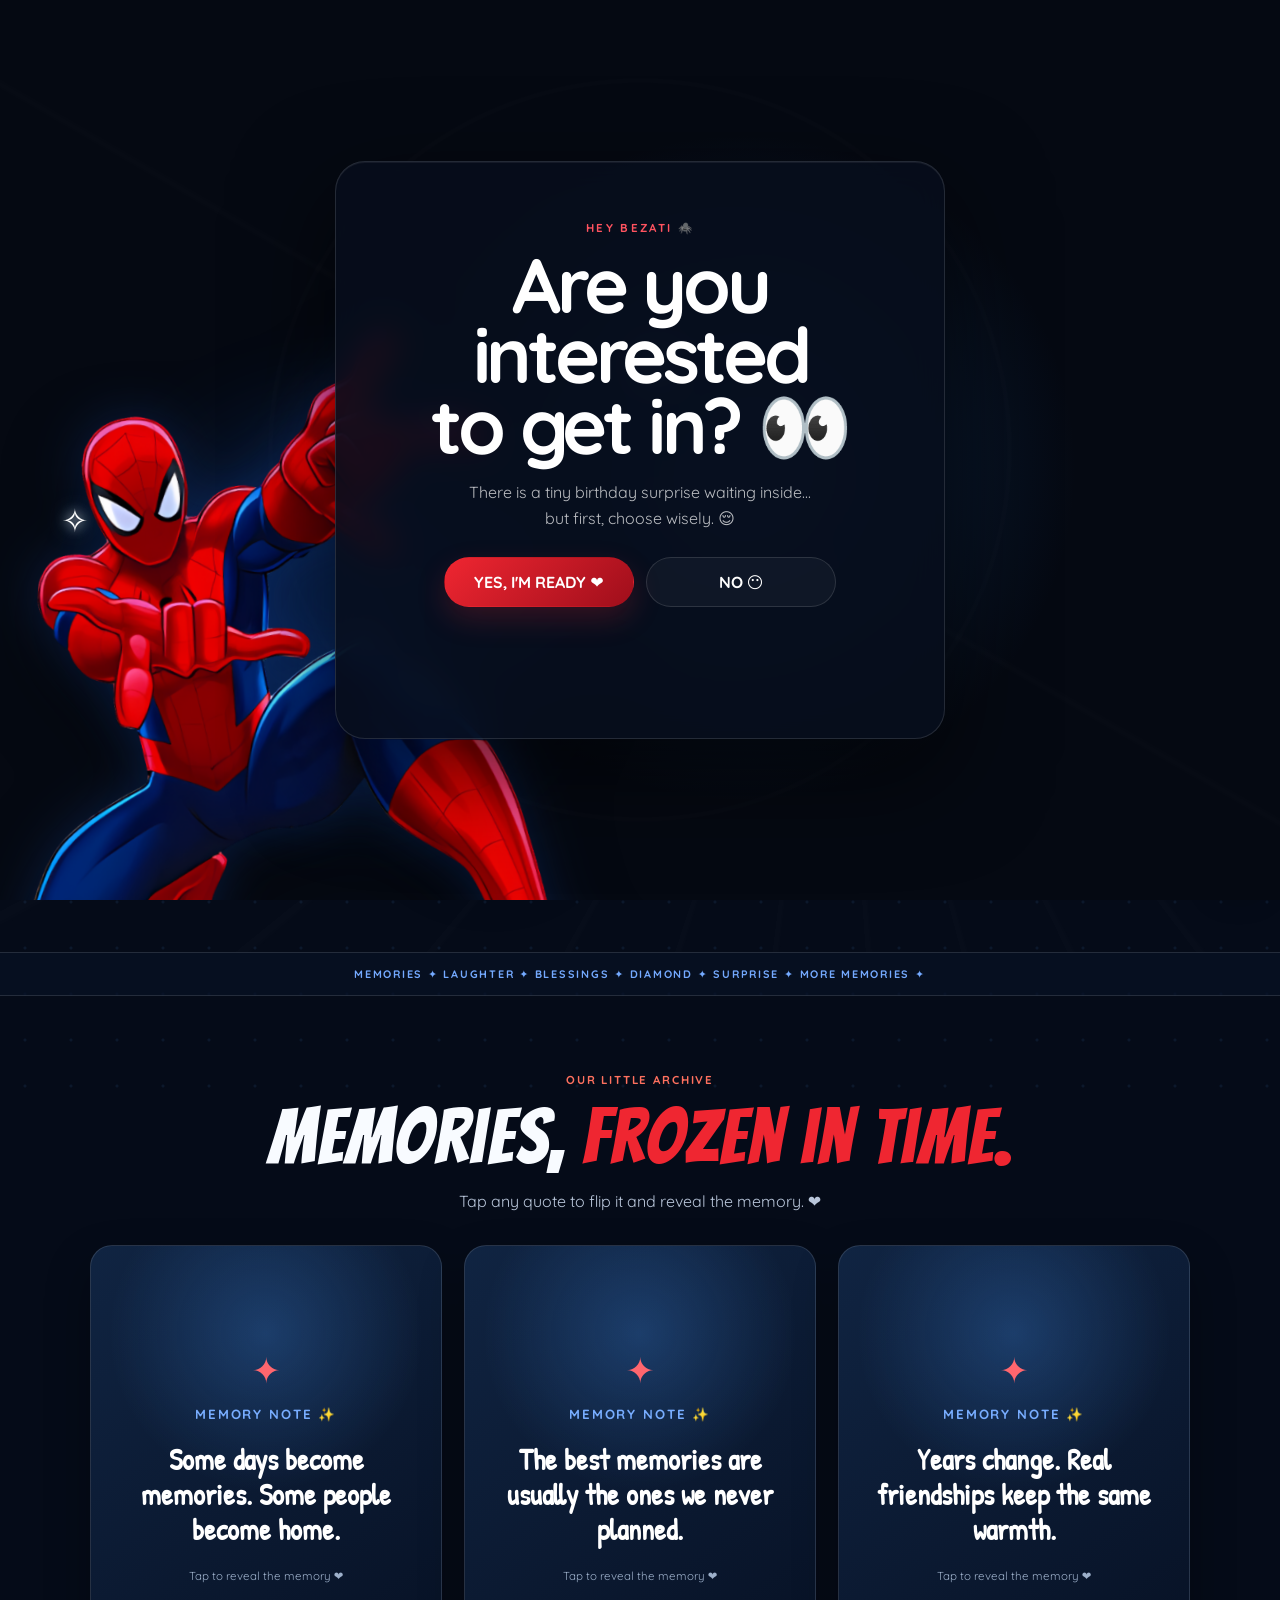
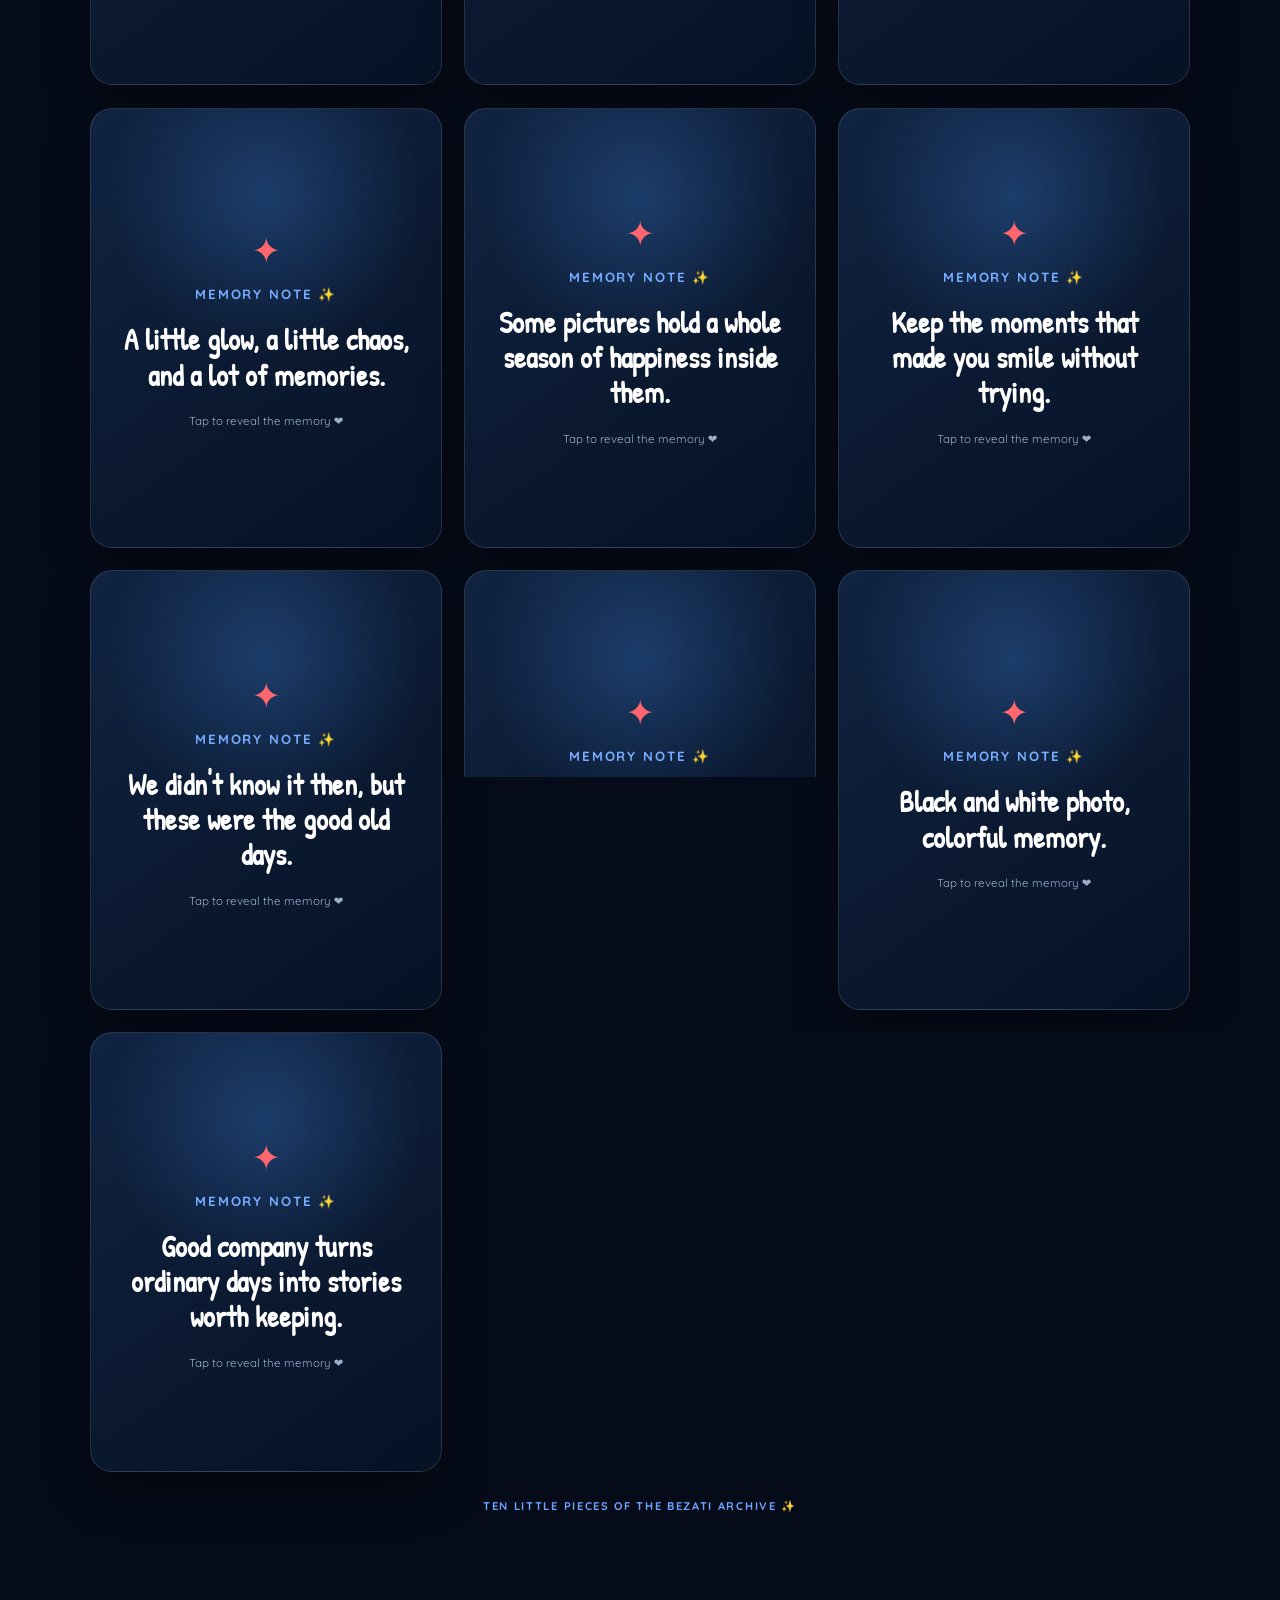
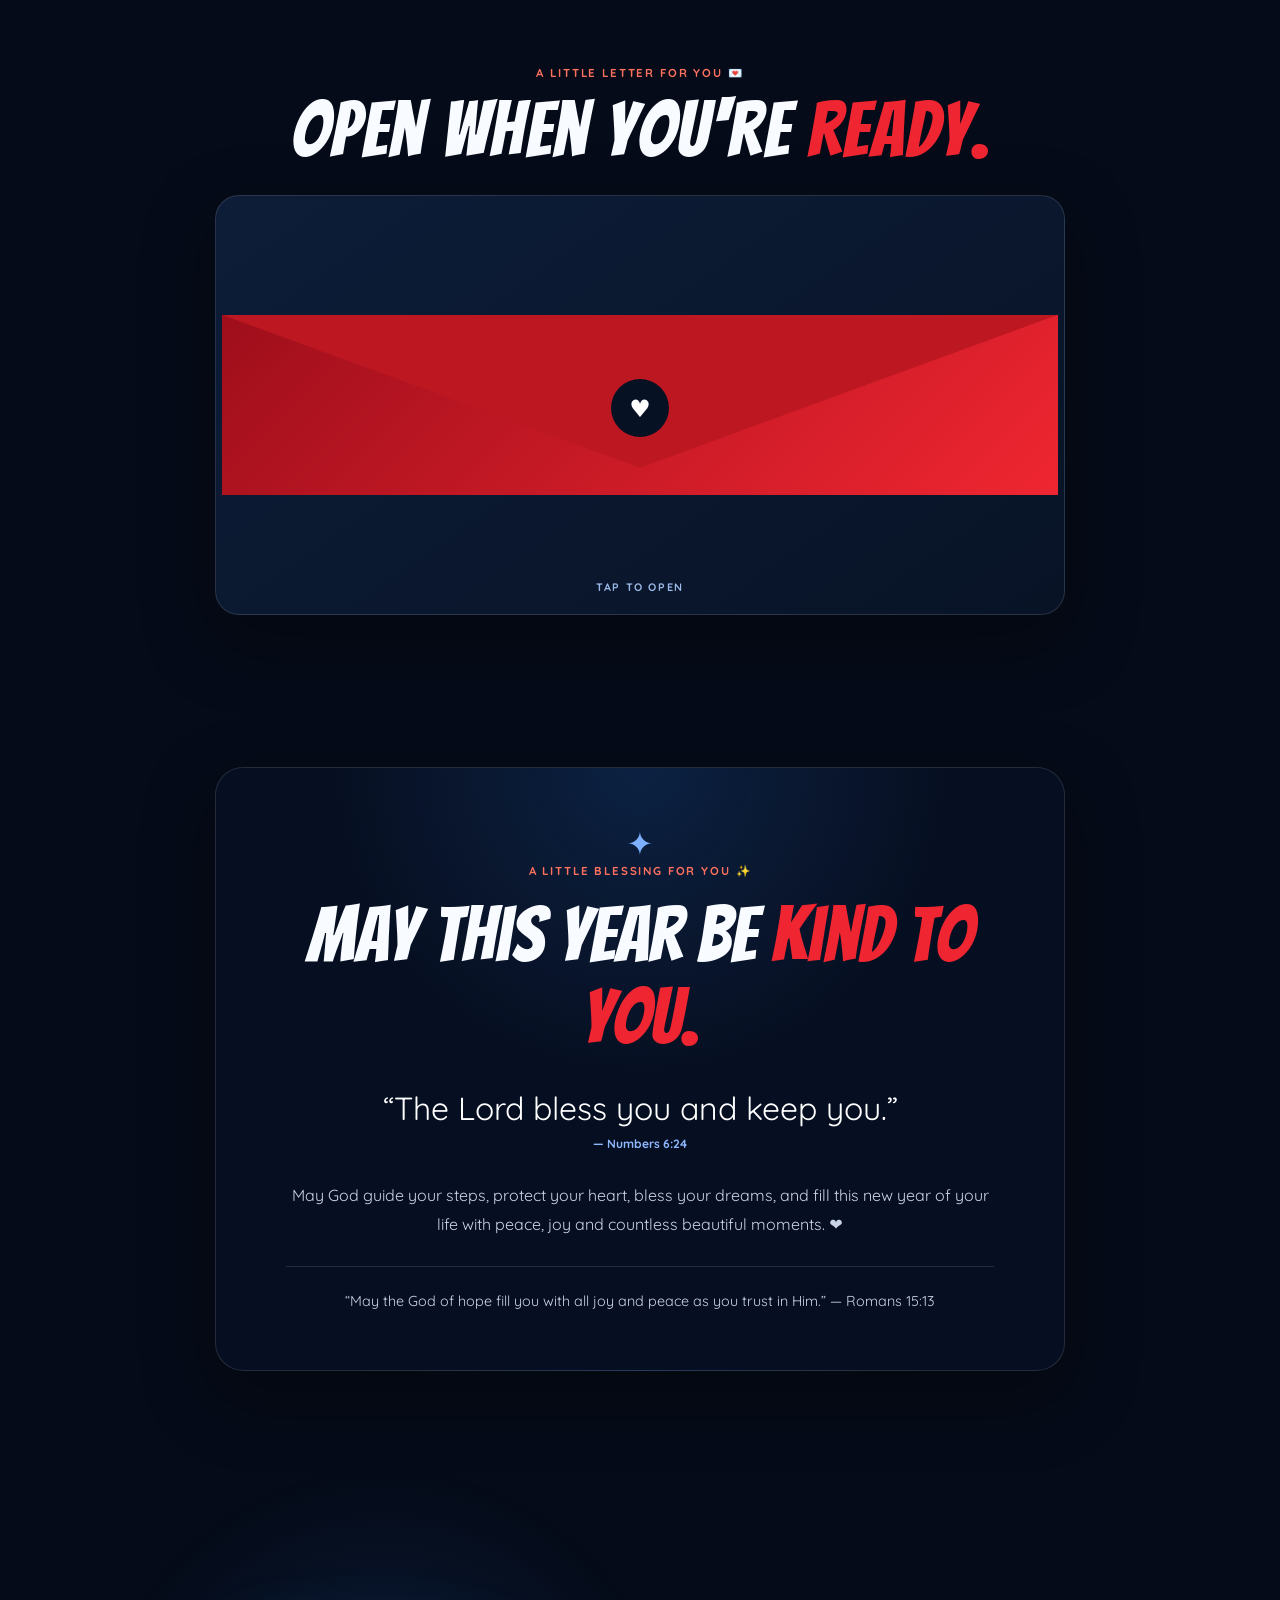
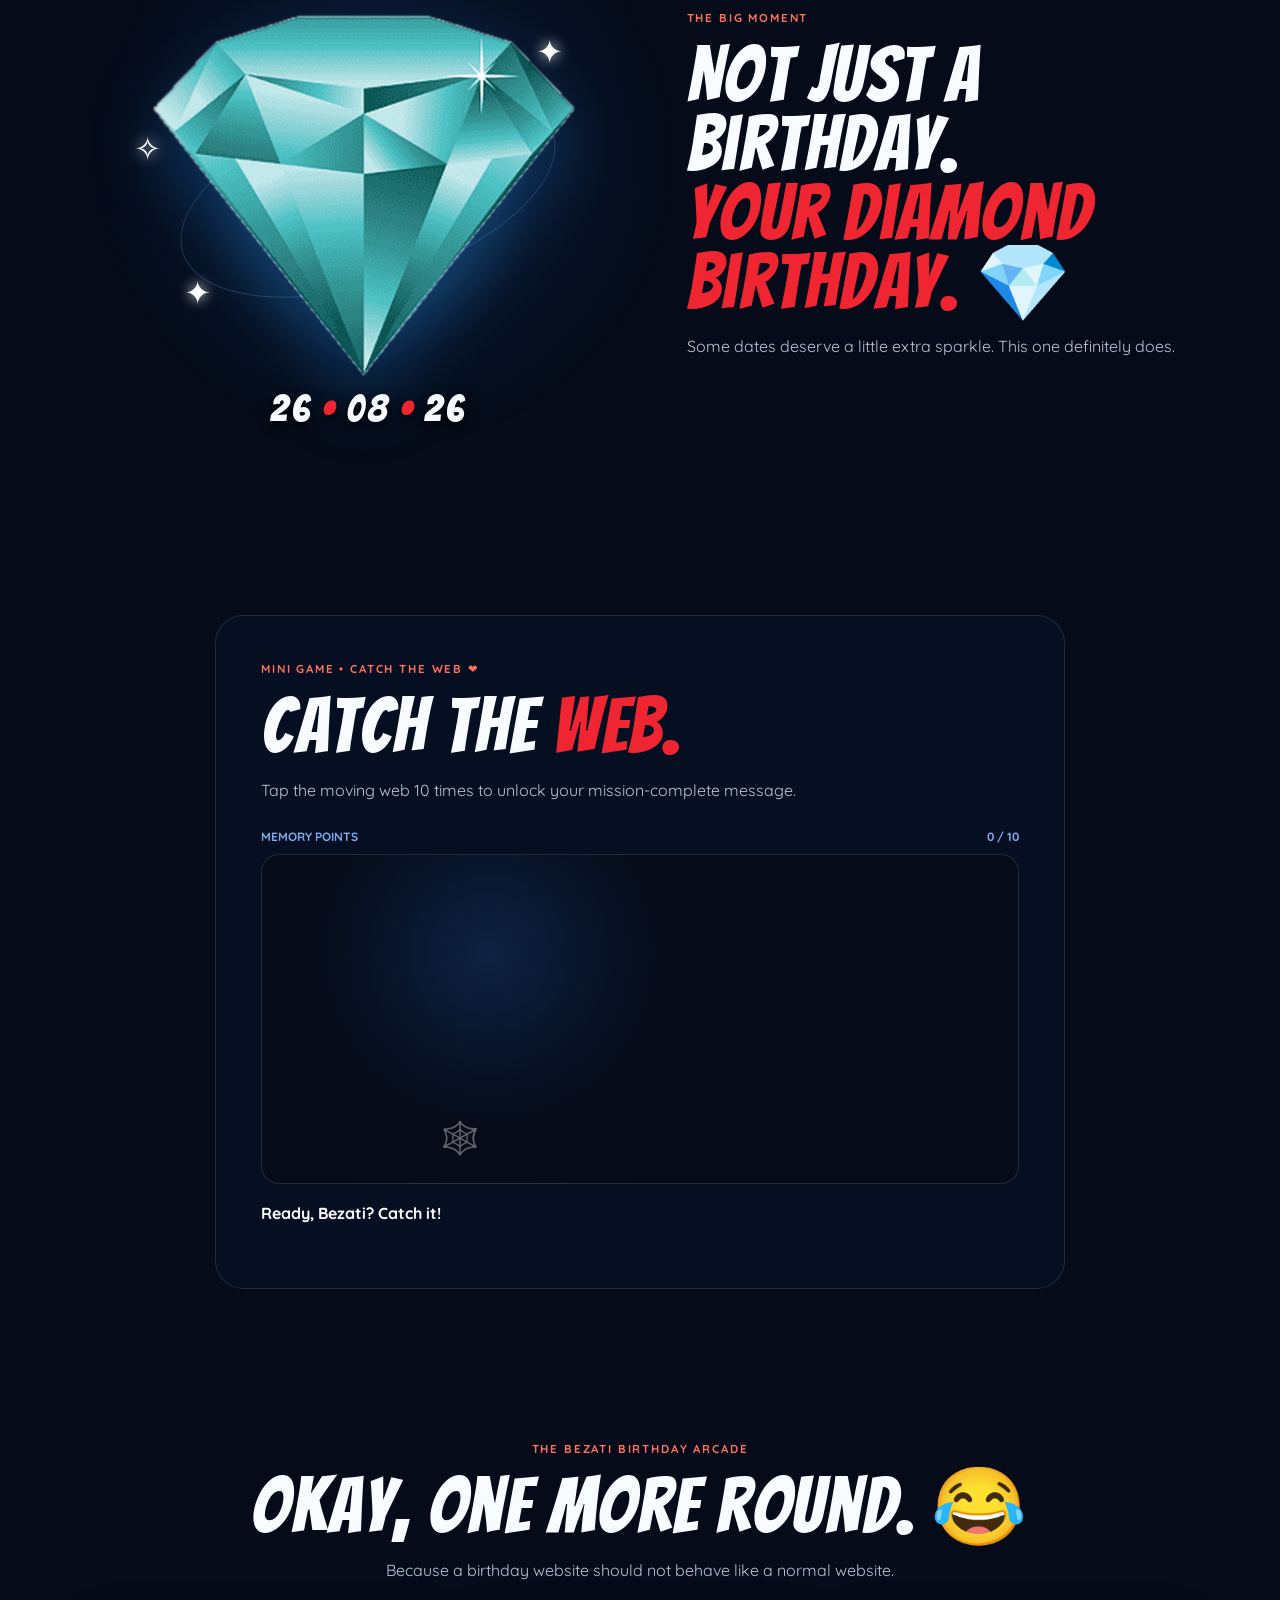
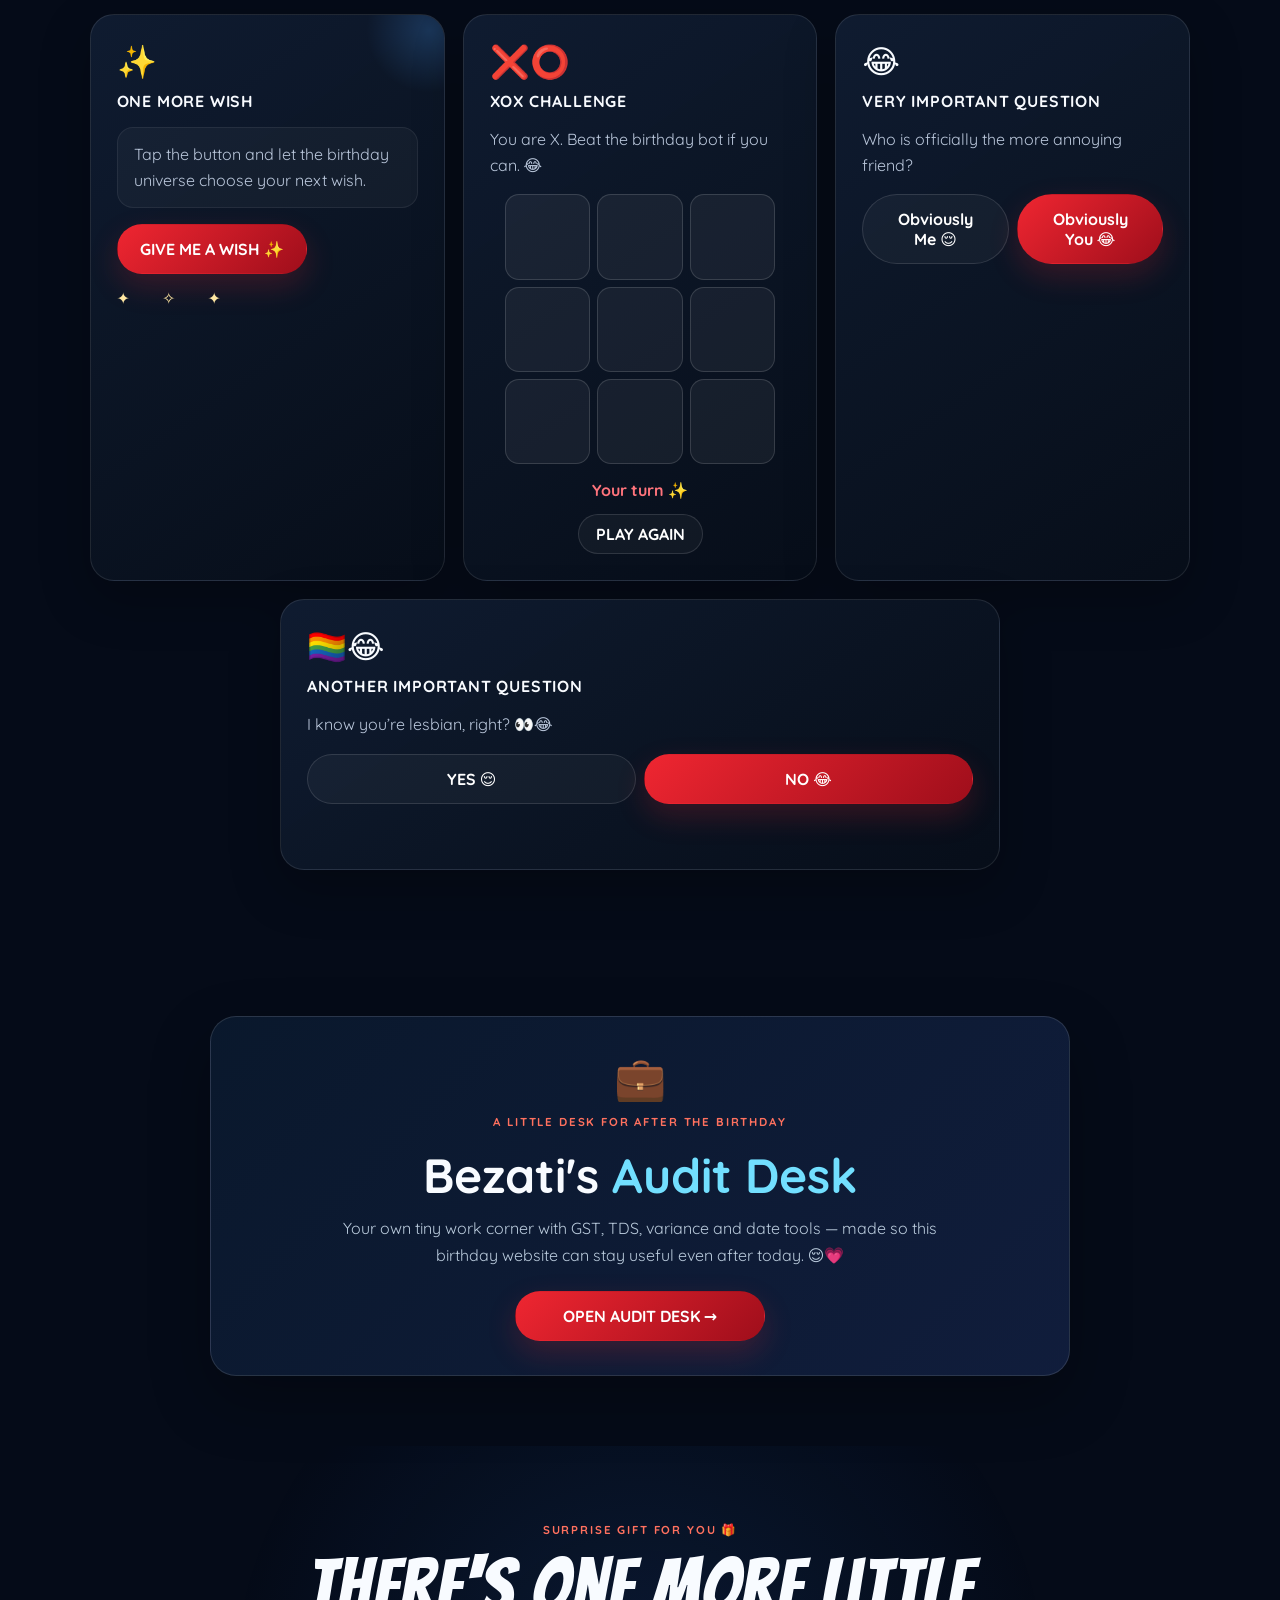
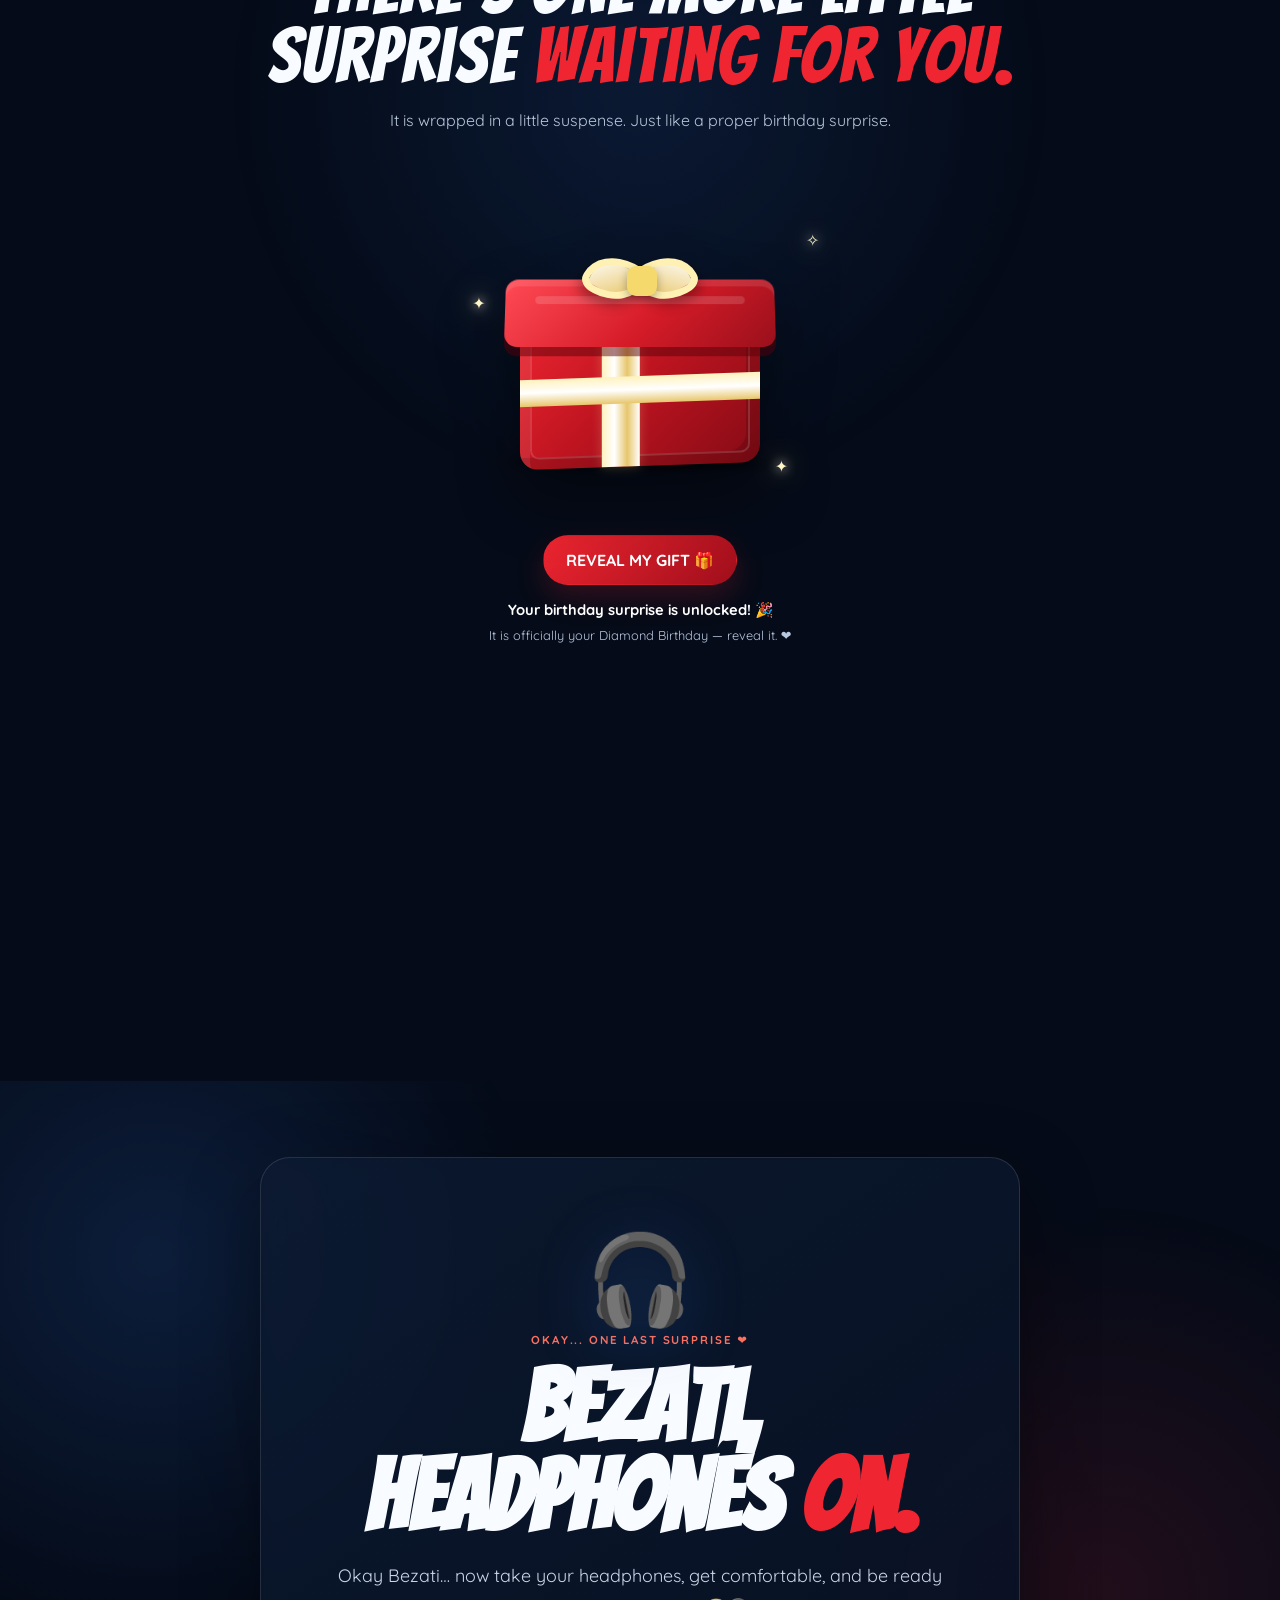
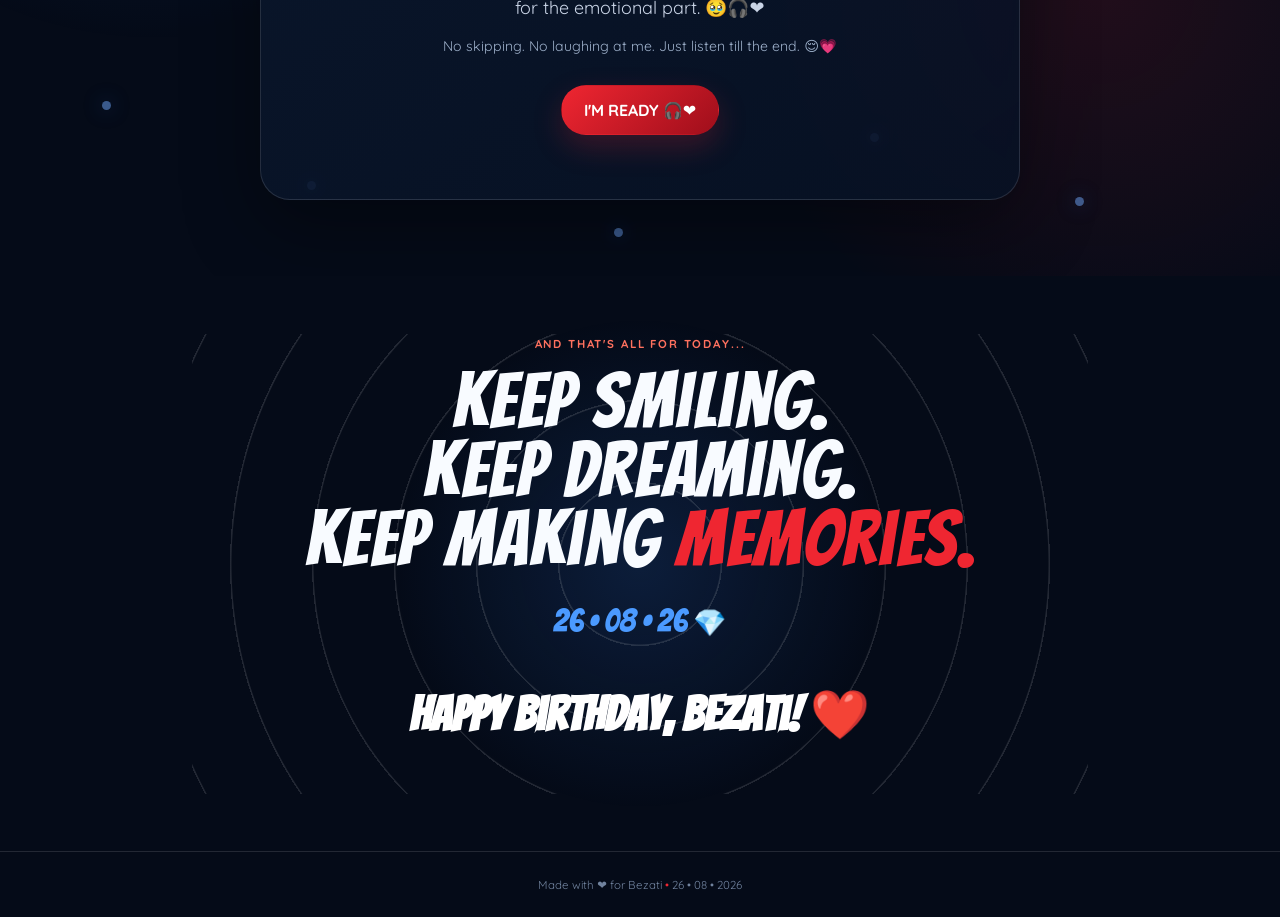
==== commit 7201e35b: "Add direct Audit Desk links to birthday page" ====
--- a/index.html
+++ b/index.html
@@ -14,10 +14,10 @@
 <button class="music-toggle" id="musicToggle" type="button" aria-label="Mute birthday soundtrack" aria-pressed="false">♫</button>
 <div class="site-web-decoration" aria-hidden="true"><span></span><i></i><b></b></div>
 <section class="intro-gate" id="introGate" aria-label="Birthday surprise introduction"><div class="intro-webs" aria-hidden="true"></div><div class="intro-spidey" aria-hidden="true"><div class="intro-spidey-glow"></div><img src="assets/illustrations/spiderman-v6.png" alt=""><span class="intro-spark intro-spark-a">✦</span><span class="intro-spark intro-spark-b">✧</span></div><div class="intro-card"><div class="intro-kicker">HEY BEZATI 🕷️</div><h2>Are you interested<br>to get in? 👀</h2><p>There is a tiny birthday surprise waiting inside...<br>but first, choose wisely. 😌</p><div class="intro-actions"><button class="btn primary" id="introYes">YES, I'M READY ❤️</button><button class="btn ghost" id="introNo">NO 😶</button></div><div class="intro-reaction" id="introReaction" aria-live="polite"></div><div class="intro-progress" aria-hidden="true"><span></span></div></div></section>
-<header class="site-header"><a class="brand" href="#home"><span class="brand-spider">✦</span> BEZATI <span>•</span> 26.08.26</a><nav class="desktop-nav"><a href="#home">HOME</a><a href="#memories">MEMORIES</a><a href="#letter">LETTER</a><a href="#blessing">BLESSING</a><a href="#diamond">DIAMOND</a><a href="#activities">ACTIVITIES</a><a href="#gift">GIFT</a></nav><button class="menu-btn" id="menuBtn" aria-label="Open menu" aria-expanded="false">☰</button></header>
-<div class="mobile-menu" id="mobileMenu"><a href="#home">HOME</a><a href="#memories">MEMORIES</a><a href="#letter">LETTER</a><a href="#blessing">BLESSING</a><a href="#diamond">DIAMOND</a><a href="#activities">ACTIVITIES</a><a href="#gift">GIFT</a></div>
+<header class="site-header"><a class="brand" href="#home"><span class="brand-spider">✦</span> BEZATI <span>•</span> 26.08.26</a><nav class="desktop-nav"><a href="#home">HOME</a><a href="#memories">MEMORIES</a><a href="#letter">LETTER</a><a href="#blessing">BLESSING</a><a href="#diamond">DIAMOND</a><a href="#activities">ACTIVITIES</a><a href="#gift">GIFT</a><a href="audit.html">AUDIT DESK</a></nav><button class="menu-btn" id="menuBtn" aria-label="Open menu" aria-expanded="false">☰</button></header>
+<div class="mobile-menu" id="mobileMenu"><a href="#home">HOME</a><a href="#memories">MEMORIES</a><a href="#letter">LETTER</a><a href="#blessing">BLESSING</a><a href="#diamond">DIAMOND</a><a href="#activities">ACTIVITIES</a><a href="#gift">GIFT</a><a href="audit.html">AUDIT DESK</a></div>
 <main>
-<section class="hero" id="home"><div class="hero-web-bg" aria-hidden="true"></div><div class="hero-composition"><div class="hero-spidey-3d" aria-hidden="true"><div class="spidey-glow"></div><img class="spidey-main" src="assets/illustrations/spiderman-v6.png" alt=""><span class="spidey-spark spidey-spark-a">✦</span><span class="spidey-spark spidey-spark-b">✧</span></div><div class="hero-copy hero-copy-right"><div class="eyebrow">A TINY INTERNET CORNER, MADE JUST FOR YOU</div><h1>Happy Birthday,<br><span>Bezati.</span> <em>♥</em></h1><div class="date-lockup"><b>26</b><i>•</i><b>08</b><i>•</i><b>26</b></div><div class="diamond-label">YOUR DIAMOND BIRTHDAY <span>✦</span></div><p>Today isn't just another birthday. It's <strong>26 • 08 • 26</strong> — your Diamond Birthday. So this little corner of the internet is dedicated to one very special college friend. ✨</p><div class="hero-actions"><a class="btn primary" href="#memories">START THE SURPRISE <span>→</span></a><button class="btn ghost" id="heroWish">ONE MORE WISH ✨</button></div></div></div></section>
+<section class="hero" id="home"><div class="hero-web-bg" aria-hidden="true"></div><div class="hero-composition"><div class="hero-spidey-3d" aria-hidden="true"><div class="spidey-glow"></div><img class="spidey-main" src="assets/illustrations/spiderman-v6.png" alt=""><span class="spidey-spark spidey-spark-a">✦</span><span class="spidey-spark spidey-spark-b">✧</span></div><div class="hero-copy hero-copy-right"><div class="eyebrow">A TINY INTERNET CORNER, MADE JUST FOR YOU</div><h1>Happy Birthday,<br><span>Bezati.</span> <em>♥</em></h1><div class="date-lockup"><b>26</b><i>•</i><b>08</b><i>•</i><b>26</b></div><div class="diamond-label">YOUR DIAMOND BIRTHDAY <span>✦</span></div><p>Today isn't just another birthday. It's <strong>26 • 08 • 26</strong> — your Diamond Birthday. So this little corner of the internet is dedicated to one very special college friend. ✨</p><div class="hero-actions"><a class="btn primary" href="#memories">START THE SURPRISE <span>→</span></a><button class="btn ghost" id="heroWish">ONE MORE WISH ✨</button><a class="btn ghost" href="audit.html">💼 BEZATI'S AUDIT DESK</a></div></div></div></section>
 <section class="ticker"><span>MEMORIES ✦ LAUGHTER ✦ BLESSINGS ✦ DIAMOND ✦ GUITAR ✦ MORE MEMORIES ✦</span></section>
 <section class="section memories" id="memories"><div class="section-head"><div class="eyebrow">OUR LITTLE ARCHIVE</div><h2>Memories, <span>frozen in time.</span></h2><p>Tap any memory to flip it and reveal a tiny quote. ❤️</p></div><div class="memory-grid">
 <button class="memory-card" type="button"><span class="memory-inner"><span class="memory-face memory-front"><img src="assets/photos/memory-01.jpg" alt="College memory together"><b>College days ❤️</b></span><span class="memory-face memory-back"><small>MEMORY NOTE ✨</small><strong>Some days become memories. Some people become home.</strong><em>Tap again to return</em></span></span></button>
--- a/polish.css
+++ b/polish.css
@@ -0,0 +1,31 @@
+/* Birthday site polish: unified background, cute typography, compact spacing, flip memories + XOX */
+body{font-family:"Quicksand",system-ui,sans-serif;background:#050b18;background-image:radial-gradient(circle at 12% 18%,rgba(45,114,217,.16),transparent 28%),radial-gradient(circle at 86% 52%,rgba(239,38,49,.10),transparent 30%),radial-gradient(circle at 35% 88%,rgba(45,114,217,.11),transparent 27%);background-attachment:fixed}
+body:after{content:"";position:fixed;inset:-25%;z-index:0;pointer-events:none;background:radial-gradient(circle,rgba(95,164,255,.13) 0 1px,transparent 2px) 0 0/46px 46px;animation:starDrift 24s linear infinite;opacity:.65}main,.site-header,footer{position:relative;z-index:2}.section,.memories,.letter-section,.blessing,.diamond-section,.game-section,.activity-section,.gift-section,.song-surprise-section,.final-section{background-color:transparent!important}.section{padding-top:clamp(52px,6vw,76px);padding-bottom:clamp(52px,6vw,76px)}.section-head{margin-bottom:30px}.final-section{padding-top:60px!important;padding-bottom:60px!important;min-height:520px!important}
+body p,body button,body a,body blockquote,body cite,body .verse-small,body .gift-lock-status,body .game-message,body .archive-note{font-family:"Quicksand",system-ui,sans-serif}.section-head h2,.diamond-copy h2,.gift-copy h2,.game-card h2,.final-copy h2,.hero h1,.blessing-card h2,.final-copy h3,.song-pre-reveal h2,.song-heading-wrap h2{font-family:Bangers,cursive}.paper-title,.signature,.memory-front b,.memory-back strong{font-family:"Patrick Hand",cursive}
+@keyframes starDrift{to{transform:translate3d(70px,50px,0) rotate(1deg)}}
+/* memories */
+.memory-grid{width:min(1180px,100%);grid-template-columns:repeat(3,minmax(0,1fr));gap:22px;align-items:stretch}.memory-card{padding:0;background:transparent!important;box-shadow:none!important;aspect-ratio:4/5;perspective:1200px;transform:none!important;border-radius:22px}.memory-inner{position:relative;display:block;width:100%;height:100%;transform-style:preserve-3d;transition:transform .72s cubic-bezier(.2,.75,.2,1)}.memory-card.flipped .memory-inner{transform:rotateY(180deg)}.memory-face{position:absolute;inset:0;display:flex;flex-direction:column;backface-visibility:hidden;-webkit-backface-visibility:hidden;border-radius:22px;overflow:hidden;box-shadow:0 20px 45px rgba(0,0,0,.3);border:1px solid rgba(255,255,255,.12)}.memory-front{padding:10px 10px 14px;background:#f4eee8;color:#111}.memory-front img{width:100%;height:calc(100% - 68px)!important;min-height:0!important;object-fit:cover;border-radius:15px;display:block}.memory-front b{height:38px;display:grid;place-items:center;margin:5px 0 0;font-size:1.22rem}.memory-photo-hint{display:block;text-align:center;font-size:.68rem;color:#535353;margin-top:2px}.memory-back{transform:rotateY(180deg);justify-content:center;align-items:center;text-align:center;padding:28px;background:radial-gradient(circle at 50% 20%,rgba(71,154,255,.25),transparent 40%),linear-gradient(145deg,#102442,#071124);color:white}.memory-back:before{content:"✦";font-size:2.2rem;color:#ff666e;margin-bottom:14px}.memory-back small{font-weight:800;letter-spacing:.14em;color:#78adff}.memory-back strong{font-size:clamp(1.45rem,2.3vw,2rem);line-height:1.2;margin:20px 0}.memory-back em{font-style:normal;font-size:.72rem;color:#9db0ca}.archive-note{margin-top:26px}
+/* XOX */
+.xox-board{width:min(270px,100%);aspect-ratio:1;margin:16px auto;display:grid;grid-template-columns:repeat(3,1fr);gap:7px}.xox-board button{border:1px solid rgba(255,255,255,.14);border-radius:14px;background:rgba(255,255,255,.055);color:#fff;font-family:Bangers,cursive;font-size:2.2rem;cursor:pointer;transition:.2s}.xox-board button:hover{background:rgba(45,114,217,.18);transform:scale(1.03)}.xox-board button.x{color:#ff626b}.xox-board button.o{color:#67adff}.xox-result{min-height:26px;text-align:center;font-weight:800;color:#ff747c}.xox-reset{display:block;margin:8px auto 0;padding:9px 17px}.activity-grid{align-items:stretch}.activity-card{height:100%}.funny-question-card{grid-column:1/-1;max-width:720px;width:100%;justify-self:center}.question-pop{animation:questionPop .42s ease}.post-gift-reminder[hidden]{display:none!important}.revealed-reminder{animation:reminderReveal .7s ease both}
+@keyframes questionPop{50%{transform:scale(1.025)}}@keyframes reminderReveal{from{opacity:0;transform:translateY(12px)}to{opacity:1;transform:none}}
+/* keep global background visible while cards retain readable glass */
+.blessing-card,.game-card,.activity-card,.gift-message,.letter-card{backdrop-filter:blur(6px);background-color:rgba(7,17,36,.78)!important}.hero{background:radial-gradient(circle at 12% 45%,rgba(45,114,217,.18),transparent 25%),radial-gradient(circle at 80% 30%,rgba(239,38,49,.12),transparent 30%)!important}.ticker{background:rgba(7,17,36,.72)}
+/* gift stays lively while locked, without moving the layout itself */
+.gift-box-art:not(.opened){animation:giftFloat 2.8s ease-in-out infinite}.gift-box-art:not(.opened) .gift-bow{animation:giftBow 1.9s ease-in-out infinite}.gift-box-art:not(.opened) .gift-sparkles i{animation:giftSpark 1.6s ease-in-out infinite}.gift-box-art:not(.opened) .gift-sparkles i:nth-child(2){animation-delay:.35s}.gift-box-art:not(.opened) .gift-sparkles i:nth-child(3){animation-delay:.7s}
+@keyframes giftFloat{0%,100%{transform:translate3d(0,0,0) rotate(0)}50%{transform:translate3d(0,-8px,0) rotate(1.5deg)}}@keyframes giftBow{0%,100%{transform:scale(1)}50%{transform:scale(1.08) rotate(-2deg)}}@keyframes giftSpark{0%,100%{opacity:.35;transform:scale(.8)}50%{opacity:1;transform:scale(1.25)}}
+
+/* final emotional song surprise */
+.song-surprise-section{position:relative;overflow:hidden;padding-inline:clamp(16px,5vw,72px)!important;background:radial-gradient(circle at 50% 0,rgba(255,177,92,.12),transparent 34%),radial-gradient(circle at 20% 70%,rgba(255,92,131,.10),transparent 30%),#05070b!important}.song-surprise-shell{position:relative;z-index:2;width:min(1120px,100%);margin:auto}.song-ambient{position:absolute;inset:0;pointer-events:none;overflow:hidden}.song-ambient i{position:absolute;width:9px;height:9px;border-radius:50%;background:rgba(255,190,108,.55);filter:blur(.2px);box-shadow:0 0 20px rgba(255,171,74,.35);animation:songFloat 9s linear infinite}.song-ambient i:nth-child(1){left:8%;top:78%;animation-duration:11s}.song-ambient i:nth-child(2){left:24%;top:88%;animation-delay:1.5s}.song-ambient i:nth-child(3){left:68%;top:82%;animation-delay:3s;animation-duration:10s}.song-ambient i:nth-child(4){left:84%;top:90%;animation-delay:.7s;animation-duration:12s}.song-ambient i:nth-child(5){left:48%;top:94%;animation-delay:4s;animation-duration:13s}@keyframes songFloat{0%{transform:translateY(0) scale(.7);opacity:0}15%{opacity:.8}100%{transform:translateY(-760px) scale(1.35);opacity:0}}
+.song-pre-reveal{width:min(760px,100%);margin:auto;text-align:center;padding:clamp(30px,6vw,64px);border:1px solid rgba(255,255,255,.1);border-radius:30px;background:linear-gradient(180deg,rgba(24,18,14,.82),rgba(8,10,14,.9));box-shadow:0 30px 90px rgba(0,0,0,.42);backdrop-filter:blur(14px);transition:.36s ease}.song-pre-reveal.is-leaving{opacity:0;transform:translateY(-10px) scale(.985)}.song-pre-icon{font-size:clamp(3rem,8vw,5.5rem);filter:drop-shadow(0 12px 28px rgba(255,171,74,.22));animation:headphonePulse 2.4s ease-in-out infinite}@keyframes headphonePulse{50%{transform:translateY(-5px) scale(1.04)}}.song-pre-reveal h2{font-size:clamp(3rem,8vw,6.2rem);line-height:.9;margin:8px 0 18px}.song-pre-reveal h2 span,.song-heading-wrap h2 span{color:#ffb05d}.song-pre-reveal>p{max-width:620px;margin:0 auto;color:#e7dfd6;font-size:clamp(.98rem,2vw,1.12rem);line-height:1.8}.song-pre-small{margin-top:10px!important;font-size:.88rem!important;color:#bfb2a7!important}.song-reveal-btn{margin-top:26px;background:#fff;color:#090909;box-shadow:0 12px 40px rgba(255,255,255,.12)}.song-reveal-btn:hover{transform:translateY(-2px) scale(1.02)}
+.song-reveal-content[hidden],.song-after-note[hidden]{display:none!important}.song-reveal-content{opacity:0;transform:translateY(18px);transition:.7s cubic-bezier(.2,.8,.2,1)}.song-reveal-content.is-visible{opacity:1;transform:none}.song-heading-wrap{text-align:center;max-width:900px;margin:0 auto 34px}.song-heading-wrap h2{font-size:clamp(3rem,7vw,6.4rem);line-height:.92;margin:0 0 16px}.song-heading-wrap p{max-width:700px;margin:auto;color:#c9c2bb;line-height:1.75}
+.spotify-player{position:relative;width:min(900px,100%);margin:auto;display:grid;grid-template-columns:minmax(280px,380px) minmax(0,1fr);gap:clamp(24px,4vw,46px);align-items:center;padding:clamp(20px,3vw,34px);border-radius:32px;background:linear-gradient(145deg,rgba(27,27,27,.98),rgba(9,9,9,.99));border:1px solid rgba(255,255,255,.09);box-shadow:0 34px 90px rgba(0,0,0,.52),inset 0 1px rgba(255,255,255,.03);overflow:hidden}.player-glow{position:absolute;width:420px;height:420px;left:-110px;top:-140px;border-radius:50%;background:radial-gradient(circle,rgba(255,174,87,.2),transparent 67%);filter:blur(14px);pointer-events:none}.player-art-wrap{position:relative;z-index:1;width:100%;aspect-ratio:1;border-radius:24px;overflow:hidden;background:#161616;box-shadow:0 28px 55px rgba(0,0,0,.48)}.player-cover{display:block;width:100%;height:100%;object-fit:cover;transition:transform 8s ease}.spotify-player.is-playing .player-cover{transform:scale(1.045)}.player-equalizer{position:absolute;left:16px;right:16px;bottom:16px;height:42px;display:flex;gap:5px;align-items:flex-end;justify-content:center;padding:8px 14px;border-radius:999px;background:rgba(0,0,0,.45);backdrop-filter:blur(10px);opacity:.4;transition:.25s}.player-equalizer i{width:4px;height:9px;border-radius:999px;background:#ffb05d;transform-origin:bottom}.spotify-player.is-playing .player-equalizer{opacity:1}.spotify-player.is-playing .player-equalizer i{animation:eqBars .8s ease-in-out infinite alternate}.spotify-player.is-playing .player-equalizer i:nth-child(2){animation-delay:.12s}.spotify-player.is-playing .player-equalizer i:nth-child(3){animation-delay:.24s}.spotify-player.is-playing .player-equalizer i:nth-child(4){animation-delay:.08s}.spotify-player.is-playing .player-equalizer i:nth-child(5){animation-delay:.19s}@keyframes eqBars{from{height:8px}to{height:28px}}
+.player-body{position:relative;z-index:1;min-width:0}.player-topline{display:flex;align-items:center;justify-content:space-between;gap:16px;font-size:.7rem;font-weight:800;letter-spacing:.15em;color:#b5aaa0}.player-heart{border:0;background:transparent;color:#ffb05d;font-size:1.65rem;cursor:pointer;padding:6px}.player-meta{margin:28px 0 24px}.player-meta h3{margin:0;color:#fff;font-size:clamp(1.5rem,3.2vw,2.45rem);line-height:1.05;overflow-wrap:anywhere}.player-meta p{margin:9px 0 0;color:#aaa;font-size:.95rem}.player-progress-wrap{margin-top:18px}.player-progress,.player-volume{--progress:0%;--volume:85%;width:100%;appearance:none;-webkit-appearance:none;height:5px;border-radius:999px;outline:none;background:linear-gradient(90deg,#fff var(--progress),rgba(255,255,255,.18) var(--progress));cursor:pointer}.player-progress::-webkit-slider-thumb,.player-volume::-webkit-slider-thumb{-webkit-appearance:none;width:15px;height:15px;border-radius:50%;background:#fff;box-shadow:0 0 0 4px rgba(255,255,255,.08)}.player-progress::-moz-range-thumb,.player-volume::-moz-range-thumb{width:15px;height:15px;border:0;border-radius:50%;background:#fff}.player-times{display:flex;justify-content:space-between;margin-top:8px;font-size:.72rem;color:#999;font-variant-numeric:tabular-nums}.player-controls{display:flex;justify-content:center;align-items:center;gap:clamp(24px,5vw,40px);margin:26px 0 20px}.player-controls button{border:0;cursor:pointer}.player-skip{position:relative;width:50px;height:50px;border-radius:50%;background:transparent;color:#d8d8d8;font-size:2rem}.player-skip small{position:absolute;inset:0;display:grid;place-items:center;font-size:.5rem;font-weight:800}.player-play{width:76px;height:76px;border-radius:50%;display:grid;place-items:center;background:#fff;color:#050505;font-size:1.7rem;box-shadow:0 12px 35px rgba(255,255,255,.13);transition:.2s}.player-play:hover{transform:scale(1.04)}.spotify-player.is-playing .player-play{box-shadow:0 0 0 8px rgba(255,176,93,.09),0 12px 35px rgba(255,176,93,.18)}.play-icon{line-height:1;transform:translateX(2px)}.spotify-player.is-playing .play-icon{transform:none;font-weight:900}.player-volume-row{display:grid;grid-template-columns:auto minmax(0,1fr) auto;align-items:center;gap:10px}.player-volume{height:4px;background:linear-gradient(90deg,#ffb05d var(--volume),rgba(255,255,255,.17) var(--volume))}.song-after-note{width:min(760px,100%);margin:28px auto 0;text-align:center;padding:22px 26px;border-radius:22px;background:rgba(255,176,93,.07);border:1px solid rgba(255,176,93,.14);opacity:0;transform:translateY(10px);transition:.7s}.song-after-note.show{opacity:1;transform:none}.song-after-note>span{font-size:1.7rem}.song-after-note p{margin:6px 0 0;color:#e8dfd5;line-height:1.7}
+
+@media(max-width:900px){.memory-grid{grid-template-columns:repeat(2,minmax(0,1fr));max-width:760px}.section{padding-top:48px;padding-bottom:48px}.funny-question-card{grid-column:1/-1}.spotify-player{grid-template-columns:minmax(230px,310px) minmax(0,1fr);gap:24px}.player-play{width:68px;height:68px}}
+@media(max-width:700px){.spotify-player{grid-template-columns:1fr;width:min(520px,100%);padding:18px;border-radius:26px}.player-art-wrap{width:min(100%,390px);justify-self:center;border-radius:20px}.player-meta{margin:20px 0 18px;text-align:left}.player-topline{margin-top:2px}.song-heading-wrap{margin-bottom:24px}.song-pre-reveal{border-radius:24px}.player-controls{margin-block:22px 18px}}
+@media(max-width:560px){body:after{animation:none;opacity:.38}.memory-grid{grid-template-columns:repeat(2,minmax(0,1fr));gap:10px}.memory-card{aspect-ratio:3/4}.memory-front{padding:6px 6px 9px}.memory-front img{height:calc(100% - 51px)!important;border-radius:11px}.memory-front b{height:29px;font-size:.86rem;margin-top:3px}.memory-photo-hint{font-size:.5rem;line-height:1.15;margin-top:1px}.memory-face{border-radius:14px}.memory-back{padding:13px}.memory-back:before{font-size:1.4rem;margin-bottom:6px}.memory-back small{font-size:.5rem}.memory-back strong{font-size:1.08rem;margin:10px 0}.memory-back em{font-size:.52rem}.section{padding-top:38px!important;padding-bottom:38px!important}.section-head{margin-bottom:22px}.final-section{padding-top:42px!important;padding-bottom:42px!important;min-height:450px!important}.xox-board{width:min(250px,90%)}.xox-board button:hover{transform:none}.funny-question-card{grid-column:auto;max-width:100%}.choice-buttons{display:flex;flex-wrap:wrap;justify-content:center;gap:10px}.choice-buttons .btn{min-width:120px}.gift-stage{min-height:360px}.gift-box-art:not(.opened){animation-duration:3.1s}.song-surprise-section{padding-inline:12px!important}.song-pre-reveal{padding:28px 18px}.song-pre-reveal h2{font-size:clamp(2.8rem,15vw,4.7rem)}.song-heading-wrap h2{font-size:clamp(2.65rem,14vw,4.7rem)}.spotify-player{padding:14px;border-radius:22px}.player-art-wrap{border-radius:17px}.player-meta h3{font-size:1.5rem}.player-meta p{font-size:.82rem}.player-controls{gap:24px}.player-play{width:66px;height:66px;font-size:1.45rem}.player-skip{width:44px;height:44px}.player-volume-row{font-size:.8rem}.player-times{font-size:.68rem}.song-after-note{padding:18px 16px}}
+@media(max-width:380px){.spotify-player{padding:12px}.player-controls{gap:16px}.player-play{width:62px;height:62px}.song-pre-reveal>p{font-size:.93rem}.player-meta h3{font-size:1.32rem}}
+@media(prefers-reduced-motion:reduce){body:after,.memory-inner,.gift-box-art,.gift-bow,.gift-sparkles i,.question-pop,.revealed-reminder,.song-ambient i,.song-pre-icon,.player-cover,.player-equalizer i{animation:none!important;transition:none!important}}
+
+/* Match final song surprise to the main Spider-Man navy / blue / red theme */
+.song-surprise-section{background:radial-gradient(circle at 12% 22%,rgba(45,114,217,.18),transparent 30%),radial-gradient(circle at 86% 64%,rgba(239,38,49,.12),transparent 32%),transparent!important}.song-ambient i{background:rgba(112,170,255,.5);box-shadow:0 0 20px rgba(45,114,217,.35)}.song-pre-reveal{background:linear-gradient(145deg,rgba(12,25,48,.88),rgba(7,17,36,.9));border-color:rgba(255,255,255,.12);box-shadow:0 26px 75px rgba(0,0,0,.38);backdrop-filter:blur(10px)}.song-pre-icon{filter:drop-shadow(0 12px 28px rgba(45,114,217,.28))}.song-pre-reveal h2 span,.song-heading-wrap h2 span{color:#ef2631}.song-pre-reveal>p{color:#c9d4e6}.song-pre-small{color:#9db0ca!important}.song-reveal-btn{background:linear-gradient(135deg,#ef2631,#9f0e1b);color:#fff;box-shadow:0 12px 30px rgba(239,38,49,.22)}.song-heading-wrap p{color:#b9c6da}.spotify-player{background:radial-gradient(circle at 12% 12%,rgba(45,114,217,.18),transparent 34%),linear-gradient(145deg,rgba(12,25,48,.96),rgba(7,17,36,.98));border-color:rgba(255,255,255,.12);box-shadow:0 30px 80px rgba(0,0,0,.42),inset 0 1px rgba(255,255,255,.04)}.player-glow{background:radial-gradient(circle,rgba(45,114,217,.24),transparent 67%)}.player-art-wrap{background:#081326;box-shadow:0 24px 50px rgba(0,0,0,.42)}.player-equalizer{background:rgba(5,11,24,.58)}.player-equalizer i{background:#ef2631}.player-topline{color:#8eb8ff}.player-heart{color:#ef2631}.player-meta p{color:#9db0ca}.player-times{color:#86a2c8}.player-skip{color:#d7e5f7}.player-progress{background:linear-gradient(90deg,#2d72d9 var(--progress),rgba(255,255,255,.18) var(--progress))}.player-play{background:linear-gradient(135deg,#ef2631,#9f0e1b);color:#fff;box-shadow:0 12px 35px rgba(239,38,49,.2)}.spotify-player.is-playing .player-play{box-shadow:0 0 0 8px rgba(45,114,217,.1),0 12px 35px rgba(239,38,49,.22)}.player-volume{background:linear-gradient(90deg,#2d72d9 var(--volume),rgba(255,255,255,.17) var(--volume))}.song-after-note{background:rgba(45,114,217,.08);border-color:rgba(45,114,217,.18)}.song-after-note p{color:#c9d4e6}
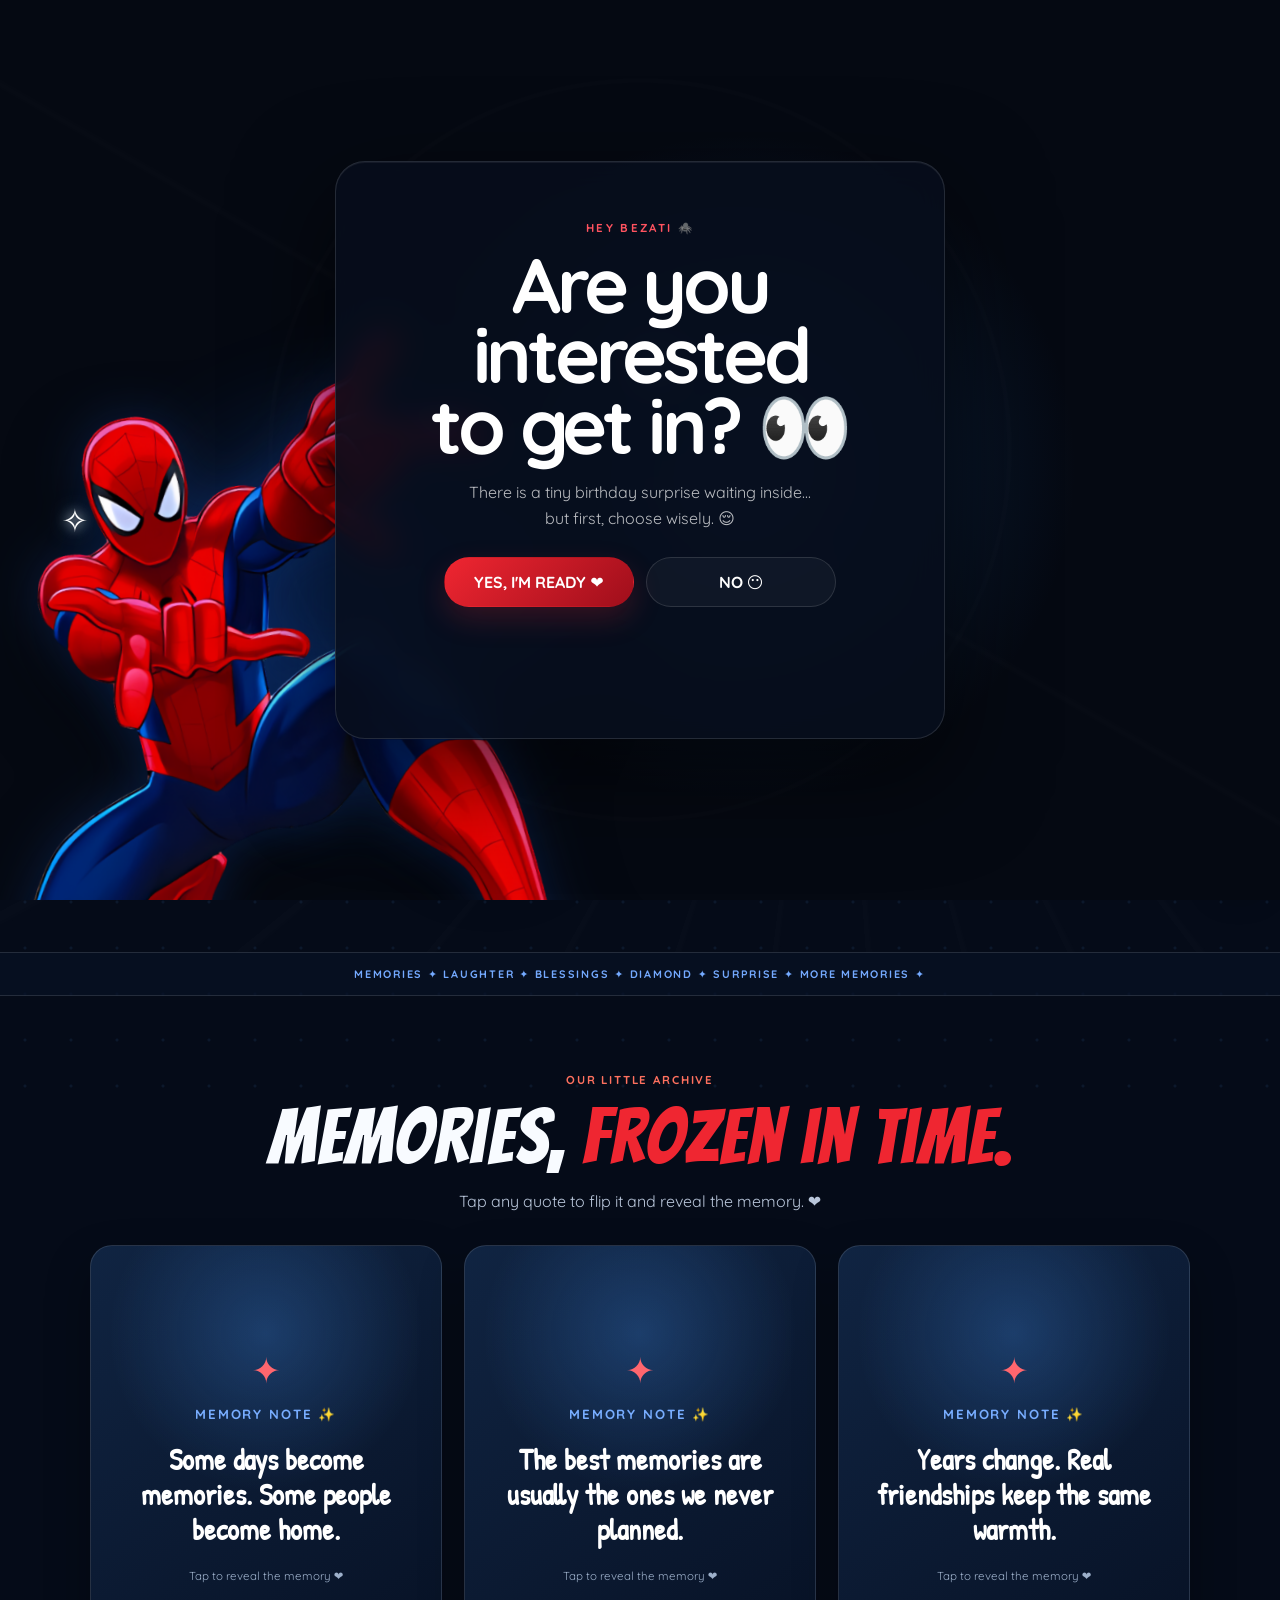
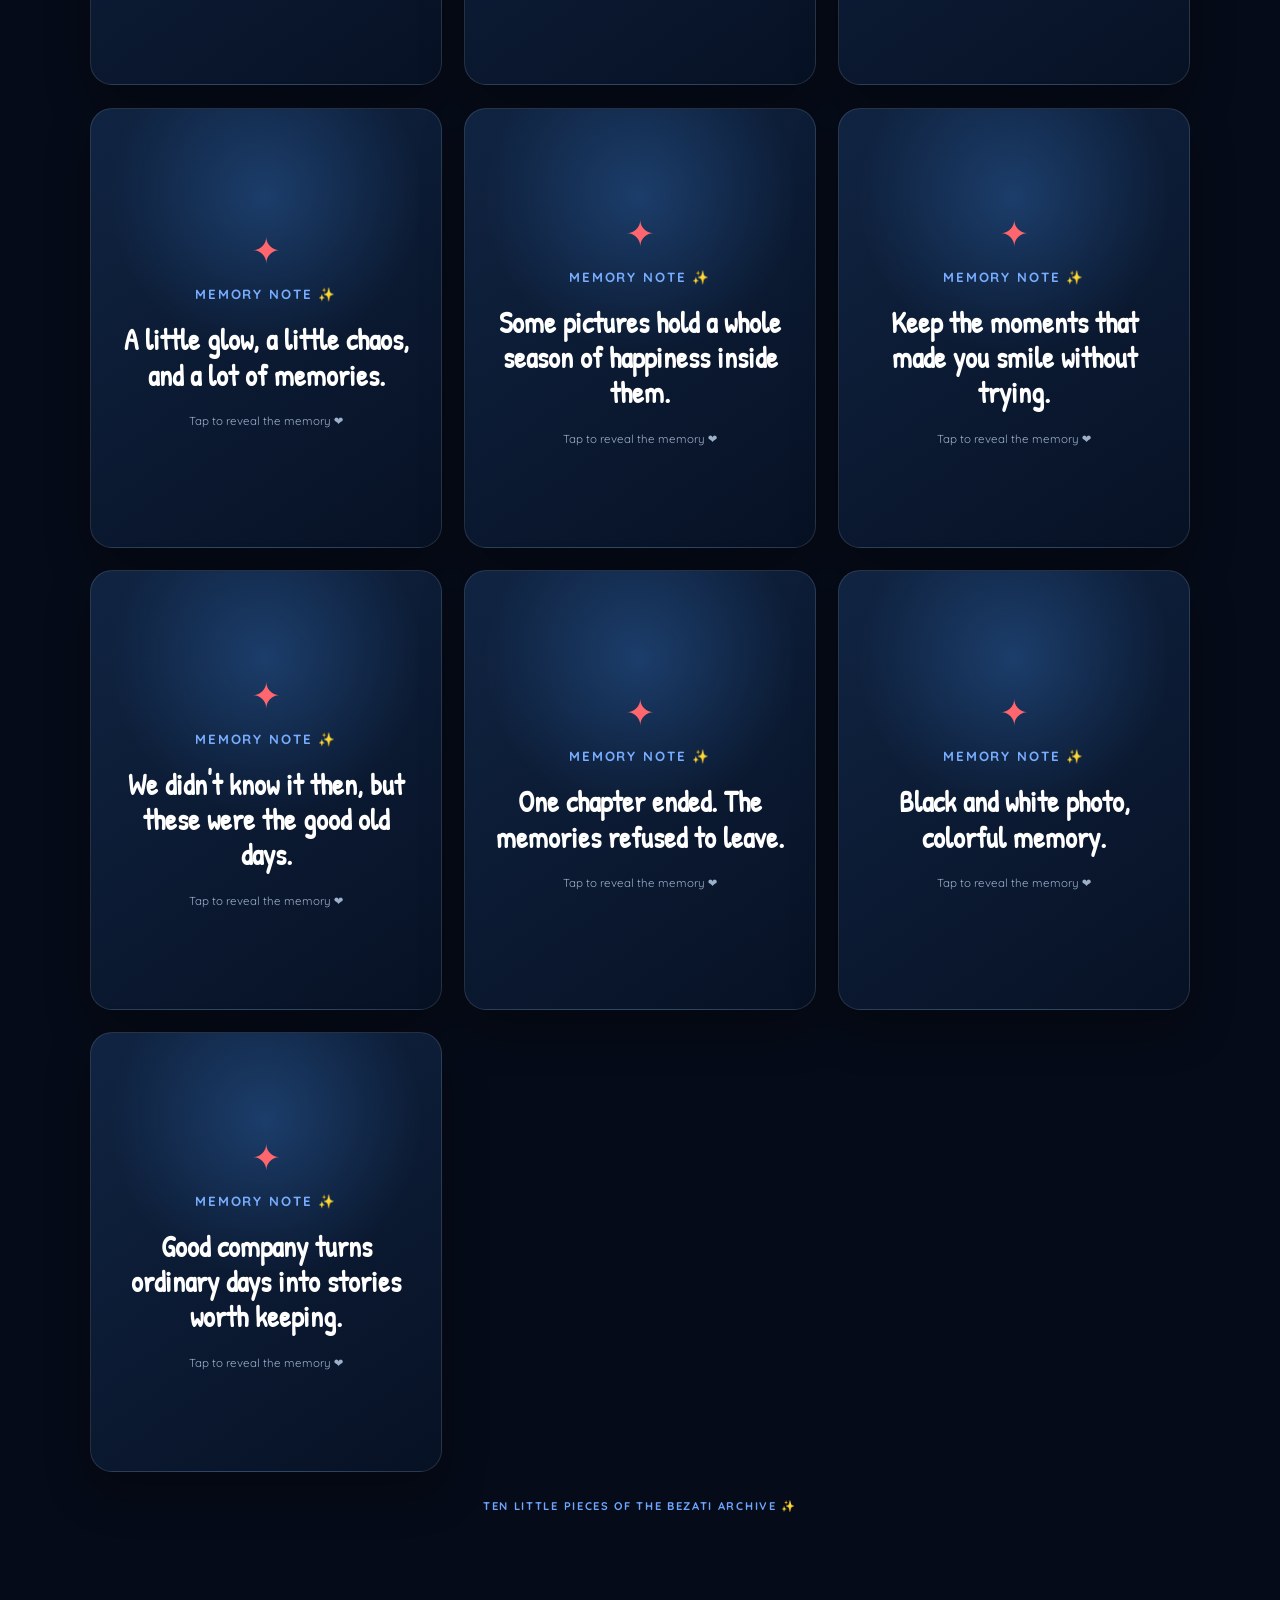
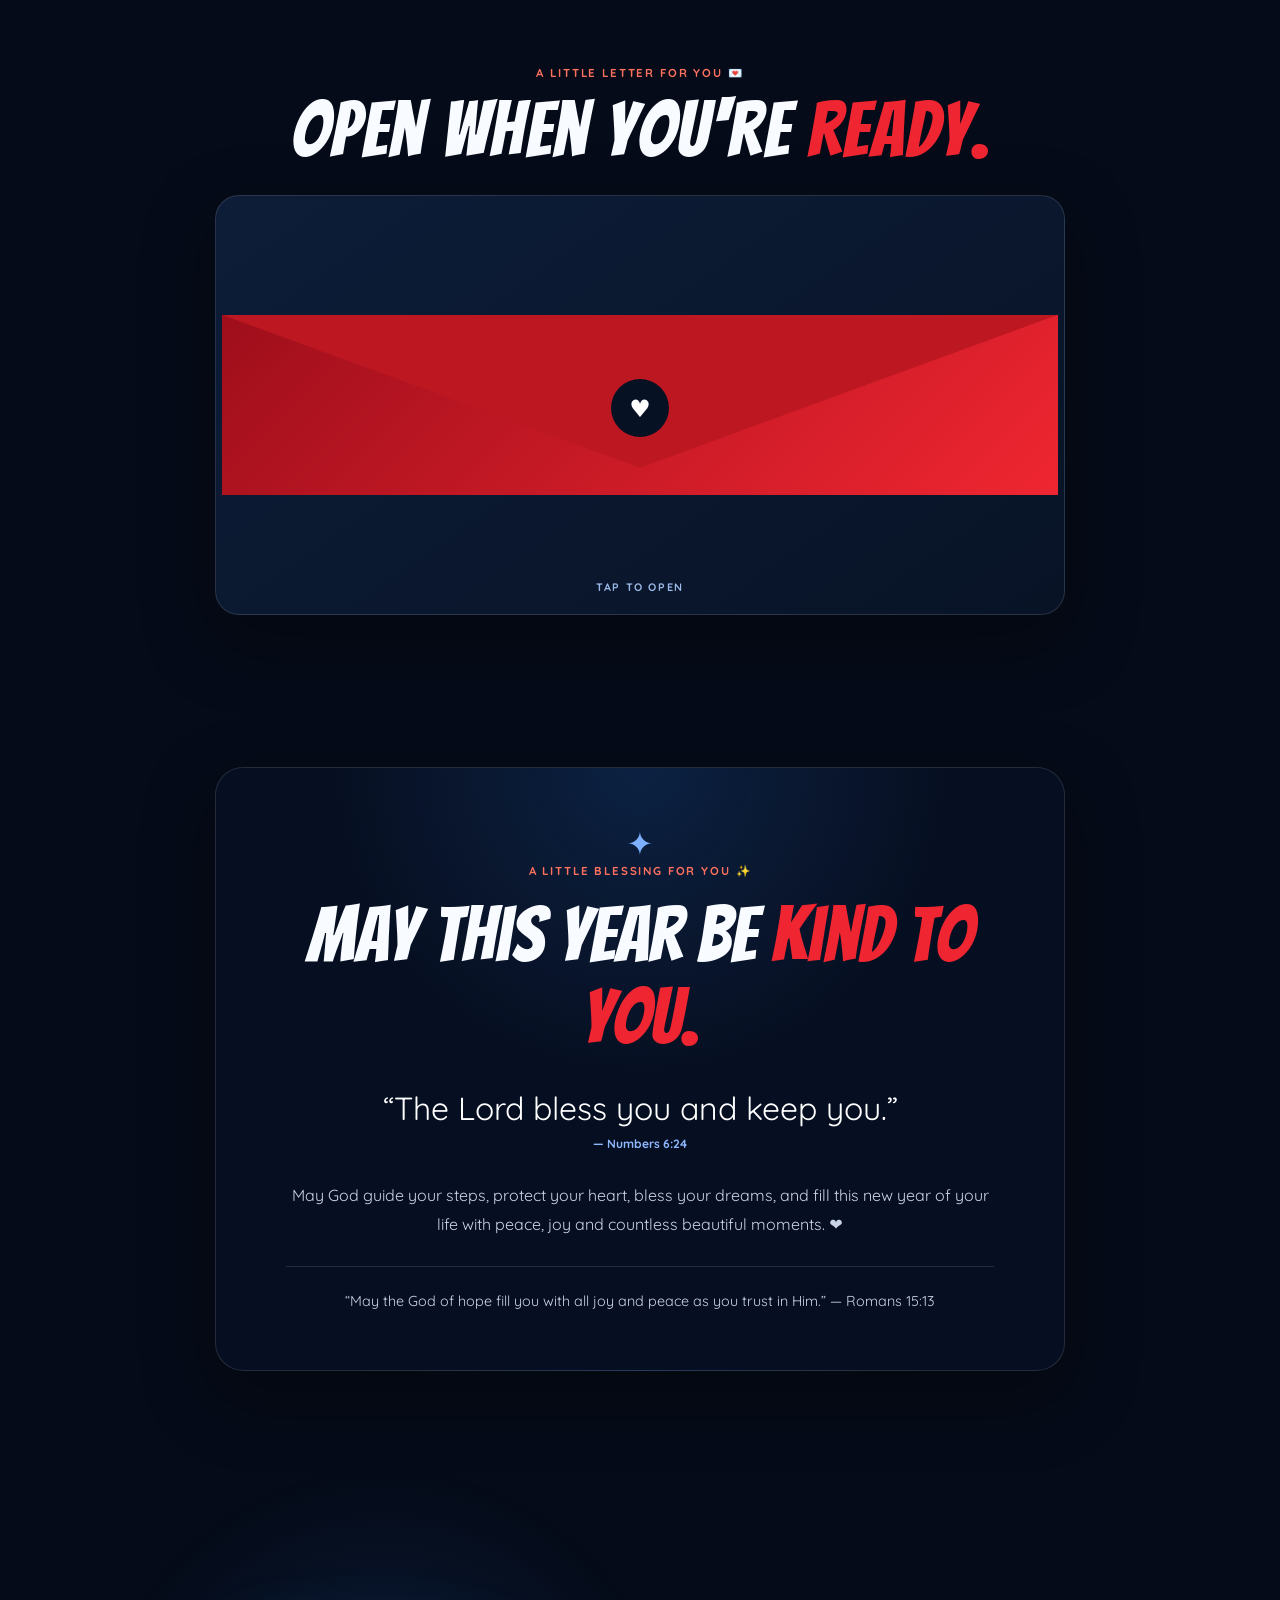
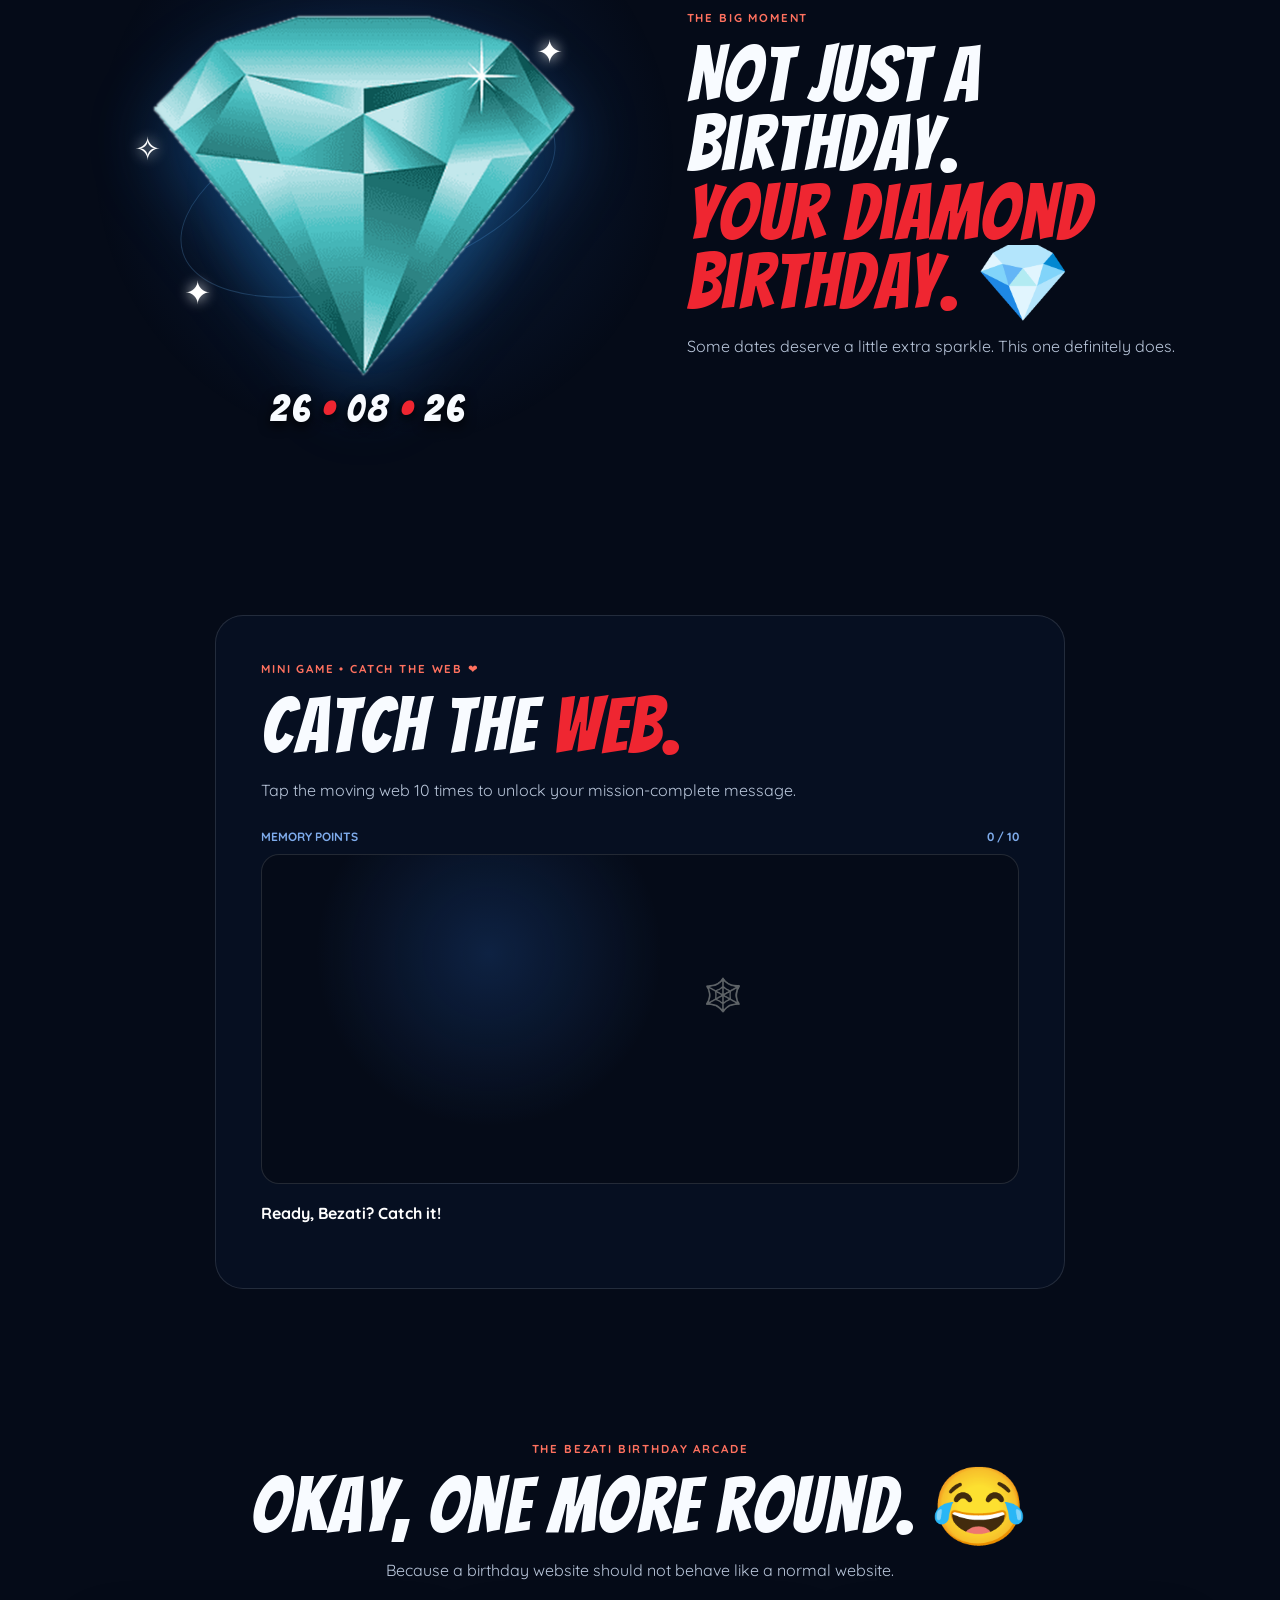
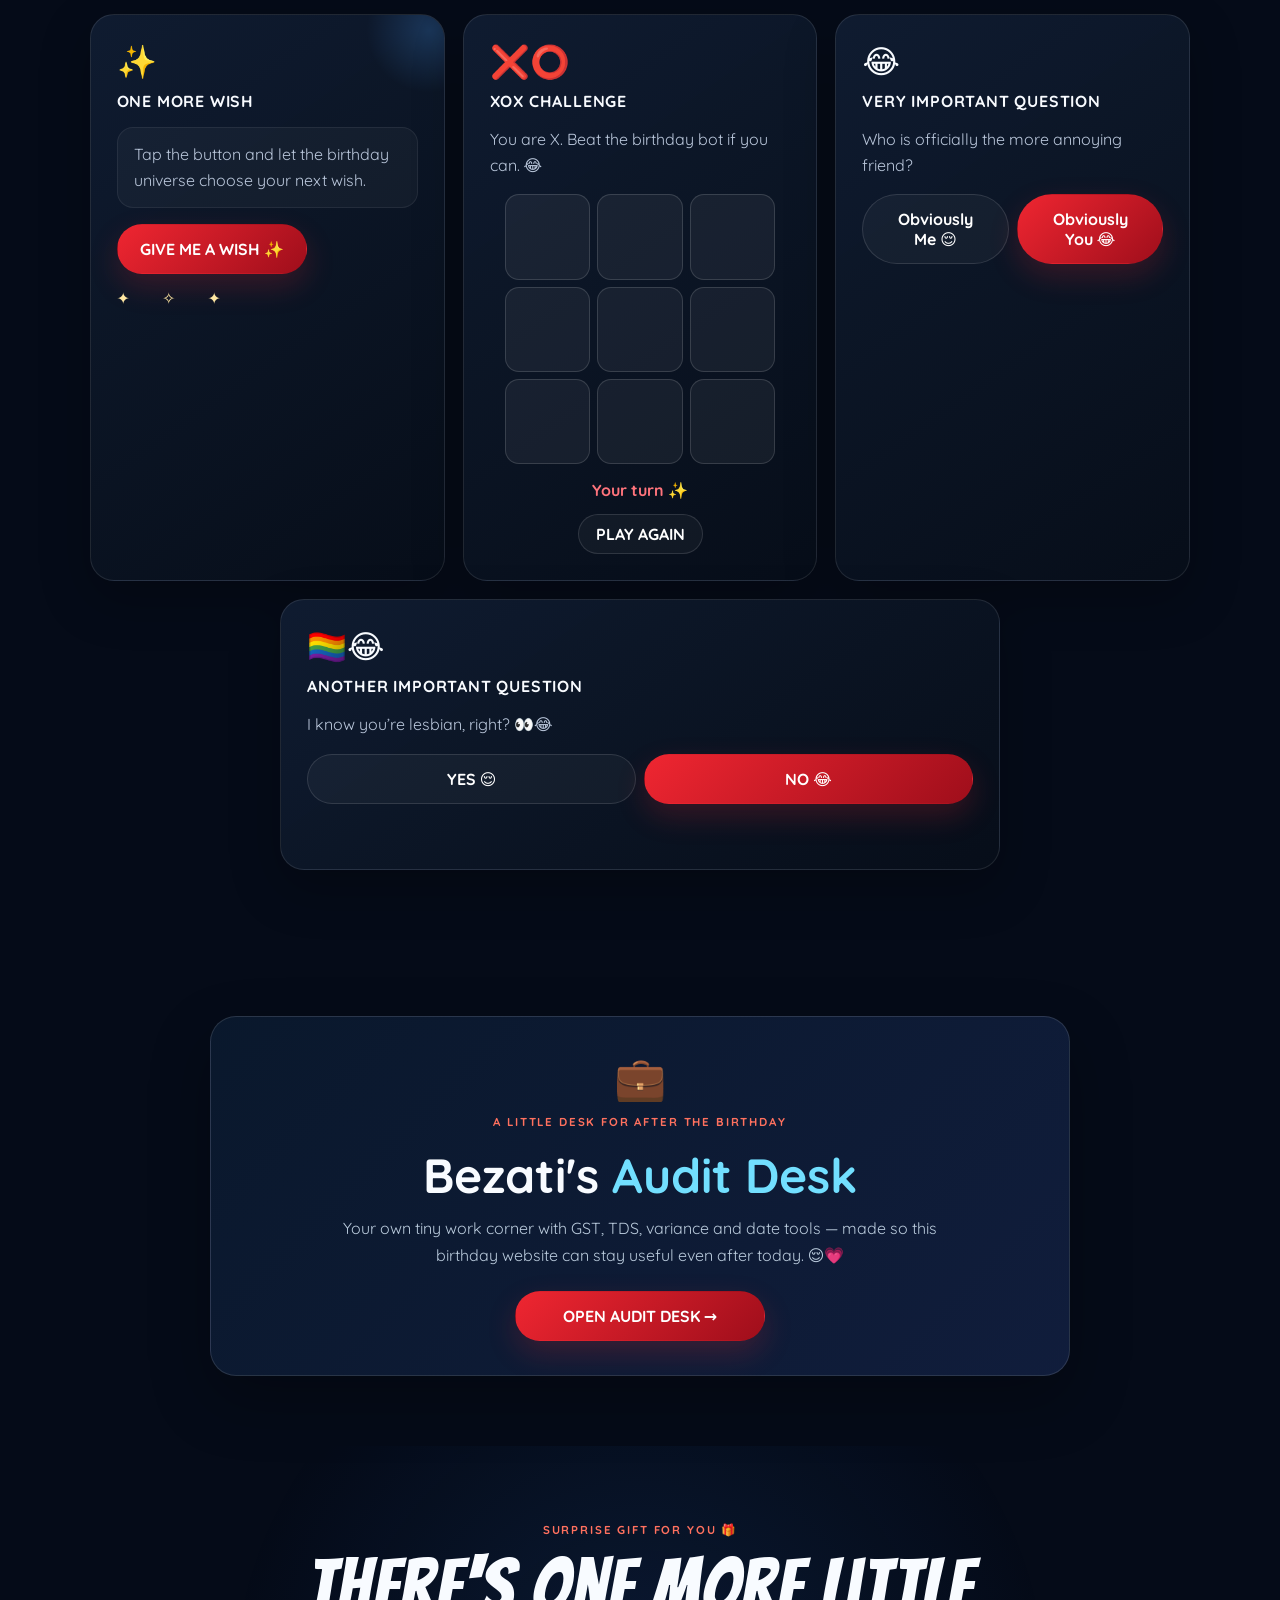
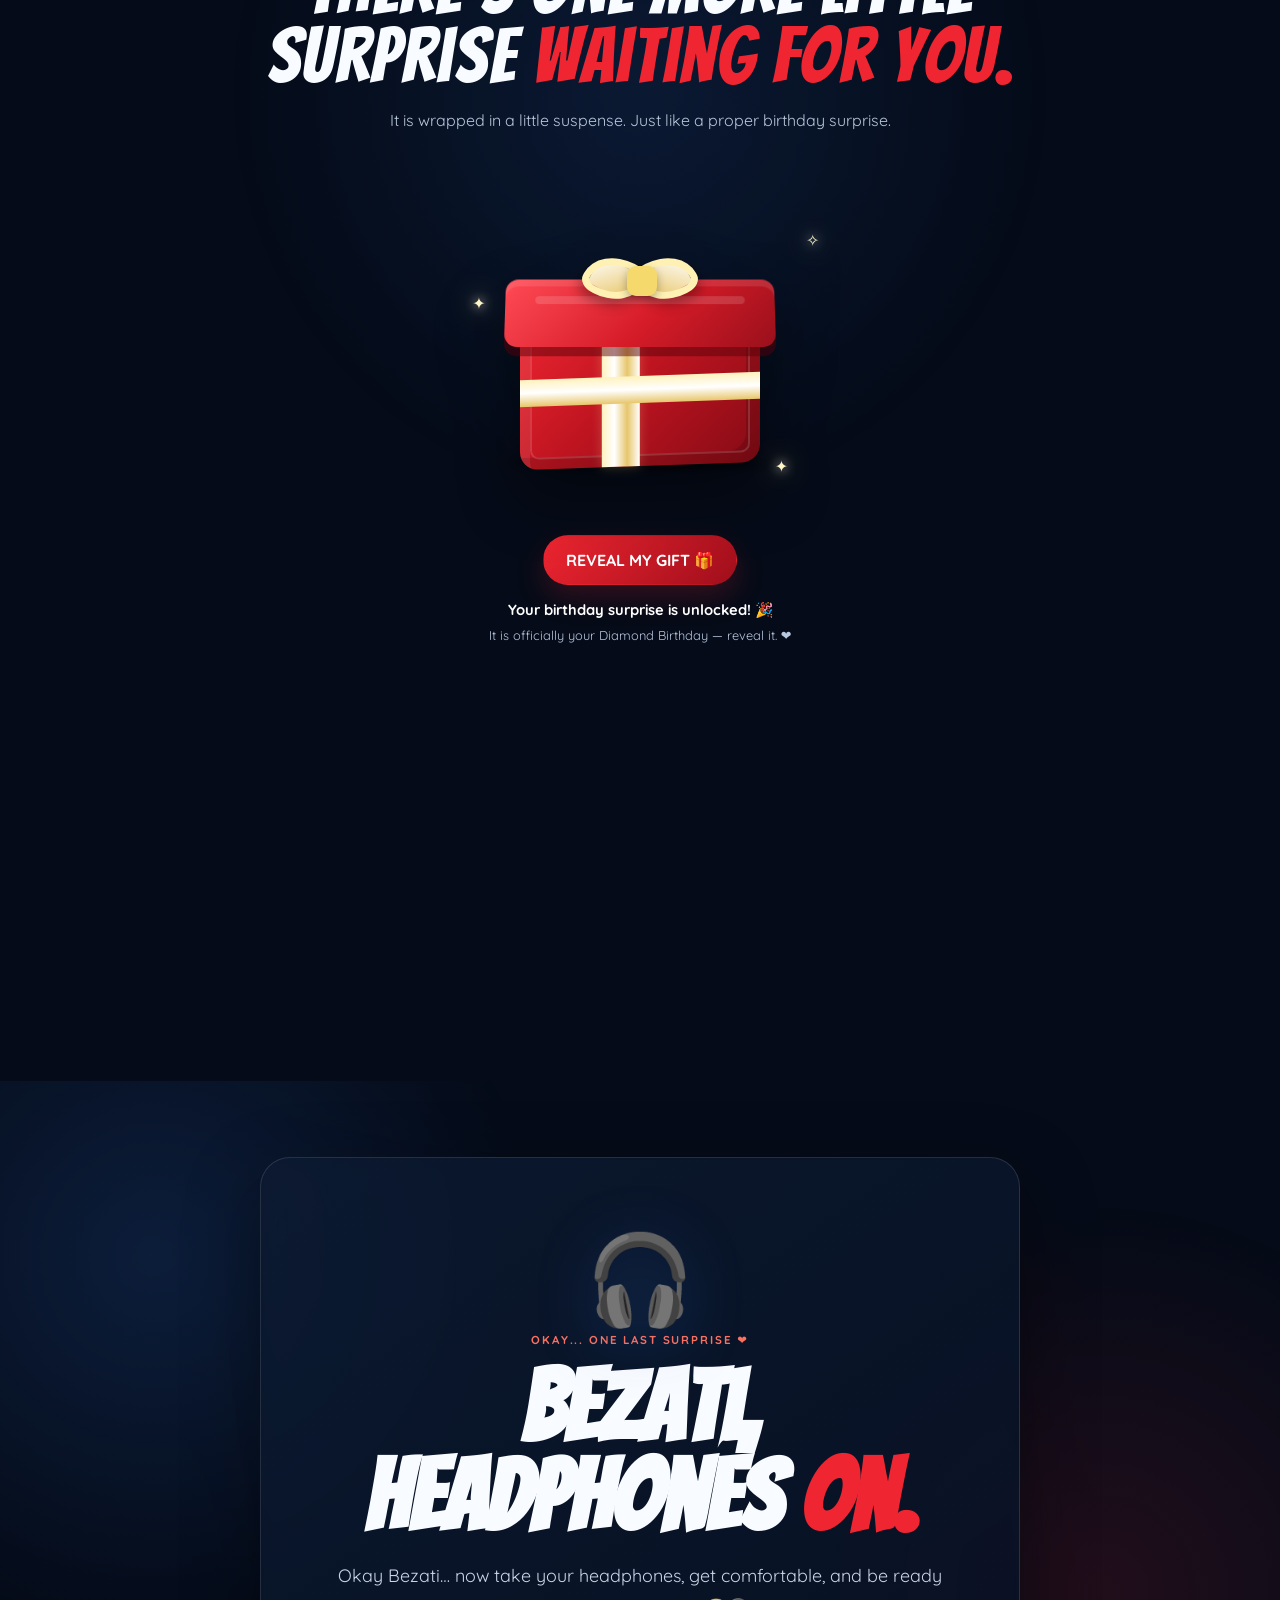
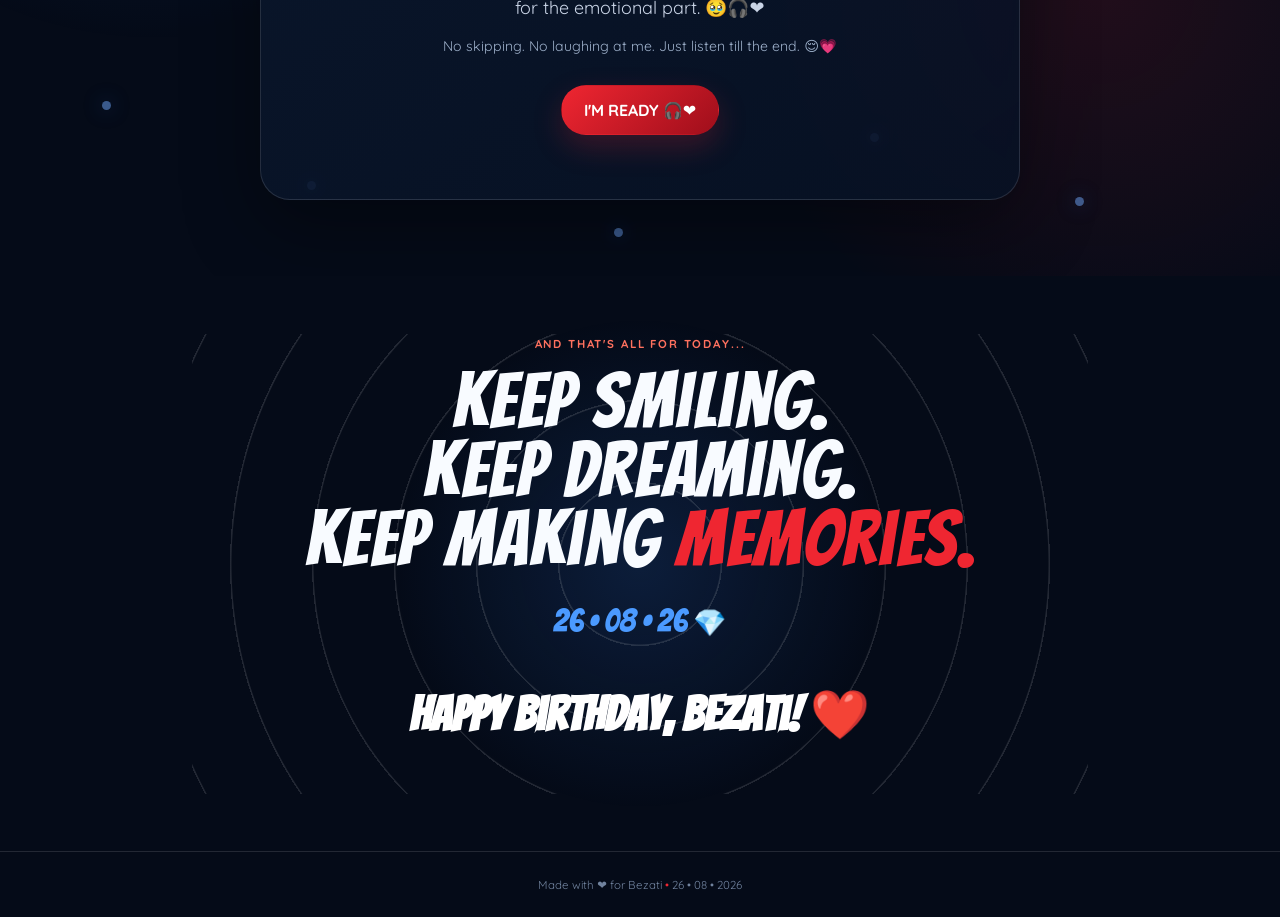
==== commit b2450515: "Force clean Spider-Man assets and remove cached wizard mode" ====
--- a/index.html
+++ b/index.html
@@ -6,7 +6,8 @@
 <title>HBD Bezati❤️</title>
 <link rel="preconnect" href="https://fonts.googleapis.com"><link rel="preconnect" href="https://fonts.gstatic.com" crossorigin>
 <link href="https://fonts.googleapis.com/css2?family=Bangers&family=Patrick+Hand&family=Quicksand:wght@400;500;600;700&display=swap" rel="stylesheet">
-<link rel="stylesheet" href="styles.css"><link rel="stylesheet" href="polish.css">
+<link rel="stylesheet" href="styles.css?v=spider-clean-1"><link rel="stylesheet" href="polish.css?v=spider-clean-1">
+<script>try{localStorage.removeItem('bezatiUniverse')}catch(e){}</script>
 </head>
 <body>
 <div class="spider-verse-art" aria-hidden="true"><div class="spider-web-portal"></div><div class="floating-spider-3d"><img src="assets/illustrations/spider-hd.png" alt=""></div><div class="floating-spiderman-3d"><img src="assets/illustrations/spiderman-v6.png" alt=""></div></div>
@@ -14,10 +15,10 @@
 <button class="music-toggle" id="musicToggle" type="button" aria-label="Mute birthday soundtrack" aria-pressed="false">♫</button>
 <div class="site-web-decoration" aria-hidden="true"><span></span><i></i><b></b></div>
 <section class="intro-gate" id="introGate" aria-label="Birthday surprise introduction"><div class="intro-webs" aria-hidden="true"></div><div class="intro-spidey" aria-hidden="true"><div class="intro-spidey-glow"></div><img src="assets/illustrations/spiderman-v6.png" alt=""><span class="intro-spark intro-spark-a">✦</span><span class="intro-spark intro-spark-b">✧</span></div><div class="intro-card"><div class="intro-kicker">HEY BEZATI 🕷️</div><h2>Are you interested<br>to get in? 👀</h2><p>There is a tiny birthday surprise waiting inside...<br>but first, choose wisely. 😌</p><div class="intro-actions"><button class="btn primary" id="introYes">YES, I'M READY ❤️</button><button class="btn ghost" id="introNo">NO 😶</button></div><div class="intro-reaction" id="introReaction" aria-live="polite"></div><div class="intro-progress" aria-hidden="true"><span></span></div></div></section>
-<header class="site-header"><a class="brand" href="#home"><span class="brand-spider">✦</span> BEZATI <span>•</span> 26.08.26</a><nav class="desktop-nav"><a href="#home">HOME</a><a href="#memories">MEMORIES</a><a href="#letter">LETTER</a><a href="#blessing">BLESSING</a><a href="#diamond">DIAMOND</a><a href="#activities">ACTIVITIES</a><a href="#gift">GIFT</a><a href="audit.html">AUDIT DESK</a></nav><button class="menu-btn" id="menuBtn" aria-label="Open menu" aria-expanded="false">☰</button></header>
-<div class="mobile-menu" id="mobileMenu"><a href="#home">HOME</a><a href="#memories">MEMORIES</a><a href="#letter">LETTER</a><a href="#blessing">BLESSING</a><a href="#diamond">DIAMOND</a><a href="#activities">ACTIVITIES</a><a href="#gift">GIFT</a><a href="audit.html">AUDIT DESK</a></div>
+<header class="site-header"><a class="brand" href="#home"><span class="brand-spider">✦</span> BEZATI <span>•</span> 26.08.26</a><nav class="desktop-nav"><a href="#home">HOME</a><a href="#memories">MEMORIES</a><a href="#letter">LETTER</a><a href="#blessing">BLESSING</a><a href="#diamond">DIAMOND</a><a href="#activities">ACTIVITIES</a><a href="#gift">GIFT</a><a href="audit.html?v=clean-1">AUDIT DESK</a></nav><button class="menu-btn" id="menuBtn" aria-label="Open menu" aria-expanded="false">☰</button></header>
+<div class="mobile-menu" id="mobileMenu"><a href="#home">HOME</a><a href="#memories">MEMORIES</a><a href="#letter">LETTER</a><a href="#blessing">BLESSING</a><a href="#diamond">DIAMOND</a><a href="#activities">ACTIVITIES</a><a href="#gift">GIFT</a><a href="audit.html?v=clean-1">AUDIT DESK</a></div>
 <main>
-<section class="hero" id="home"><div class="hero-web-bg" aria-hidden="true"></div><div class="hero-composition"><div class="hero-spidey-3d" aria-hidden="true"><div class="spidey-glow"></div><img class="spidey-main" src="assets/illustrations/spiderman-v6.png" alt=""><span class="spidey-spark spidey-spark-a">✦</span><span class="spidey-spark spidey-spark-b">✧</span></div><div class="hero-copy hero-copy-right"><div class="eyebrow">A TINY INTERNET CORNER, MADE JUST FOR YOU</div><h1>Happy Birthday,<br><span>Bezati.</span> <em>♥</em></h1><div class="date-lockup"><b>26</b><i>•</i><b>08</b><i>•</i><b>26</b></div><div class="diamond-label">YOUR DIAMOND BIRTHDAY <span>✦</span></div><p>Today isn't just another birthday. It's <strong>26 • 08 • 26</strong> — your Diamond Birthday. So this little corner of the internet is dedicated to one very special college friend. ✨</p><div class="hero-actions"><a class="btn primary" href="#memories">START THE SURPRISE <span>→</span></a><button class="btn ghost" id="heroWish">ONE MORE WISH ✨</button><a class="btn ghost" href="audit.html">💼 BEZATI'S AUDIT DESK</a></div></div></div></section>
+<section class="hero" id="home"><div class="hero-web-bg" aria-hidden="true"></div><div class="hero-composition"><div class="hero-spidey-3d" aria-hidden="true"><div class="spidey-glow"></div><img class="spidey-main" src="assets/illustrations/spiderman-v6.png" alt=""><span class="spidey-spark spidey-spark-a">✦</span><span class="spidey-spark spidey-spark-b">✧</span></div><div class="hero-copy hero-copy-right"><div class="eyebrow">A TINY INTERNET CORNER, MADE JUST FOR YOU</div><h1>Happy Birthday,<br><span>Bezati.</span> <em>♥</em></h1><div class="date-lockup"><b>26</b><i>•</i><b>08</b><i>•</i><b>26</b></div><div class="diamond-label">YOUR DIAMOND BIRTHDAY <span>✦</span></div><p>Today isn't just another birthday. It's <strong>26 • 08 • 26</strong> — your Diamond Birthday. So this little corner of the internet is dedicated to one very special college friend. ✨</p><div class="hero-actions"><a class="btn primary" href="#memories">START THE SURPRISE <span>→</span></a><button class="btn ghost" id="heroWish">ONE MORE WISH ✨</button><a class="btn ghost" href="audit.html?v=clean-1">💼 BEZATI'S AUDIT DESK</a></div></div></div></section>
 <section class="ticker"><span>MEMORIES ✦ LAUGHTER ✦ BLESSINGS ✦ DIAMOND ✦ GUITAR ✦ MORE MEMORIES ✦</span></section>
 <section class="section memories" id="memories"><div class="section-head"><div class="eyebrow">OUR LITTLE ARCHIVE</div><h2>Memories, <span>frozen in time.</span></h2><p>Tap any memory to flip it and reveal a tiny quote. ❤️</p></div><div class="memory-grid">
 <button class="memory-card" type="button"><span class="memory-inner"><span class="memory-face memory-front"><img src="assets/photos/memory-01.jpg" alt="College memory together"><b>College days ❤️</b></span><span class="memory-face memory-back"><small>MEMORY NOTE ✨</small><strong>Some days become memories. Some people become home.</strong><em>Tap again to return</em></span></span></button>
@@ -38,5 +39,8 @@
 <section class="section activity-section" id="activities"><div class="section-head"><div class="eyebrow">THE BEZATI BIRTHDAY ARCADE</div><h2>Okay, one more round. 😂</h2><p>Because a birthday website should not behave like a normal website.</p></div><div class="activity-grid"><article class="activity-card wish-card"><div class="activity-icon">✨</div><h3>ONE MORE WISH</h3><p class="activity-copy" id="wishCardText">Tap the button and let the birthday universe choose your next wish.</p><button class="btn primary" id="wishCardBtn">GIVE ME A WISH ✨</button><div class="wish-stars" aria-hidden="true"></div></article><article class="activity-card xox-card"><div class="activity-icon">❌⭕</div><h3>XOX CHALLENGE</h3><p>You are X. Beat the birthday bot if you can. 😂</p><div class="xox-board" id="xoxBoard" aria-label="Tic tac toe board"><button data-cell="0"></button><button data-cell="1"></button><button data-cell="2"></button><button data-cell="3"></button><button data-cell="4"></button><button data-cell="5"></button><button data-cell="6"></button><button data-cell="7"></button><button data-cell="8"></button></div><div class="xox-result" id="xoxResult" aria-live="polite">Your turn ✨</div><button class="btn ghost xox-reset" id="xoxReset">PLAY AGAIN</button></article><article class="activity-card choice-card"><div class="activity-icon">😂</div><h3>VERY IMPORTANT QUESTION</h3><p>Who is officially the more annoying friend?</p><div class="choice-buttons"><button class="btn ghost" data-choice="me">Obviously Me 😌</button><button class="btn primary" data-choice="you">Obviously You 😂</button></div><div class="choice-result" id="choiceResult" aria-live="polite"></div></article></div></section>
 <section class="section gift-section" id="gift"><div class="gift-copy"><div class="eyebrow">SURPRISE GIFT FOR YOU 🎁</div><h2>There's one more little surprise <span>waiting for you.</span></h2><p>It is wrapped in a little suspense. Just like a proper birthday surprise.</p></div><div class="gift-stage" id="giftStage"><div class="gift-box-art" id="giftBox" aria-hidden="true"><div class="gift-shadow"></div><div class="gift-lid-art"><span></span></div><div class="gift-body-art"><span class="ribbon-v"></span><span class="ribbon-h"></span></div><div class="gift-bow"><i></i><i></i><b></b></div><div class="gift-sparkles"><i>✦</i><i>✧</i><i>✦</i></div></div><div class="gift-gallery"><figure><img src="assets/gift/guitar-01.jpg" alt="Black acoustic guitar, first view"></figure><figure><img src="assets/gift/guitar-02.jpg" alt="Black acoustic guitar, second view"></figure></div><div class="music-notes">♪　♫　♩</div></div><button class="btn primary gift-button" id="giftReveal" disabled aria-disabled="true">🔒 LOCKED • OPENS AT 12:00 AM</button><div class="gift-lock-status" id="giftLockStatus" role="status" aria-live="polite"><strong>Your birthday surprise is locked.</strong><span>It unlocks on <b>26 August 2026 at 12:00 AM (IST)</b>.</span><small id="giftCountdown">Counting down to your birthday…</small></div><div class="gift-message" id="giftMessage"><h3>For my Bezatiiiiiiiii ❤️😚</h3><p>This is the small gift for u my Bezatiiiiiiiii ❤️😚<br>I believe you’ll practice this and make a song for me. 🎸<br>I’m waiting to hear this from youuuuu! ❤️<br>So practice well, okay? 😂<br>This little guitar comes with one request —<br>one day, you have to play a song for me. 🎶❤️</p><div class="sound-wave"><i></i><i></i><i></i><i></i><i></i><i></i></div></div></section>
 <section class="final-section"><div class="final-web"></div><div class="final-copy"><div class="eyebrow">AND THAT'S ALL FOR TODAY...</div><h2>Keep smiling.<br>Keep dreaming.<br>Keep making <span>memories.</span></h2><p>And don't forget… I'm still waiting for that guitar song. 🎸😂❤️</p><div class="final-date">26 • 08 • 26 <small>💎</small></div><h3>Happy Birthday, Bezati! ❤️</h3></div></section>
-</main><footer>Made with ❤️ for Bezati <span>•</span> 26 • 08 • 2026</footer><div class="toast" id="toast"></div><script src="script.js"></script>
+</main><footer>Made with ❤️ for Bezati <span>•</span> 26 • 08 • 2026</footer><div class="toast" id="toast"></div>
+<script>try{localStorage.removeItem('bezatiUniverse')}catch(e){};document.body.classList.remove('wizard-theme');document.querySelectorAll('.universe-toggle,.wizard-world-layer,#universeThemeStyles').forEach(el=>el.remove());</script>
+<script src="script.js?v=spider-clean-1"></script>
+<script>document.body.classList.remove('wizard-theme');document.querySelectorAll('.universe-toggle,.wizard-world-layer,#universeThemeStyles').forEach(el=>el.remove());</script>
 </body></html>
